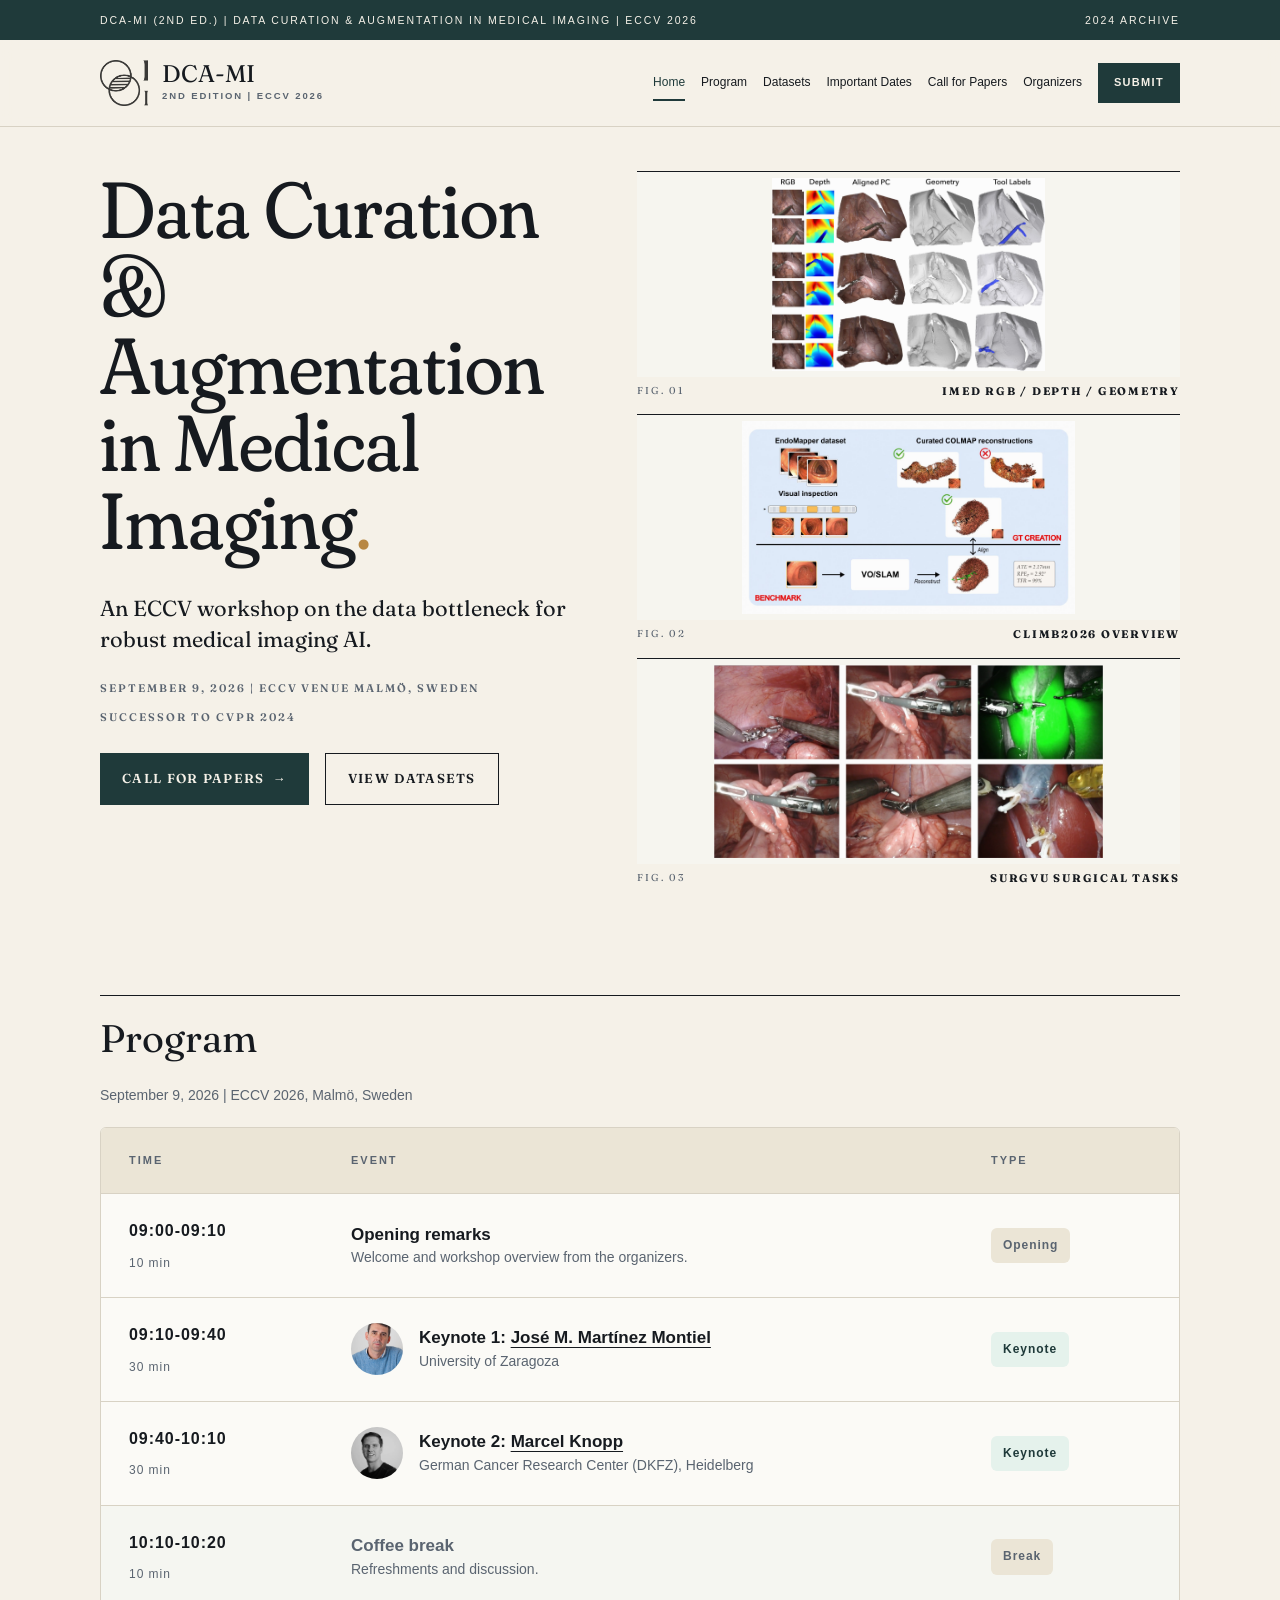
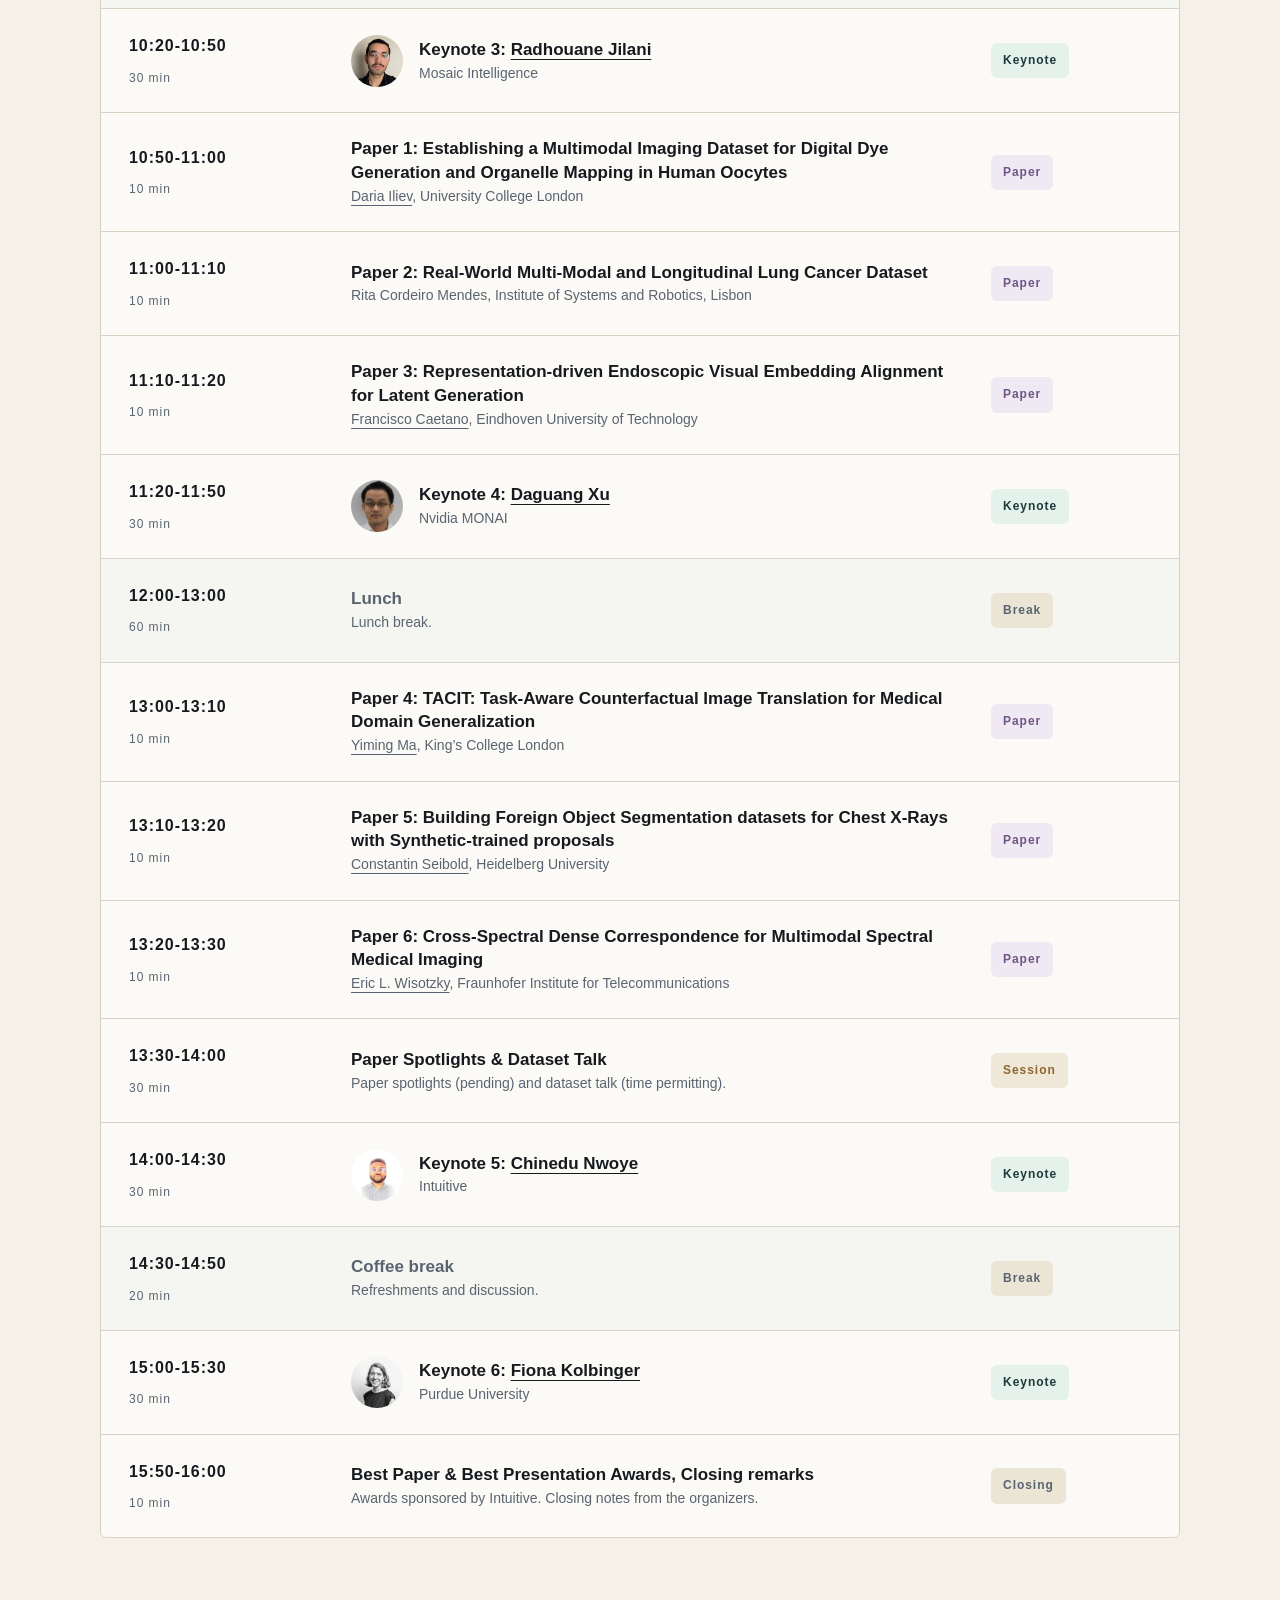
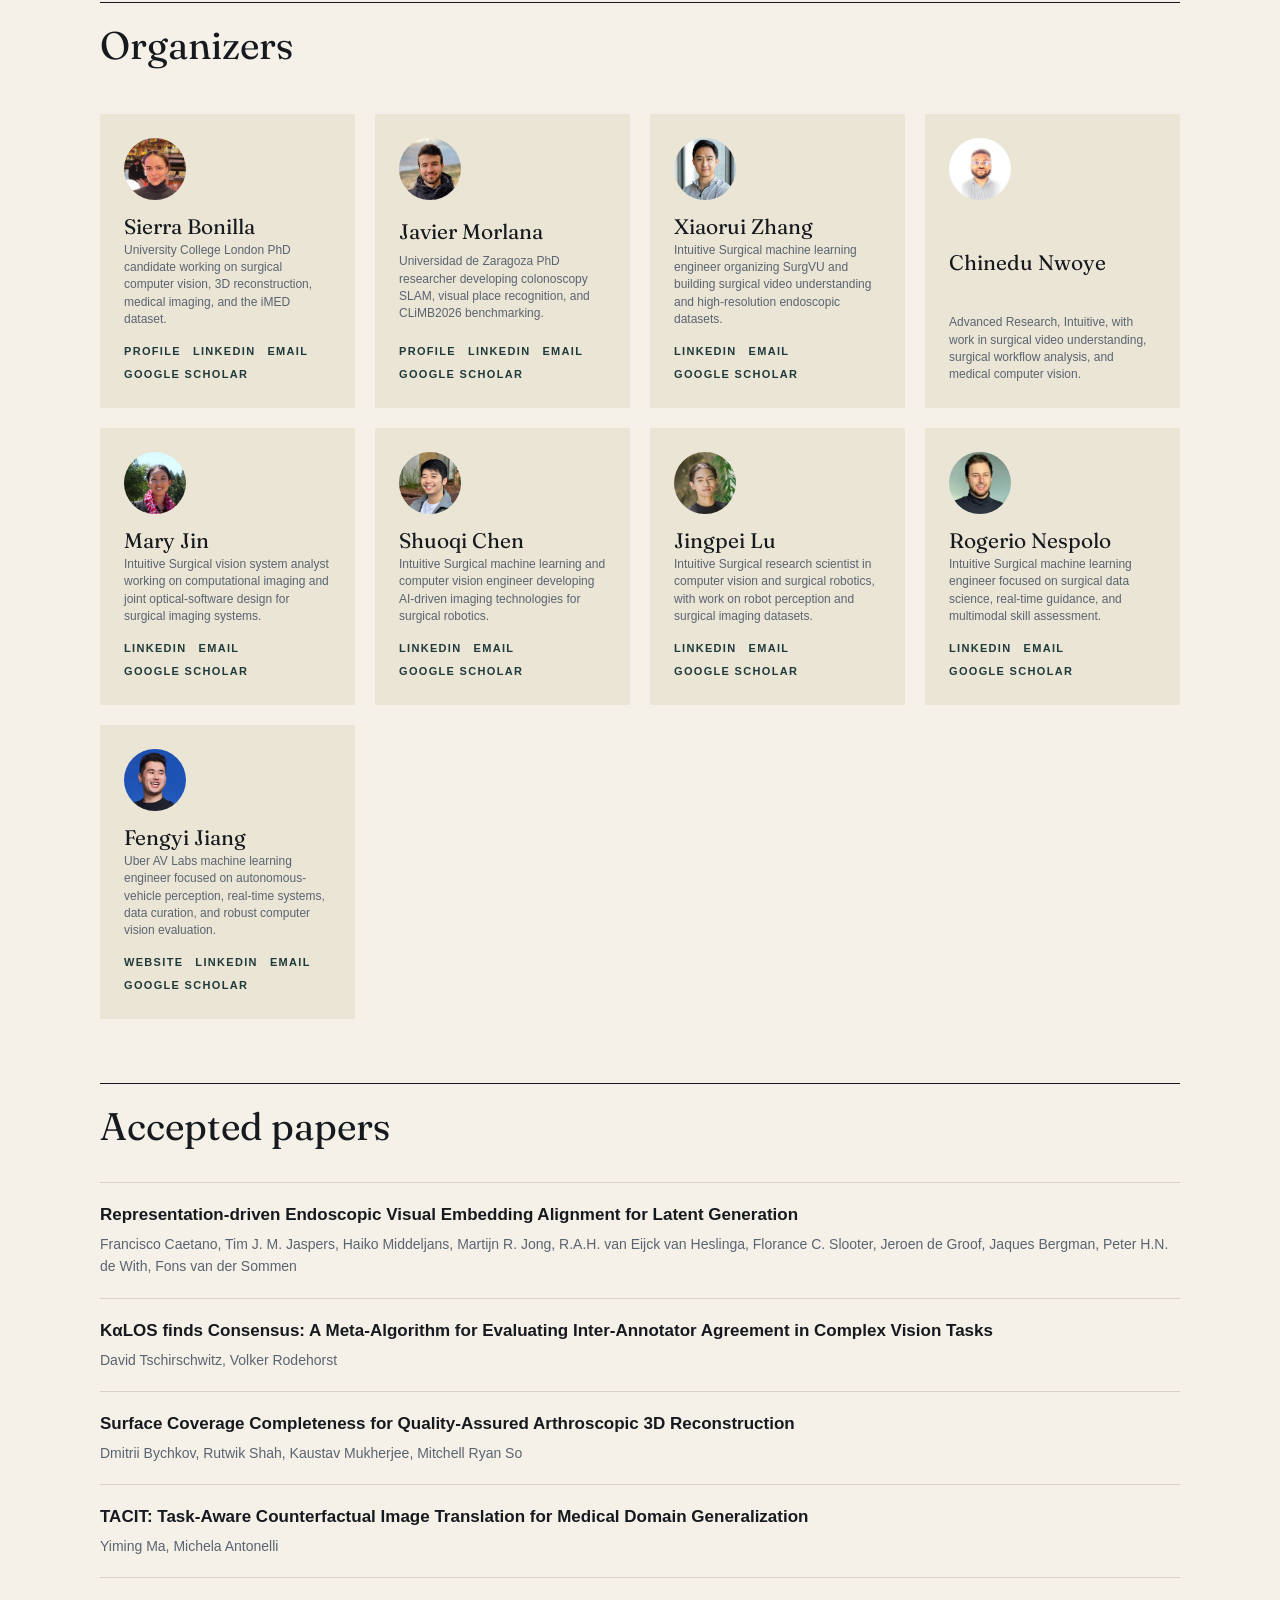
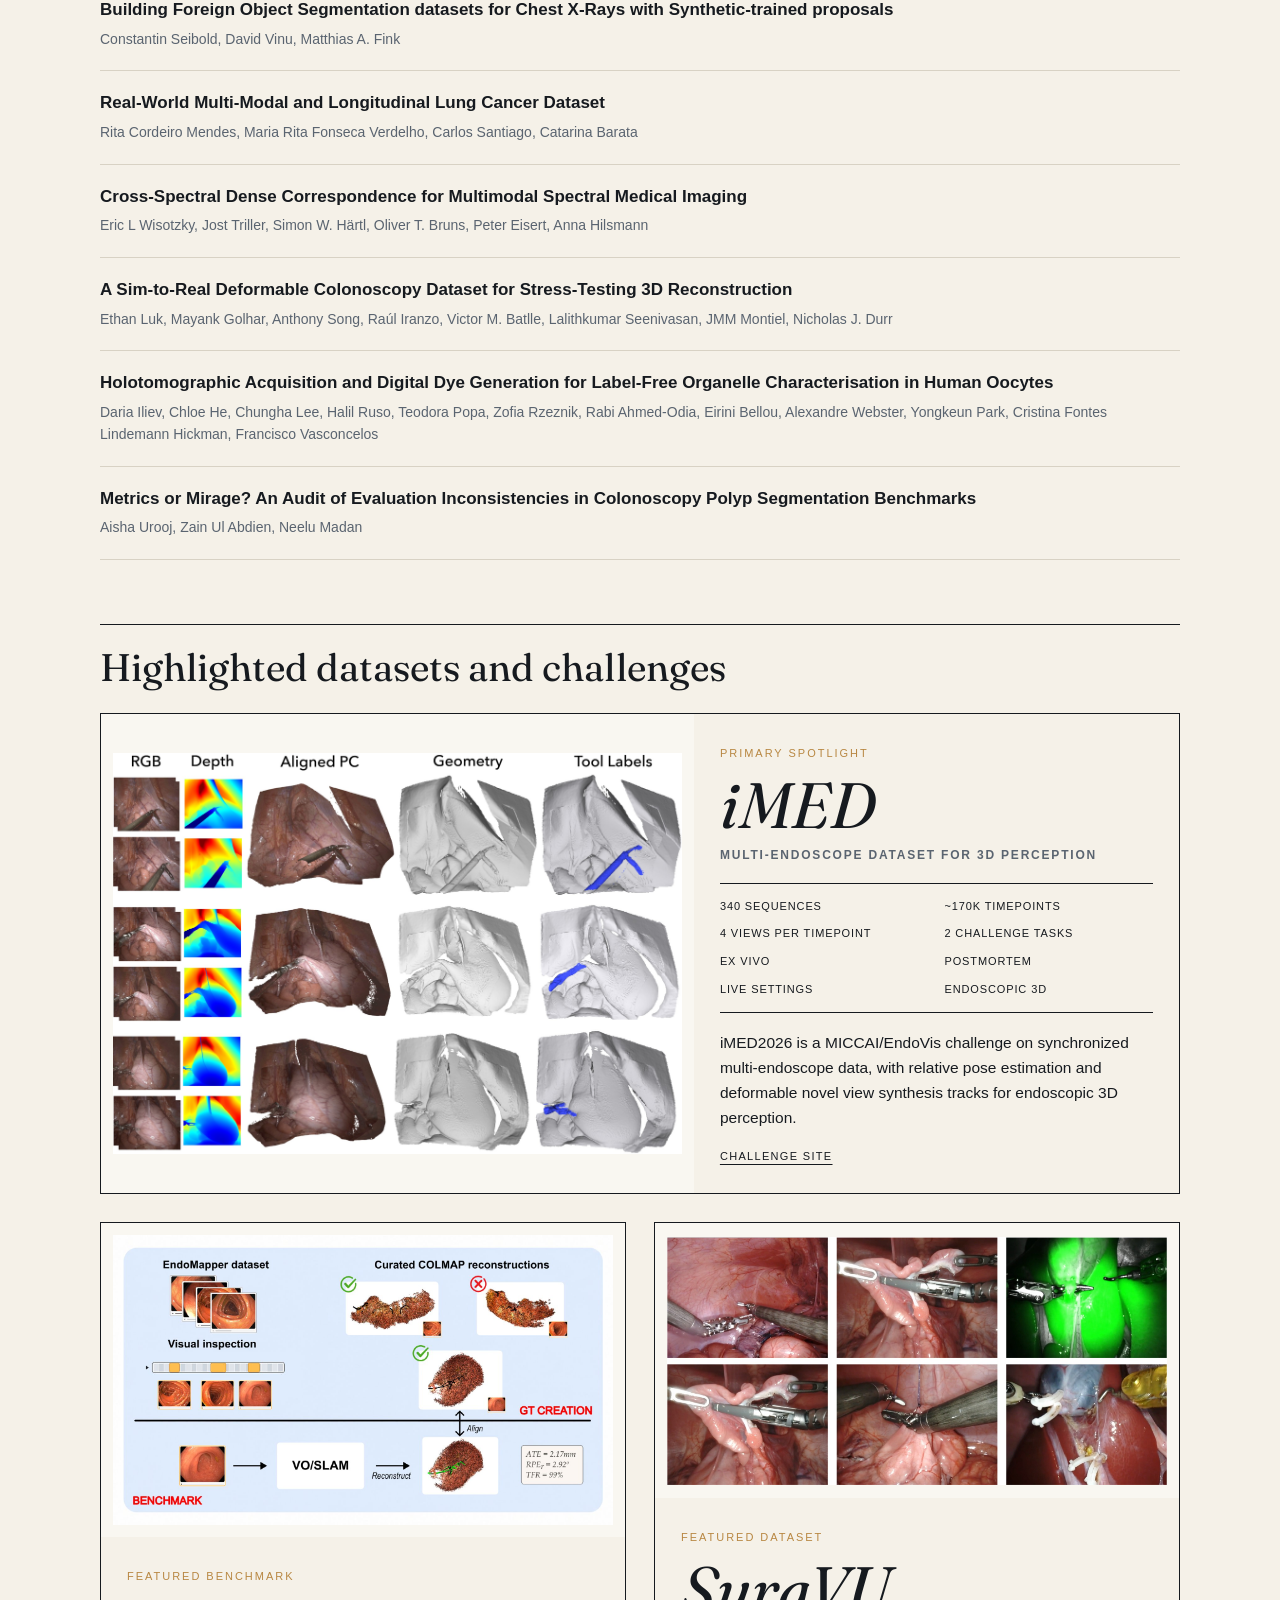
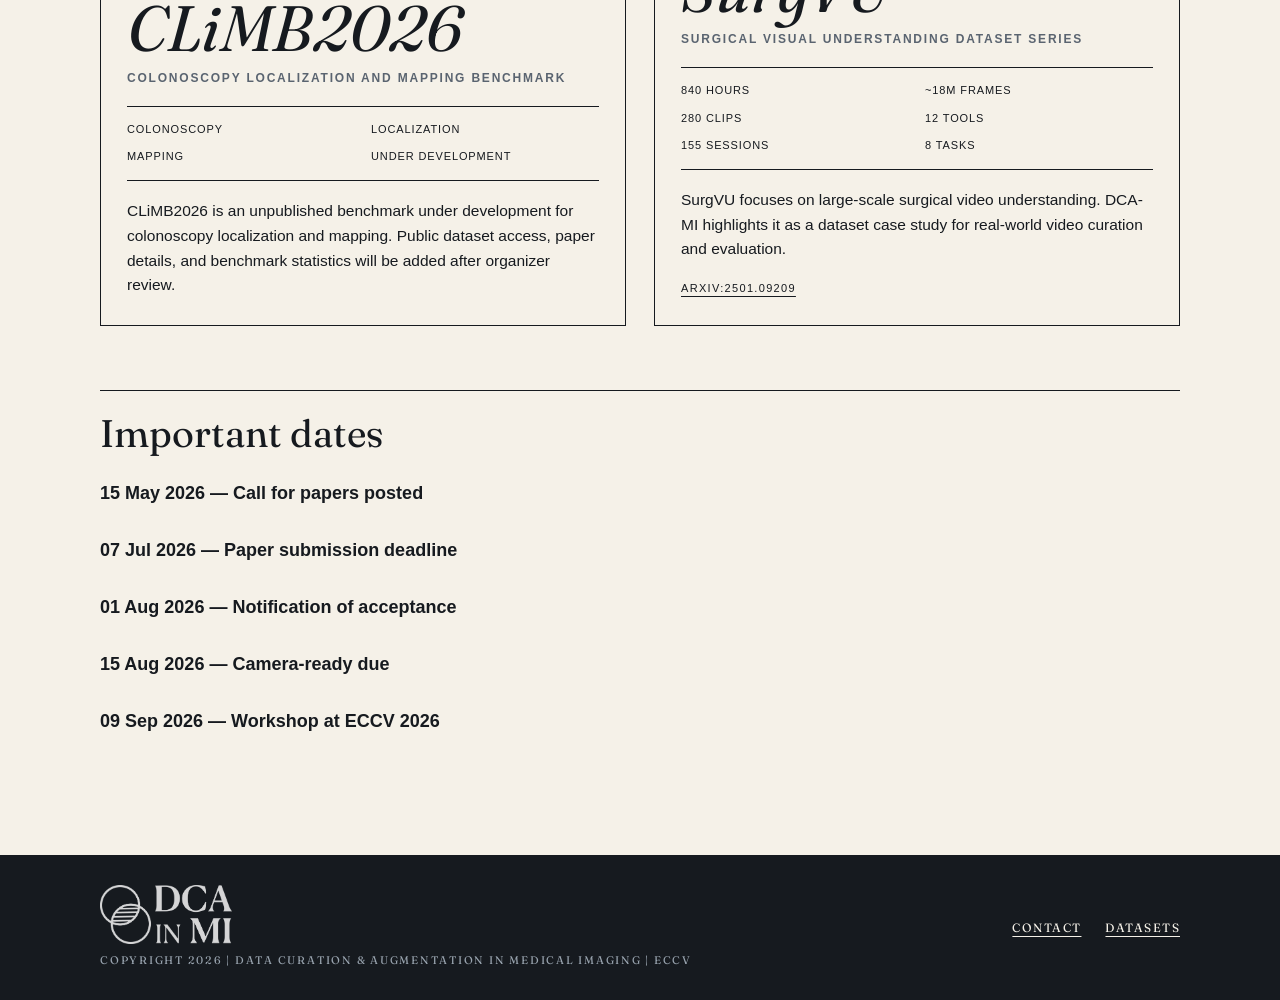
==== index.html @ 37137d1d "changing daria's title" ====
<!doctype html>
<html lang="en">
<head>
  <meta charset="utf-8">
  <meta name="viewport" content="width=device-width, initial-scale=1">
  <meta name="description" content="DCA-MI 2026: ECCV workshop on data curation, augmentation, and benchmarks for robust medical imaging AI.">
  <title>DCA-MI 2026 | Data Curation &amp; Augmentation in Medical Imaging</title>
  <link rel="preconnect" href="https://fonts.googleapis.com">
  <link rel="preconnect" href="https://fonts.gstatic.com" crossorigin>
  <link href="https://fonts.googleapis.com/css2?family=Fraunces:ital,opsz,wght,SOFT@0,9..144,300..700,30..100;1,9..144,300..700,30..100&display=swap" rel="stylesheet">
  <link rel="icon" href="assets/workshop-logo.png">
  <link rel="stylesheet" href="styles.css?v=20260903-program">
</head>
<body>
  <a class="skip-link" href="#content">Skip to content</a>

  <header class="site-shell">
    <div class="topbar">
      <div class="container topbar-inner">
        <span>DCA-MI (2nd Ed.) | Data Curation &amp; Augmentation in Medical Imaging | ECCV 2026</span>
        <span class="topbar-links">
          <a href="https://dca-in-mi.github.io/2024/">2024 archive</a>
        </span>
      </div>
    </div>

    <nav class="nav" aria-label="Primary">
      <div class="container nav-inner">
        <a class="brand" href="#home" data-route-link="home" aria-label="DCA-MI 2026 home">
          <img src="assets/workshop-logo.png" alt="DCA-MI workshop logo" class="brand-logo">
          <span class="brand-text">
            <span class="brand-name">DCA-MI</span>
            <span class="brand-meta">2nd Edition | ECCV 2026</span>
          </span>
        </a>

        <button class="nav-toggle" type="button" aria-expanded="false" aria-controls="nav-menu">
          <span>Menu</span>
        </button>

        <ul class="nav-menu" id="nav-menu">
          <li><button type="button" data-route="home">Home</button></li>
          <li><button type="button" data-route="program">Program</button></li>
          <li><button type="button" data-route="datasets">Datasets</button></li>
          <li><button type="button" data-route="dates">Important Dates</button></li>
          <li><button type="button" data-route="cfp">Call for Papers</button></li>
          <li><button type="button" data-route="organizers">Organizers</button></li>
          <li><a class="nav-submit" href="https://openreview.net/group?id=thecvf.com/ECCV/2026/Workshop/DCA-MI" target="_blank" rel="noopener noreferrer">Submit</a></li>
        </ul>
      </div>
    </nav>
  </header>

  <main id="content">
    <section class="page is-active" id="page-home" data-page="home" aria-labelledby="home-title">
      <div class="container">
        <div class="hero-grid">
          <div class="hero-copy">
            <h1 id="home-title">
              Data Curation<br>
              <span>&amp; Augmentation</span><br>
              in Medical Imaging<span class="ochre">.</span>
            </h1>
            <p class="lede">
              An ECCV workshop on the data bottleneck for robust medical imaging AI.
            </p>
            <div class="meta-row">
              <span>September 9, 2026 | ECCV Venue Malmö, Sweden</span>
              <span>Successor to CVPR 2024</span>
            </div>
            <div class="cta-row">
              <button class="btn primary" type="button" data-route="cfp">Call for papers <span aria-hidden="true">&rarr;</span></button>
              <button class="btn secondary" type="button" data-route="datasets">View datasets</button>
            </div>
          </div>

          <div class="hero-figures" aria-label="Featured dataset figures">
            <figure class="figure-tile">
              <img src="assets/imed-figure-6.jpg" alt="iMED figure showing RGB views, depth maps, aligned point clouds, geometry, and tool labels.">
              <figcaption><span>FIG. 01</span><strong>iMED RGB / Depth / Geometry</strong></figcaption>
            </figure>
            <figure class="figure-tile">
              <img src="assets/climb-overview-selected.jpeg?v=20260520" alt="CLiMB2026 colonoscopy localization and mapping benchmark overview.">
              <figcaption><span>FIG. 02</span><strong>CLiMB2026 overview</strong></figcaption>
            </figure>
            <figure class="figure-tile">
              <img src="assets/surgvu-tasks.jpg" alt="SurgVU sample frames across multiple surgical tasks.">
              <figcaption><span>FIG. 03</span><strong>SurgVU surgical tasks</strong></figcaption>
            </figure>
          </div>
        </div>
      </div>



      <section class="container">
        <h2 class="section-heading">Program</h2>
        <p class="section-note">September 9, 2026 | ECCV 2026, Malmö, Sweden</p>
        <div class="schedule">
        <div class="schedule-head"><span>Time</span><span>Event</span><span>Type</span></div>
        <article><span>09:00-09:10<small>10 min</small></span><div><h3>Opening remarks</h3><p>Welcome and workshop overview from the organizers.</p></div><em>Opening</em></article>
        <article><span>09:10-09:40<small>30 min</small></span><div class="schedule-speaker"><a class="schedule-avatar" href="https://www.linkedin.com/in/jose-mar%C3%ADa-mart%C3%ADnez-montiel-1a229013/" target="_blank" rel="noopener noreferrer" aria-label="José M. Martínez Montiel on LinkedIn"><img src="assets/people/jose-montiel.jpg" alt="José M. Martínez Montiel"></a><div><h3>Keynote 1: <a href="https://www.linkedin.com/in/jose-mar%C3%ADa-mart%C3%ADnez-montiel-1a229013/" target="_blank" rel="noopener noreferrer">José M. Martínez Montiel</a></h3><p>University of Zaragoza</p></div></div><em class="tag-keynote">Keynote</em></article>
        <article><span>09:40-10:10<small>30 min</small></span><div class="schedule-speaker"><a class="schedule-avatar" href="https://www.linkedin.com/in/marcelknopp/" target="_blank" rel="noopener noreferrer" aria-label="Marcel Knopp on LinkedIn"><img src="assets/people/marcel-knopp.png" alt="Marcel Knopp"></a><div><h3>Keynote 2: <a href="https://www.linkedin.com/in/marcelknopp/" target="_blank" rel="noopener noreferrer">Marcel Knopp</a></h3><p>German Cancer Research Center (DKFZ), Heidelberg</p></div></div><em class="tag-keynote">Keynote</em></article>
        <article class="dim"><span>10:10-10:20<small>10 min</small></span><div><h3>Coffee break</h3><p>Refreshments and discussion.</p></div><em>Break</em></article>
        <article><span>10:20-10:50<small>30 min</small></span><div class="schedule-speaker"><a class="schedule-avatar" href="https://www.linkedin.com/in/radhouane-jilani/" target="_blank" rel="noopener noreferrer" aria-label="Radhouane Jilani on LinkedIn"><img src="assets/people/radhouane-jilani.jpeg" alt="Radhouane Jilani"></a><div><h3>Keynote 3: <a href="https://www.linkedin.com/in/radhouane-jilani/" target="_blank" rel="noopener noreferrer">Radhouane Jilani</a></h3><p>Mosaic Intelligence</p></div></div><em class="tag-keynote">Keynote</em></article>
        <article><span>10:50-11:00<small>10 min</small></span><div><h3>Paper 1: Establishing a Multimodal Imaging Dataset for Digital Dye Generation and Organelle Mapping in Human Oocytes</h3><p><a href="https://www.linkedin.com/in/dariailiev/" target="_blank" rel="noopener noreferrer">Daria Iliev</a>, University College London</p></div><em class="tag-oral">Paper</em></article>
        <article><span>11:00-11:10<small>10 min</small></span><div><h3>Paper 2: Real-World Multi-Modal and Longitudinal Lung Cancer Dataset</h3><p>Rita Cordeiro Mendes, Institute of Systems and Robotics, Lisbon</p></div><em class="tag-oral">Paper</em></article>
        <article><span>11:10-11:20<small>10 min</small></span><div><h3>Paper 3: Representation-driven Endoscopic Visual Embedding Alignment for Latent Generation</h3><p><a href="https://www.linkedin.com/in/fr-caetano/" target="_blank" rel="noopener noreferrer">Francisco Caetano</a>, Eindhoven University of Technology</p></div><em class="tag-oral">Paper</em></article>
        <article><span>11:20-11:50<small>30 min</small></span><div class="schedule-speaker"><a class="schedule-avatar" href="https://www.linkedin.com/in/daguang-xu-2b307863/" target="_blank" rel="noopener noreferrer" aria-label="Daguang Xu on LinkedIn"><img src="assets/people/daguang-xu.jpg" alt="Daguang Xu"></a><div><h3>Keynote 4: <a href="https://www.linkedin.com/in/daguang-xu-2b307863/" target="_blank" rel="noopener noreferrer">Daguang Xu</a></h3><p>Nvidia MONAI</p></div></div><em class="tag-keynote">Keynote</em></article>
        <article class="dim"><span>12:00-13:00<small>60 min</small></span><div><h3>Lunch</h3><p>Lunch break.</p></div><em>Break</em></article>
        <article><span>13:00-13:10<small>10 min</small></span><div><h3>Paper 4: TACIT: Task-Aware Counterfactual Image Translation for Medical Domain Generalization</h3><p><a href="https://www.linkedin.com/in/yiming-ma-5b401a201/" target="_blank" rel="noopener noreferrer">Yiming Ma</a>, King&rsquo;s College London</p></div><em class="tag-oral">Paper</em></article>
        <article><span>13:10-13:20<small>10 min</small></span><div><h3>Paper 5: Building Foreign Object Segmentation datasets for Chest X-Rays with Synthetic-trained proposals</h3><p><a href="https://www.linkedin.com/in/constantin-seibold-7669ba250/" target="_blank" rel="noopener noreferrer">Constantin Seibold</a>, Heidelberg University</p></div><em class="tag-oral">Paper</em></article>
        <article><span>13:20-13:30<small>10 min</small></span><div><h3>Paper 6: Cross-Spectral Dense Correspondence for Multimodal Spectral Medical Imaging</h3><p><a href="https://www.linkedin.com/in/eric-wisotzky-467759403/" target="_blank" rel="noopener noreferrer">Eric L. Wisotzky</a>, Fraunhofer Institute for Telecommunications</p></div><em class="tag-oral">Paper</em></article>
        <article><span>13:30-14:00<small>30 min</small></span><div><h3>Paper Spotlights &amp; Dataset Talk</h3><p>Paper spotlights (pending) and dataset talk (time permitting).</p></div><em class="tag-dataset">Session</em></article>
        <article><span>14:00-14:30<small>30 min</small></span><div class="schedule-speaker"><a class="schedule-avatar" href="https://www.linkedin.com/in/chinedu-nwoye/" target="_blank" rel="noopener noreferrer" aria-label="Chinedu Nwoye on LinkedIn"><img src="assets/people/chinedu-nwoye.png" alt="Chinedu Nwoye"></a><div><h3>Keynote 5: <a href="https://www.linkedin.com/in/chinedu-nwoye/" target="_blank" rel="noopener noreferrer">Chinedu Nwoye</a></h3><p>Intuitive</p></div></div><em class="tag-keynote">Keynote</em></article>
        <article class="dim"><span>14:30-14:50<small>20 min</small></span><div><h3>Coffee break</h3><p>Refreshments and discussion.</p></div><em>Break</em></article>
        <article><span>15:00-15:30<small>30 min</small></span><div class="schedule-speaker"><a class="schedule-avatar" href="https://www.linkedin.com/in/fiona-kolbinger-01b332244/" target="_blank" rel="noopener noreferrer" aria-label="Fiona Kolbinger on LinkedIn"><img src="assets/people/fiona-kolbinger.jpg" alt="Fiona Kolbinger"></a><div><h3>Keynote 6: <a href="https://www.linkedin.com/in/fiona-kolbinger-01b332244/" target="_blank" rel="noopener noreferrer">Fiona Kolbinger</a></h3><p>Purdue University</p></div></div><em class="tag-keynote">Keynote</em></article>
        <article><span>15:50-16:00<small>10 min</small></span><div><h3>Best Paper &amp; Best Presentation Awards, Closing remarks</h3><p>Awards sponsored by Intuitive. Closing notes from the organizers.</p></div><em>Closing</em></article>
        </div>
      </section>

      <section class="container">
        <h2 class="section-heading">Organizers</h2>
        <div class="organizer-grid home-organizer-grid">
          <article><img src="assets/people/sierra-bonilla.jpg" alt="Sierra Bonilla"><span></span><h3>Sierra Bonilla</h3><p>University College London PhD candidate working on surgical computer vision, 3D reconstruction, medical imaging, and the iMED dataset.</p><div class="person-links"><a href="https://sierrabonilla.com/" target="_blank" rel="noopener noreferrer">Profile</a><a href="https://www.linkedin.com/in/sierra-bonilla" target="_blank" rel="noopener noreferrer">LinkedIn</a><a href="mailto:sierra.bonilla.21@ucl.ac.uk">Email</a><a href="https://scholar.google.com/citations?user=jhELDK0AAAAJ&amp;hl=en" target="_blank" rel="noopener noreferrer">Google Scholar</a></div></article>
          <article><img src="assets/people/javier-morlana.jpg" alt="Javier Morlana"><span></span><h3>Javier Morlana</h3><p>Universidad de Zaragoza PhD researcher developing colonoscopy SLAM, visual place recognition, and CLiMB2026 benchmarking.</p><div class="person-links"><a href="https://jmorlana.github.io/" target="_blank" rel="noopener noreferrer">Profile</a><a href="https://www.linkedin.com/in/javiermorlana/" target="_blank" rel="noopener noreferrer">LinkedIn</a><a href="mailto:jmorlana@unizar.es">Email</a><a href="https://scholar.google.com/citations?user=1-DJMB8AAAAJ&amp;hl=en" target="_blank" rel="noopener noreferrer">Google Scholar</a></div></article>
          <article><img src="assets/people/ray-zhang.jpg" alt="Xiaorui Zhang"><span></span><h3>Xiaorui Zhang</h3><p>Intuitive Surgical machine learning engineer organizing SurgVU and building surgical video understanding and high-resolution endoscopic datasets.</p><div class="person-links"><a href="https://www.linkedin.com/in/ray-zhang-0802871a4" target="_blank" rel="noopener noreferrer">LinkedIn</a><a href="mailto:ray.zhang@intusurg.com">Email</a><a href="https://scholar.google.com/citations?user=j6O6Q3gAAAAJ&amp;hl=en" target="_blank" rel="noopener noreferrer">Google Scholar</a></div></article>
        <article><img src="assets/people/chinedu-nwoye.png" alt="Chinedu Nwoye"><span></span><h3>Chinedu Nwoye</h3><p>Advanced Research, Intuitive, with work in surgical video understanding, surgical workflow analysis, and medical computer vision.</p></article>
          <article><img src="assets/people/mary-jin.jpg" alt="Mary Jin"><span></span><h3>Mary Jin</h3><p>Intuitive Surgical vision system analyst working on computational imaging and joint optical-software design for surgical imaging systems.</p><div class="person-links"><a href="https://www.linkedin.com/in/lingbo-jin" target="_blank" rel="noopener noreferrer">LinkedIn</a><a href="mailto:lj19@rice.edu">Email</a><a href="https://scholar.google.com/citations?user=OvPQ11EAAAAJ&amp;hl=en&amp;oi=ao" target="_blank" rel="noopener noreferrer">Google Scholar</a></div></article>
          <article><img src="assets/people/shuoqi-chen.jpg" alt="Shuoqi Chen"><span></span><h3>Shuoqi Chen</h3><p>Intuitive Surgical machine learning and computer vision engineer developing AI-driven imaging technologies for surgical robotics.</p><div class="person-links"><a href="https://www.linkedin.com/in/shuoqi-chen" target="_blank" rel="noopener noreferrer">LinkedIn</a><a href="mailto:shuoqi.chen@intusurg.com">Email</a><a href="https://scholar.google.com/citations?hl=en&amp;user=oiRS1xQAAAAJ" target="_blank" rel="noopener noreferrer">Google Scholar</a></div></article>
          <article><img src="assets/people/jingpei-lu.jpg" alt="Jingpei Lu"><span></span><h3>Jingpei Lu</h3><p>Intuitive Surgical research scientist in computer vision and surgical robotics, with work on robot perception and surgical imaging datasets.</p><div class="person-links"><a href="https://www.linkedin.com/in/jingpei-lu/" target="_blank" rel="noopener noreferrer">LinkedIn</a><a href="mailto:jingpei.lu@intusurg.com">Email</a><a href="https://scholar.google.com/citations?user=XjzwVdsAAAAJ&amp;hl=en" target="_blank" rel="noopener noreferrer">Google Scholar</a></div></article>
          <article><img src="assets/people/rogerio-nespolo.jpg" alt="Rogerio Nespolo"><span></span><h3>Rogerio Nespolo</h3><p>Intuitive Surgical machine learning engineer focused on surgical data science, real-time guidance, and multimodal skill assessment.</p><div class="person-links"><a href="https://www.linkedin.com/in/rogerionespolo/" target="_blank" rel="noopener noreferrer">LinkedIn</a><a href="mailto:rogerio.garcianespolo@intusurg.com">Email</a><a href="https://scholar.google.com/citations?user=_Cw9uY8AAAAJ&amp;hl=en" target="_blank" rel="noopener noreferrer">Google Scholar</a></div></article>
          <article><img src="assets/people/fengyi-jiang.jpg" alt="Fengyi Jiang"><span></span><h3>Fengyi Jiang</h3><p>Uber AV Labs machine learning engineer focused on autonomous-vehicle perception, real-time systems, data curation, and robust computer vision evaluation.</p><div class="person-links"><a href="https://www.art-ai.me/" target="_blank" rel="noopener noreferrer">Website</a><a href="https://www.linkedin.com/in/art-j" target="_blank" rel="noopener noreferrer">LinkedIn</a><a href="mailto:art_jiang@outlook.com">Email</a><a href="https://scholar.google.com/citations?user=Z3J4WKYAAAAJ&amp;hl=en" target="_blank" rel="noopener noreferrer">Google Scholar</a></div></article>
        </div>
      </section>

      <section class="container">
        <h2 class="section-heading">Accepted papers</h2>
        <div class="accepted-paper-list">
          <article><h3>Representation-driven Endoscopic Visual Embedding Alignment for Latent Generation</h3><p>Francisco Caetano, Tim J. M. Jaspers, Haiko Middeljans, Martijn R. Jong, R.A.H. van Eijck van Heslinga, Florance C. Slooter, Jeroen de Groof, Jaques Bergman, Peter H.N. de With, Fons van der Sommen</p></article>
          <article><h3>KαLOS finds Consensus: A Meta-Algorithm for Evaluating Inter-Annotator Agreement in Complex Vision Tasks</h3><p>David Tschirschwitz, Volker Rodehorst</p></article>
          <article><h3>Surface Coverage Completeness for Quality-Assured Arthroscopic 3D Reconstruction</h3><p>Dmitrii Bychkov, Rutwik Shah, Kaustav Mukherjee, Mitchell Ryan So</p></article>
          <article><h3>TACIT: Task-Aware Counterfactual Image Translation for Medical Domain Generalization</h3><p>Yiming Ma, Michela Antonelli</p></article>
          <article><h3>Building Foreign Object Segmentation datasets for Chest X-Rays with Synthetic-trained proposals</h3><p>Constantin Seibold, David Vinu, Matthias A. Fink</p></article>
          <article><h3>Real-World Multi-Modal and Longitudinal Lung Cancer Dataset</h3><p>Rita Cordeiro Mendes, Maria Rita Fonseca Verdelho, Carlos Santiago, Catarina Barata</p></article>
          <article><h3>Cross-Spectral Dense Correspondence for Multimodal Spectral Medical Imaging</h3><p>Eric L Wisotzky, Jost Triller, Simon W. Härtl, Oliver T. Bruns, Peter Eisert, Anna Hilsmann</p></article>
          <article><h3>A Sim-to-Real Deformable Colonoscopy Dataset for Stress-Testing 3D Reconstruction</h3><p>Ethan Luk, Mayank Golhar, Anthony Song, Raúl Iranzo, Victor M. Batlle, Lalithkumar Seenivasan, JMM Montiel, Nicholas J. Durr</p></article>
          <article><h3>Holotomographic Acquisition and Digital Dye Generation for Label-Free Organelle Characterisation in Human Oocytes</h3><p>Daria Iliev, Chloe He, Chungha Lee, Halil Ruso, Teodora Popa, Zofia Rzeznik, Rabi Ahmed-Odia, Eirini Bellou, Alexandre Webster, Yongkeun Park, Cristina Fontes Lindemann Hickman, Francisco Vasconcelos</p></article>
          <article><h3>Metrics or Mirage? An Audit of Evaluation Inconsistencies in Colonoscopy Polyp Segmentation Benchmarks</h3><p>Aisha Urooj, Zain Ul Abdien, Neelu Madan</p></article>
        </div>
      </section>


      <section class="container dataset-section">
        <h2 class="section-heading">Highlighted datasets and challenges</h2>
        <div class="dataset-grid">
          <article class="dataset-card dataset-primary">
            <figure><img src="assets/imed-figure-6.jpg" alt="iMED processing figure with RGB, depth, aligned point clouds, geometry, and tool labels."></figure>
            <div>
              <span class="mono ochre">PRIMARY SPOTLIGHT</span>
              <h3>iMED</h3>
              <p class="dataset-sub">Multi-Endoscope Dataset for 3D Perception</p>
              <div class="stat-grid">
                <span>340 sequences</span><span>~170K timepoints</span><span>4 views per timepoint</span><span>2 challenge tasks</span><span>Ex vivo</span><span>Postmortem</span><span>Live settings</span><span>Endoscopic 3D</span>
              </div>
              <p>iMED2026 is a MICCAI/EndoVis challenge on synchronized multi-endoscope data, with relative pose estimation and deformable novel view synthesis tracks for endoscopic 3D perception.</p>
              <a href="https://imed-challenge.github.io/">Challenge site</a>
            </div>
          </article>

          <article class="dataset-card">
            <figure><img src="assets/climb-overview-selected.jpeg?v=20260520" alt="CLiMB2026 colonoscopy localization and mapping benchmark overview."></figure>
            <div>
              <span class="mono ochre">FEATURED BENCHMARK</span>
              <h3>CLiMB2026</h3>
              <p class="dataset-sub">Colonoscopy Localization and Mapping Benchmark</p>
              <div class="stat-grid"><span>Colonoscopy</span><span>Localization</span><span>Mapping</span><span>Under development</span></div>
              <p>CLiMB2026 is an unpublished benchmark under development for colonoscopy localization and mapping. Public dataset access, paper details, and benchmark statistics will be added after organizer review.</p>
            </div>
          </article>

          <article class="dataset-card">
            <figure><img src="assets/surgvu-tasks.jpg" alt="SurgVU sample frames from multiple surgical tasks."></figure>
            <div>
              <span class="mono ochre">FEATURED DATASET</span>
              <h3>SurgVU</h3>
              <p class="dataset-sub">Surgical Visual Understanding Dataset Series</p>
              <div class="stat-grid"><span>840 hours</span><span>~18M frames</span><span>280 clips</span><span>12 tools</span><span>155 sessions</span><span>8 tasks</span></div>
              <p>SurgVU focuses on large-scale surgical video understanding. DCA-MI highlights it as a dataset case study for real-world video curation and evaluation.</p>
              <a href="https://arxiv.org/abs/2501.09209">arXiv:2501.09209</a>
            </div>
          </article>
        </div>
      </section>

      <section class="container">
        <h2 class="section-heading">Important dates</h2>
        <div class="date-list">
          <section class="date-block"><h3>15 May 2026 — Call for papers posted</h3></section>
          <section class="date-block"><h3>07 Jul 2026 — Paper submission deadline</h3></section>
          <section class="date-block"><h3>01 Aug 2026 — Notification of acceptance</h3></section>
          <section class="date-block"><h3>15 Aug 2026 — Camera-ready due</h3></section>
          <section class="date-block"><h3>09 Sep 2026 — Workshop at ECCV 2026</h3></section>
        </div>
      </section>

    </section>

    <section class="page" id="page-datasets" data-page="datasets" aria-label="Datasets and challenges">
      <section class="container dataset-section">
        <div class="dataset-grid">
          <article class="dataset-card dataset-primary">
            <figure><img src="assets/imed-figure-6.jpg" alt="iMED processing figure with RGB, depth, aligned point clouds, geometry, and tool labels."></figure>
            <div>
              <span class="mono ochre">PRIMARY SPOTLIGHT</span>
              <h3>iMED</h3>
              <p class="dataset-sub">Multi-Endoscope Dataset for 3D Perception</p>
              <div class="stat-grid">
                <span>340 sequences</span><span>~170K timepoints</span><span>4 views per timepoint</span><span>2 challenge tasks</span><span>Ex vivo</span><span>Postmortem</span><span>Live settings</span><span>Endoscopic 3D</span>
              </div>
              <p>iMED2026 is a MICCAI/EndoVis challenge on synchronized multi-endoscope data, with relative pose estimation and deformable novel view synthesis tracks for endoscopic 3D perception.</p>
              <a href="https://imed-challenge.github.io/">Challenge site</a>
            </div>
          </article>

          <article class="dataset-card">
            <figure><img src="assets/climb-overview-selected.jpeg?v=20260520" alt="CLiMB2026 colonoscopy localization and mapping benchmark overview."></figure>
            <div>
              <span class="mono ochre">FEATURED BENCHMARK</span>
              <h3>CLiMB2026</h3>
              <p class="dataset-sub">Colonoscopy Localization and Mapping Benchmark</p>
              <div class="stat-grid"><span>Colonoscopy</span><span>Localization</span><span>Mapping</span><span>Under development</span></div>
              <p>CLiMB2026 is an unpublished benchmark under development for colonoscopy localization and mapping. Public dataset access, paper details, and benchmark statistics will be added after organizer review.</p>
            </div>
          </article>

          <article class="dataset-card">
            <figure><img src="assets/surgvu-tasks.jpg" alt="SurgVU sample frames from multiple surgical tasks."></figure>
            <div>
              <span class="mono ochre">FEATURED DATASET</span>
              <h3>SurgVU</h3>
              <p class="dataset-sub">Surgical Visual Understanding Dataset Series</p>
              <div class="stat-grid"><span>840 hours</span><span>~18M frames</span><span>280 clips</span><span>12 tools</span><span>155 sessions</span><span>8 tasks</span></div>
              <p>SurgVU focuses on large-scale surgical video understanding. DCA-MI highlights it as a dataset case study for real-world video curation and evaluation.</p>
              <a href="https://arxiv.org/abs/2501.09209">arXiv:2501.09209</a>
            </div>
          </article>
        </div>
      </section>
    </section>

    <section class="page" id="page-dates" data-page="dates" aria-label="Important dates">
      <section class="container">
        <div class="date-list">
          <section class="date-block"><h3>15 May 2026 — Call for papers posted</h3></section>
          <section class="date-block"><h3>07 Jul 2026 — Paper submission deadline</h3></section>
          <section class="date-block"><h3>01 Aug 2026 — Notification of acceptance</h3></section>
          <section class="date-block"><h3>15 Aug 2026 — Camera-ready due</h3></section>
          <section class="date-block"><h3>09 Sep 2026 — Workshop at ECCV 2026</h3></section>
        </div>
      </section>
    </section>

    <section class="page" id="page-cfp" data-page="cfp" aria-label="Call for papers">
      <section class="container cfp-body">
        <div class="cfp-submit-bar">
          <p>Submit your workshop paper through the DCA-MI OpenReview portal.</p>
          <a class="btn primary btn-large" href="https://openreview.net/group?id=thecvf.com/ECCV/2026/Workshop/DCA-MI" target="_blank" rel="noopener noreferrer">Submit on OpenReview <span aria-hidden="true">&rarr;</span></a>
        </div>
        <article id="cfp-accepted">
          <h2 class="section-heading">Accepted papers</h2>
          <div class="accepted-paper-list">
            <article><h3>Representation-driven Endoscopic Visual Embedding Alignment for Latent Generation</h3><p>Francisco Caetano, Tim J. M. Jaspers, Haiko Middeljans, Martijn R. Jong, R.A.H. van Eijck van Heslinga, Florance C. Slooter, Jeroen de Groof, Jaques Bergman, Peter H.N. de With, Fons van der Sommen</p></article>
            <article><h3>KαLOS finds Consensus: A Meta-Algorithm for Evaluating Inter-Annotator Agreement in Complex Vision Tasks</h3><p>David Tschirschwitz, Volker Rodehorst</p></article>
            <article><h3>Surface Coverage Completeness for Quality-Assured Arthroscopic 3D Reconstruction</h3><p>Dmitrii Bychkov, Rutwik Shah, Kaustav Mukherjee, Mitchell Ryan So</p></article>
            <article><h3>TACIT: Task-Aware Counterfactual Image Translation for Medical Domain Generalization</h3><p>Yiming Ma, Michela Antonelli</p></article>
            <article><h3>Building Foreign Object Segmentation datasets for Chest X-Rays with Synthetic-trained proposals</h3><p>Constantin Seibold, David Vinu, Matthias A. Fink</p></article>
            <article><h3>Real-World Multi-Modal and Longitudinal Lung Cancer Dataset</h3><p>Rita Cordeiro Mendes, Maria Rita Fonseca Verdelho, Carlos Santiago, Catarina Barata</p></article>
            <article><h3>Cross-Spectral Dense Correspondence for Multimodal Spectral Medical Imaging</h3><p>Eric L Wisotzky, Jost Triller, Simon W. Härtl, Oliver T. Bruns, Peter Eisert, Anna Hilsmann</p></article>
            <article><h3>A Sim-to-Real Deformable Colonoscopy Dataset for Stress-Testing 3D Reconstruction</h3><p>Ethan Luk, Mayank Golhar, Anthony Song, Raúl Iranzo, Victor M. Batlle, Lalithkumar Seenivasan, JMM Montiel, Nicholas J. Durr</p></article>
            <article><h3>Holotomographic Acquisition and Digital Dye Generation for Label-Free Organelle Characterisation in Human Oocytes</h3><p>Daria Iliev, Chloe He, Chungha Lee, Halil Ruso, Teodora Popa, Zofia Rzeznik, Rabi Ahmed-Odia, Eirini Bellou, Alexandre Webster, Yongkeun Park, Cristina Fontes Lindemann Hickman, Francisco Vasconcelos</p></article>
            <article><h3>Metrics or Mirage? An Audit of Evaluation Inconsistencies in Colonoscopy Polyp Segmentation Benchmarks</h3><p>Aisha Urooj, Zain Ul Abdien, Neelu Madan</p></article>
          </div>
        </article>
        <article id="cfp-tracks">
          <h2 class="section-heading">Submission tracks</h2>
          <div class="cfp-deadline-bar" aria-live="polite">
            <div>
              <span class="track-kicker">Submission deadline</span>
              <p class="cfp-deadline-date">07 Jul 2026, 11:59 PM (AoE)</p>
            </div>
            <p class="cfp-countdown" id="cfp-countdown">Calculating…</p>
          </div>
          <div class="cfp-track-grid">
            <section class="cfp-track-card" aria-labelledby="regular-track-title">
              <span class="track-kicker">Original Work Track</span>
              <h3 id="regular-track-title">Peer-reviewed papers</h3>
              <p>Full papers in ECCV LNCS format. All submissions are reviewed via a standard double-blind OpenReview workflow by a dedicated program committee. Conflicts of interest are handled per <a href="https://eccv.ecva.net/Conferences/2026/SubmissionPolicies" target="_blank" rel="noopener noreferrer">ECCV workshop policies</a>. Accepted papers are included in the workshop program for poster presentation.</p>
              <p class="track-note">Full papers, extended abstracts, and dataset or benchmark papers are welcome.</p>
            </section>
            <section class="cfp-track-card" aria-labelledby="nectar-track-title">
              <span class="track-kicker">Published Work Track</span>
              <h3 id="nectar-track-title">Already published work</h3>
              <p>Papers already published and peer-reviewed at major computer vision, machine learning, medical imaging, robotics, or clinical AI conferences or journals. Submissions are not re-reviewed — the main criteria are topical fit and poster-board availability. Authors submit a link to the paper via the workshop&rsquo;s OpenReview page.</p>
            </section>
          </div>
        </article>
        <article id="cfp-topics">
          <h2 class="section-heading">Topics of interest</h2>
          <ul class="cfp-topic-list cfp-topic-list-single">
            <li>Acquisition pipelines, annotation strategy, and multi-site dataset construction</li>
            <li>Pseudo-ground-truth generation, calibration, and quality control</li>
            <li>Clinically meaningful metrics, splits, leakage analysis, and reproducibility reporting</li>
            <li>Human-in-the-loop and clinician-grounded evaluation methodologies</li>
            <li>Privacy, fairness, federated learning, and responsible dataset governance</li>
            <li>Generative and diffusion-based augmentation for images and video</li>
            <li>Synthetic data for rare diseases and under-represented populations</li>
            <li>Physics-based simulation, digital twins, and clinical simulators</li>
            <li>Sim-to-real adaptation and patient-specific synthetic priors</li>
            <li>SLAM and structure-from-motion for endoscopy and interventional imaging</li>
            <li>Neural rendering, Gaussian splatting, and implicit 3D representations</li>
            <li>Calibration and pose estimation under deformation, smoke, and reflection</li>
            <li>Dataset and pseudo-GT design for reconstruction benchmarks</li>
            <li>Self-, semi-, weakly-supervised learning and foundation-model adaptation</li>
            <li>Domain adaptation, distribution shift, and out-of-distribution detection</li>
            <li>Multimodal clinical datasets, vision-language models, and workflow understanding</li>
            <li>Deployment safety, uncertainty quantification, and bench-to-bedside evaluation</li>
          </ul>
        </article>
        <article id="cfp-faq">
          <h2 class="section-heading">Submission details &amp; FAQ</h2>
          <div class="cfp-faq-list">
            <details>
              <summary>What format and page limit should I use?</summary>
              <div>
                <p><strong>Original Work:</strong> <a href="https://www.overleaf.com/project/6964f03143335b20390feb46" target="_blank" rel="noopener noreferrer">ECCV 2026 LNCS author kit</a> — <strong>max. 14 pages excluding references</strong> (figures and tables included). Additional reference-only pages are allowed. See the <a href="https://eccv.ecva.net/Conferences/2026/SubmissionPolicies" target="_blank" rel="noopener noreferrer">ECCV submission policies</a>.</p>
                <p><strong>Published Work:</strong> no reformatting — submit the camera-ready version as published at the original venue, plus a link on OpenReview.</p>
              </div>
            </details>
            <details>
              <summary>Which ECCV policies apply?</summary>
              <div>
                <p><strong>Follow the <a href="https://eccv.ecva.net/Conferences/2026/SubmissionPolicies" target="_blank" rel="noopener noreferrer">ECCV 2026 submission policies</a></strong> — double-blind anonymization, no author-identifying links, dual-submission rules, and completed OpenReview profiles.</p>
              </div>
            </details>
            <details>
              <summary>How does review work?</summary>
              <div>
                <p><strong>Original Work:</strong> double-blind peer review via OpenReview, one round, no rebuttal. <strong>Published Work:</strong> topical-fit screening only, not re-reviewed.</p>
              </div>
            </details>
            <details>
              <summary>What happens if my paper is accepted?</summary>
              <div>
                <p><strong>Poster presentation</strong> at DCA-MI 2026. A subset of Original Work papers may be invited for oral presentation.</p>
              </div>
            </details>
            <details>
              <summary>What about dataset provenance and ethics?</summary>
              <div>
                <p><strong>Document source, consent, licensing, and coverage limits.</strong> Submissions with unclear protected-data handling may be desk-rejected.</p>
              </div>
            </details>
          </div>
        </article>
      </section>
    </section>

    <section class="page" id="page-program" data-page="program" aria-labelledby="program-title">
      <div class="container page-hero">
        <div><span class="mono">§ 05</span><span class="eyebrow">Program</span><span class="mono muted">September 9, 2026</span></div>
        <h1 id="program-title">Workshop<br><span class="ital">schedule</span><span class="ochre">.</span></h1>
      </div>
      <div class="section-div container">
        <div><span class="mono">05A</span><span class="eyebrow">Schedule</span></div>
        <span class="mono muted">Time | Session | Format</span>
      </div>
      <section class="container schedule">
        <div class="schedule-head"><span>Time</span><span>Event</span><span>Type</span></div>
        <article><span>09:00-09:10<small>10 min</small></span><div><h3>Opening remarks</h3><p>Welcome and workshop overview from the organizers.</p></div><em>Opening</em></article>
        <article><span>09:10-09:40<small>30 min</small></span><div class="schedule-speaker"><a class="schedule-avatar" href="https://www.linkedin.com/in/jose-mar%C3%ADa-mart%C3%ADnez-montiel-1a229013/" target="_blank" rel="noopener noreferrer" aria-label="José M. Martínez Montiel on LinkedIn"><img src="assets/people/jose-montiel.jpg" alt="José M. Martínez Montiel"></a><div><h3>Keynote 1: <a href="https://www.linkedin.com/in/jose-mar%C3%ADa-mart%C3%ADnez-montiel-1a229013/" target="_blank" rel="noopener noreferrer">José M. Martínez Montiel</a></h3><p>University of Zaragoza</p></div></div><em class="tag-keynote">Keynote</em></article>
        <article><span>09:40-10:10<small>30 min</small></span><div class="schedule-speaker"><a class="schedule-avatar" href="https://www.linkedin.com/in/marcelknopp/" target="_blank" rel="noopener noreferrer" aria-label="Marcel Knopp on LinkedIn"><img src="assets/people/marcel-knopp.png" alt="Marcel Knopp"></a><div><h3>Keynote 2: <a href="https://www.linkedin.com/in/marcelknopp/" target="_blank" rel="noopener noreferrer">Marcel Knopp</a></h3><p>German Cancer Research Center (DKFZ), Heidelberg</p></div></div><em class="tag-keynote">Keynote</em></article>
        <article class="dim"><span>10:10-10:20<small>10 min</small></span><div><h3>Coffee break</h3><p>Refreshments and discussion.</p></div><em>Break</em></article>
        <article><span>10:20-10:50<small>30 min</small></span><div class="schedule-speaker"><a class="schedule-avatar" href="https://www.linkedin.com/in/radhouane-jilani/" target="_blank" rel="noopener noreferrer" aria-label="Radhouane Jilani on LinkedIn"><img src="assets/people/radhouane-jilani.jpeg" alt="Radhouane Jilani"></a><div><h3>Keynote 3: <a href="https://www.linkedin.com/in/radhouane-jilani/" target="_blank" rel="noopener noreferrer">Radhouane Jilani</a></h3><p>Mosaic Intelligence</p></div></div><em class="tag-keynote">Keynote</em></article>
        <article><span>10:50-11:00<small>10 min</small></span><div><h3>Paper 1: Establishing a Multimodal Imaging Dataset for Digital Dye Generation and Organelle Mapping in Human Oocytes</h3><p><a href="https://www.linkedin.com/in/dariailiev/" target="_blank" rel="noopener noreferrer">Daria Iliev</a>, University College London</p></div><em class="tag-oral">Paper</em></article>
        <article><span>11:00-11:10<small>10 min</small></span><div><h3>Paper 2: Real-World Multi-Modal and Longitudinal Lung Cancer Dataset</h3><p>Rita Cordeiro Mendes, Institute of Systems and Robotics, Lisbon</p></div><em class="tag-oral">Paper</em></article>
        <article><span>11:10-11:20<small>10 min</small></span><div><h3>Paper 3: Representation-driven Endoscopic Visual Embedding Alignment for Latent Generation</h3><p><a href="https://www.linkedin.com/in/fr-caetano/" target="_blank" rel="noopener noreferrer">Francisco Caetano</a>, Eindhoven University of Technology</p></div><em class="tag-oral">Paper</em></article>
        <article><span>11:20-11:50<small>30 min</small></span><div class="schedule-speaker"><a class="schedule-avatar" href="https://www.linkedin.com/in/daguang-xu-2b307863/" target="_blank" rel="noopener noreferrer" aria-label="Daguang Xu on LinkedIn"><img src="assets/people/daguang-xu.jpg" alt="Daguang Xu"></a><div><h3>Keynote 4: <a href="https://www.linkedin.com/in/daguang-xu-2b307863/" target="_blank" rel="noopener noreferrer">Daguang Xu</a></h3><p>Nvidia MONAI</p></div></div><em class="tag-keynote">Keynote</em></article>
        <article class="dim"><span>12:00-13:00<small>60 min</small></span><div><h3>Lunch</h3><p>Lunch break.</p></div><em>Break</em></article>
        <article><span>13:00-13:10<small>10 min</small></span><div><h3>Paper 4: TACIT: Task-Aware Counterfactual Image Translation for Medical Domain Generalization</h3><p><a href="https://www.linkedin.com/in/yiming-ma-5b401a201/" target="_blank" rel="noopener noreferrer">Yiming Ma</a>, King&rsquo;s College London</p></div><em class="tag-oral">Paper</em></article>
        <article><span>13:10-13:20<small>10 min</small></span><div><h3>Paper 5: Building Foreign Object Segmentation datasets for Chest X-Rays with Synthetic-trained proposals</h3><p><a href="https://www.linkedin.com/in/constantin-seibold-7669ba250/" target="_blank" rel="noopener noreferrer">Constantin Seibold</a>, Heidelberg University</p></div><em class="tag-oral">Paper</em></article>
        <article><span>13:20-13:30<small>10 min</small></span><div><h3>Paper 6: Cross-Spectral Dense Correspondence for Multimodal Spectral Medical Imaging</h3><p><a href="https://www.linkedin.com/in/eric-wisotzky-467759403/" target="_blank" rel="noopener noreferrer">Eric L. Wisotzky</a>, Fraunhofer Institute for Telecommunications</p></div><em class="tag-oral">Paper</em></article>
        <article><span>13:30-14:00<small>30 min</small></span><div><h3>Paper Spotlights &amp; Dataset Talk</h3><p>Paper spotlights (pending) and dataset talk (time permitting).</p></div><em class="tag-dataset">Session</em></article>
        <article><span>14:00-14:30<small>30 min</small></span><div class="schedule-speaker"><a class="schedule-avatar" href="https://www.linkedin.com/in/chinedu-nwoye/" target="_blank" rel="noopener noreferrer" aria-label="Chinedu Nwoye on LinkedIn"><img src="assets/people/chinedu-nwoye.png" alt="Chinedu Nwoye"></a><div><h3>Keynote 5: <a href="https://www.linkedin.com/in/chinedu-nwoye/" target="_blank" rel="noopener noreferrer">Chinedu Nwoye</a></h3><p>Intuitive</p></div></div><em class="tag-keynote">Keynote</em></article>
        <article class="dim"><span>14:30-14:50<small>20 min</small></span><div><h3>Coffee break</h3><p>Refreshments and discussion.</p></div><em>Break</em></article>
        <article><span>15:00-15:30<small>30 min</small></span><div class="schedule-speaker"><a class="schedule-avatar" href="https://www.linkedin.com/in/fiona-kolbinger-01b332244/" target="_blank" rel="noopener noreferrer" aria-label="Fiona Kolbinger on LinkedIn"><img src="assets/people/fiona-kolbinger.jpg" alt="Fiona Kolbinger"></a><div><h3>Keynote 6: <a href="https://www.linkedin.com/in/fiona-kolbinger-01b332244/" target="_blank" rel="noopener noreferrer">Fiona Kolbinger</a></h3><p>Purdue University</p></div></div><em class="tag-keynote">Keynote</em></article>
        <article><span>15:50-16:00<small>10 min</small></span><div><h3>Best Paper &amp; Best Presentation Awards, Closing remarks</h3><p>Awards sponsored by Intuitive. Closing notes from the organizers.</p></div><em>Closing</em></article>
      </section>
    </section>

    <section class="page" id="page-organizers" data-page="organizers" aria-label="Organizers">
      <section class="container organizer-grid">
        <article><img src="assets/people/sierra-bonilla.jpg" alt="Sierra Bonilla"><span></span><h3>Sierra Bonilla</h3><p>University College London PhD candidate working on surgical computer vision, 3D reconstruction, medical imaging, and the iMED dataset.</p><div class="person-links"><a href="https://sierrabonilla.com/" target="_blank" rel="noopener noreferrer">Profile</a><a href="https://www.linkedin.com/in/sierra-bonilla" target="_blank" rel="noopener noreferrer">LinkedIn</a><a href="mailto:sierra.bonilla.21@ucl.ac.uk">Email</a><a href="https://scholar.google.com/citations?user=jhELDK0AAAAJ&amp;hl=en" target="_blank" rel="noopener noreferrer">Google Scholar</a></div></article>
        <article><img src="assets/people/javier-morlana.jpg" alt="Javier Morlana"><span></span><h3>Javier Morlana</h3><p>Universidad de Zaragoza PhD researcher developing colonoscopy SLAM, visual place recognition, and CLiMB2026 benchmarking.</p><div class="person-links"><a href="https://jmorlana.github.io/" target="_blank" rel="noopener noreferrer">Profile</a><a href="https://www.linkedin.com/in/javiermorlana/" target="_blank" rel="noopener noreferrer">LinkedIn</a><a href="mailto:jmorlana@unizar.es">Email</a><a href="https://scholar.google.com/citations?user=1-DJMB8AAAAJ&amp;hl=en" target="_blank" rel="noopener noreferrer">Google Scholar</a></div></article>
        <article><img src="assets/people/ray-zhang.jpg" alt="Xiaorui Zhang"><span></span><h3>Xiaorui Zhang</h3><p>Intuitive Surgical machine learning engineer organizing SurgVU and building surgical video understanding and high-resolution endoscopic datasets.</p><div class="person-links"><a href="https://www.linkedin.com/in/ray-zhang-0802871a4" target="_blank" rel="noopener noreferrer">LinkedIn</a><a href="mailto:ray.zhang@intusurg.com">Email</a><a href="https://scholar.google.com/citations?user=j6O6Q3gAAAAJ&amp;hl=en" target="_blank" rel="noopener noreferrer">Google Scholar</a></div></article>
        <article><img src="assets/people/chinedu-nwoye.png" alt="Chinedu Nwoye"><span></span><h3>Chinedu Nwoye</h3><p>Advanced Research, Intuitive, with work in surgical video understanding, surgical workflow analysis, and medical computer vision.</p></article>
        <article><img src="assets/people/mary-jin.jpg" alt="Mary Jin"><span></span><h3>Mary Jin</h3><p>Intuitive Surgical vision system analyst working on computational imaging and joint optical-software design for surgical imaging systems.</p><div class="person-links"><a href="https://www.linkedin.com/in/lingbo-jin" target="_blank" rel="noopener noreferrer">LinkedIn</a><a href="mailto:lj19@rice.edu">Email</a><a href="https://scholar.google.com/citations?user=OvPQ11EAAAAJ&amp;hl=en&amp;oi=ao" target="_blank" rel="noopener noreferrer">Google Scholar</a></div></article>
        <article><img src="assets/people/shuoqi-chen.jpg" alt="Shuoqi Chen"><span></span><h3>Shuoqi Chen</h3><p>Intuitive Surgical machine learning and computer vision engineer developing AI-driven imaging technologies for surgical robotics.</p><div class="person-links"><a href="https://www.linkedin.com/in/shuoqi-chen" target="_blank" rel="noopener noreferrer">LinkedIn</a><a href="mailto:shuoqi.chen@intusurg.com">Email</a><a href="https://scholar.google.com/citations?hl=en&amp;user=oiRS1xQAAAAJ" target="_blank" rel="noopener noreferrer">Google Scholar</a></div></article>
        <article><img src="assets/people/jingpei-lu.jpg" alt="Jingpei Lu"><span></span><h3>Jingpei Lu</h3><p>Intuitive Surgical research scientist in computer vision and surgical robotics, with work on robot perception and surgical imaging datasets.</p><div class="person-links"><a href="https://www.linkedin.com/in/jingpei-lu/" target="_blank" rel="noopener noreferrer">LinkedIn</a><a href="mailto:jingpei.lu@intusurg.com">Email</a><a href="https://scholar.google.com/citations?user=XjzwVdsAAAAJ&amp;hl=en" target="_blank" rel="noopener noreferrer">Google Scholar</a></div></article>
        <article><img src="assets/people/rogerio-nespolo.jpg" alt="Rogerio Nespolo"><span></span><h3>Rogerio Nespolo</h3><p>Intuitive Surgical machine learning engineer focused on surgical data science, real-time guidance, and multimodal skill assessment.</p><div class="person-links"><a href="https://www.linkedin.com/in/rogerionespolo/" target="_blank" rel="noopener noreferrer">LinkedIn</a><a href="mailto:rogerio.garcianespolo@intusurg.com">Email</a><a href="https://scholar.google.com/citations?user=_Cw9uY8AAAAJ&amp;hl=en" target="_blank" rel="noopener noreferrer">Google Scholar</a></div></article>
        <article><img src="assets/people/fengyi-jiang.jpg" alt="Fengyi Jiang"><span></span><h3>Fengyi Jiang</h3><p>Uber AV Labs machine learning engineer focused on autonomous-vehicle perception, real-time systems, data curation, and robust computer vision evaluation.</p><div class="person-links"><a href="https://www.art-ai.me/" target="_blank" rel="noopener noreferrer">Website</a><a href="https://www.linkedin.com/in/art-j" target="_blank" rel="noopener noreferrer">LinkedIn</a><a href="mailto:art_jiang@outlook.com">Email</a><a href="https://scholar.google.com/citations?user=Z3J4WKYAAAAJ&amp;hl=en" target="_blank" rel="noopener noreferrer">Google Scholar</a></div></article>
      </section>
      <div class="section-div container">
        <div><span class="mono">07A</span><span class="eyebrow">Advisory Board</span></div>
        <!-- <span class="mono muted">Confirmed advisors and invited speakers</span> -->
      </div>
      <section class="container advisory-board">
        <article class="featured-advisor">
          <img src="assets/people/stefanie-speidel.jpg" alt="Stefanie Speidel">
          <span>Featured advisor</span>
          <h3>Stefanie Speidel</h3>
          <p class="advisor-affiliation">TUD Dresden University of Technology / National Center for Tumor Diseases Dresden</p>
          <p>Professor for Translational Surgical Oncology at NCT Dresden, working on surgical data science, computer-assisted surgery, robotic vision, and AI-enabled clinical translation.</p>
          <div class="person-links"><a href="https://www.nct-dresden.de/en/research/departments-and-groups/translational-surgical-oncology/team/stefanie-speidel" target="_blank" rel="noopener noreferrer">Profile</a><a href="https://scholar.google.com/citations?user=iSYgTHIAAAAJ&amp;hl=en" target="_blank" rel="noopener noreferrer">Google Scholar</a></div>
        </article>
        <article class="featured-advisor">
          <img src="assets/people/Danail-Stoyanov.jpg" alt="Danail Stoyanov">
          <span>Featured advisor</span>
          <h3>Danail Stoyanov</h3>
          <p class="advisor-affiliation">University College London</p>
          <p>UCL Professor of Robot Vision, Co-Director of the UCL Hawkes Institute, and Royal Academy of Engineering Chair in Emerging Technologies, focused on surgical robotics and AI for minimally invasive interventions.</p>
          <div class="person-links"><a href="https://profiles.ucl.ac.uk/32290-danail-stoyanov" target="_blank" rel="noopener noreferrer">Profile</a><a href="https://scholar.google.com/citations?user=pGfEK6UAAAAJ&amp;hl=en" target="_blank" rel="noopener noreferrer">Google Scholar</a></div>
        </article>
        <article class="featured-advisor">
          <img src="assets/people/max-allan.jpg" alt="Max Allan">
          <span>Featured advisor</span>
          <h3>Max Allan</h3>
          <p class="advisor-affiliation">Nvidia</p>
          <p>Computer vision and machine learning leader focused on visual perception, robotic systems, and robust real-time AI deployment.</p>
          <div class="person-links"><a href="https://www.maxallan.me/bio" target="_blank" rel="noopener noreferrer">Profile</a><a href="https://scholar.google.com/citations?user=sxPUKIoAAAAJ&amp;hl=en" target="_blank" rel="noopener noreferrer">Google Scholar</a></div>
        </article>
        <article class="featured-advisor"><img src="assets/people/fiona-kolbinger.jpg" alt="Fiona Kolbinger"><span>Featured advisor</span><h3>Fiona Kolbinger</h3><p class="advisor-affiliation">Purdue University / Indiana University School of Medicine / University Hospital Dresden, TUD Dresden University of Technology</p><p>Physician-scientist leading translational medical image computing work across surgery, data science, AI-supported cancer surgery, and clinical translation.</p><div class="person-links"><a href="https://fionakolbinger.github.io/team/" target="_blank" rel="noopener noreferrer">Profile</a><a href="https://scholar.google.com/citations?user=bH4TiGUAAAAJ&amp;hl=en" target="_blank" rel="noopener noreferrer">Google Scholar</a></div></article>
        <article>
          <img src="assets/people/sophia-bano.jpg" alt="Sophia Bano">
          <span>Advisor</span>
          <h3>Sophia Bano</h3>
          <p class="advisor-affiliation">University College London</p>
          <p>UCL researcher focused on robot vision and scene understanding for minimally invasive surgery.</p>
          <div class="person-links"><a href="https://www.ucl.ac.uk/surgical-robot-vision/sophia-bano" target="_blank" rel="noopener noreferrer">Profile</a><a href="https://scholar.google.com/citations?user=q4HyEK0AAAAJ&amp;hl=en" target="_blank" rel="noopener noreferrer">Google Scholar</a></div>
        </article>
        <article>
          <img src="assets/people/lena-maier-hein.webp" alt="Lena Maier-Hein">
          <span>Advisor</span>
          <h3>Lena Maier-Hein</h3>
          <p class="advisor-affiliation">German Cancer Research Center (DKFZ) / Heidelberg University</p>
          <p>DKFZ and Heidelberg University researcher in surgical data science, benchmarking, and reproducible evaluation in medical AI.</p>
          <div class="person-links"><a href="https://www.dkfz.de/en/employees/lena-maier-hein" target="_blank" rel="noopener noreferrer">Profile</a><a href="https://scholar.google.com/citations?user=RZWGD-IAAAAJ&amp;hl=en" target="_blank" rel="noopener noreferrer">Google Scholar</a></div>
        </article>
      </section>
    </section>

  </main>

  <footer>
    <div class="container footer-inner">
      <div>
        <img src="assets/workshop-logo.png" alt="DCA-MI workshop logo">
        <p>Copyright 2026 | Data Curation &amp; Augmentation in Medical Imaging | ECCV</p>
      </div>
      <nav aria-label="Footer">
        <a href="mailto:dcami-workshop@googlegroups.com">Contact</a>
        <a href="#datasets" data-route-link="datasets">Datasets</a>
      </nav>
    </div>
  </footer>

  <script src="site.js?v=20260903-program"></script>
</body>
</html>
---- styles.css ----
:root {
  --cream: #f5f1e8;
  --paper: #ebe5d6;
  --ink: #161a1f;
  --slate: #5a6470;
  --forest: #1f3a3a;
  --forest-2: #2b4d4b;
  --ochre: #b88742;
  --rule: #d8d2c4;
  --display: "Fraunces", Georgia, "Times New Roman", serif;
  --body: "Fraunces", Georgia, "Times New Roman", serif;
  --mono: "Fraunces", Georgia, "Times New Roman", serif;
  --sans: -apple-system, BlinkMacSystemFont, "Segoe UI", Roboto, "Helvetica Neue", Arial, sans-serif;
  --max-w: 1240px;
  --margin-x: 80px;
}

* { box-sizing: border-box; }
html { scroll-behavior: smooth; }
body {
  margin: 0;
  background: var(--cream);
  color: var(--ink);
  font-family: var(--body);
  font-size: 15px;
  line-height: 1.6;
  -webkit-font-smoothing: antialiased;
  text-rendering: optimizeLegibility;
}

img { display: block; max-width: 100%; }
a { color: inherit; text-decoration-thickness: 1px; text-underline-offset: 4px; }
button, input { font: inherit; }
button { color: inherit; }

.skip-link {
  position: fixed;
  left: 16px;
  top: 12px;
  z-index: 200;
  transform: translateY(-140%);
  background: var(--ink);
  color: var(--cream);
  padding: 10px 14px;
}
.skip-link:focus { transform: translateY(0); }

.container {
  max-width: var(--max-w);
  margin: 0 auto;
  padding: 0 var(--margin-x);
}

.mono {
  font-family: var(--mono);
  font-size: 11px;
  letter-spacing: .18em;
  text-transform: uppercase;
}
.eyebrow {
  font-family: var(--body);
  font-size: 11px;
  font-weight: 600;
  letter-spacing: .22em;
  line-height: 1.2;
  text-transform: uppercase;
}
.muted { color: var(--slate); }
.ochre { color: var(--ochre); }
.ital { font-style: italic; }

.topbar {
  min-height: 40px;
  display: flex;
  align-items: center;
  background: var(--forest);
  color: var(--cream);
}
.topbar-inner {
  width: 100%;
  display: flex;
  justify-content: space-between;
  gap: 24px;
  font-size: 10.5px;
  letter-spacing: .18em;
  text-transform: uppercase;
}
.topbar a { text-decoration: none; }
.topbar a:hover { text-decoration: underline; }
.topbar-links { display: flex; gap: 28px; white-space: nowrap; }

.nav {
  position: sticky;
  top: 0;
  z-index: 100;
  border-bottom: 1px solid var(--rule);
  background: color-mix(in srgb, var(--cream) 92%, transparent);
  backdrop-filter: blur(10px);
}
.nav-inner {
  min-height: 86px;
  display: flex;
  align-items: center;
  justify-content: space-between;
  gap: 24px;
}
.brand {
  display: inline-flex;
  align-items: center;
  gap: 14px;
  text-decoration: none;
}
.brand-logo {
  width: 48px;
  height: 46px;
  object-fit: cover;
  object-position: left center;
  filter: invert(1) contrast(1.45);
  opacity: .76;
}
.brand-text { display: grid; gap: 2px; }
.brand-name {
  font-family: var(--display);
  font-size: 24px;
  line-height: 1;
}
.brand-meta {
  color: var(--slate);
  font-size: 9.5px;
  font-weight: 600;
  letter-spacing: .2em;
  text-transform: uppercase;
}
.nav-menu {
  display: flex;
  align-items: center;
  gap: 16px;
  list-style: none;
  margin: 0;
  padding: 0;
}
.nav-menu button {
  position: relative;
  border: 0;
  background: transparent;
  padding: 8px 0;
  cursor: pointer;
  font-size: 12px;
  white-space: nowrap;
}
.nav-menu button::after {
  content: "";
  position: absolute;
  left: 0;
  right: 100%;
  bottom: 0;
  height: 2px;
  background: var(--forest);
  transition: right 180ms ease;
}
.nav-menu button:hover::after,
.nav-menu button.is-active::after { right: 0; }
.nav-menu button.is-active { color: var(--forest); }
.nav-submit {
  display: inline-flex;
  align-items: center;
  min-height: 40px;
  padding: 0 16px;
  background: var(--forest);
  color: var(--cream);
  font-size: 11px;
  font-weight: 700;
  letter-spacing: .12em;
  text-decoration: none;
  text-transform: uppercase;
}
.nav-submit:hover { background: var(--forest-2); color: var(--cream); }
.nav-toggle {
  display: none;
  height: 40px;
  border: 1.4px solid var(--ink);
  background: transparent;
  padding: 0 14px;
  cursor: pointer;
  font-size: 12px;
  letter-spacing: .12em;
  text-transform: uppercase;
}

.page { display: none; animation: fade-up 260ms ease both; }
.page.is-active { display: block; }
@keyframes fade-up {
  from { opacity: 0; transform: translateY(8px); }
  to { opacity: 1; transform: translateY(0); }
}

.hero-meta {
  display: flex;
  justify-content: space-between;
  gap: 24px;
  padding: 36px 0 14px;
  border-bottom: 1.4px solid var(--ink);
}
.hero-grid {
  display: grid;
  grid-template-columns: .95fr 1.05fr;
  gap: 46px;
  align-items: start;
  padding-top: 44px;
  padding-bottom: 44px;
}
.hero-copy h1 {
  margin: 0;
  font-family: var(--display);
  font-size: clamp(48px, 6.2vw, 92px);
  font-weight: 400;
  font-variation-settings: "SOFT" 100, "opsz" 144;
  line-height: .98;
  letter-spacing: 0;
}
.hero-copy h1 + .meta-row {
  margin-top: clamp(24px, 4vw, 40px);
}
.hero-copy {
  min-width: 0;
}
.lede {
  max-width: 660px;
  margin: 34px 0 24px;
  font-family: var(--display);
  font-size: clamp(19px, 1.7vw, 23px);
  line-height: 1.42;
}

.meta-row {
  display: flex;
  flex-wrap: wrap;
  gap: 12px 20px;
  margin-bottom: 26px;
  color: var(--slate);
  font-size: 11px;
  font-weight: 600;
  letter-spacing: .18em;
  text-transform: uppercase;
}
.cta-row { display: flex; flex-wrap: wrap; gap: 16px; }
.btn {
  display: inline-flex;
  align-items: center;
  justify-content: center;
  gap: 8px;
  min-height: 52px;
  border: 0;
  border-radius: 0;
  padding: 0 22px;
  cursor: pointer;
  font-size: 13px;
  font-weight: 600;
  letter-spacing: .1em;
  text-transform: uppercase;
  text-decoration: none;
}
a.btn { color: inherit; }
.btn.primary { background: var(--forest); color: var(--cream); }
.btn.primary:hover { background: var(--forest-2); color: var(--cream); }
.btn.secondary { border: 1.4px solid var(--ink); background: transparent; }
.btn.secondary:hover { background: var(--ink); color: var(--cream); }
.btn-large {
  min-height: 58px;
  padding: 0 28px;
  font-size: 14px;
}
.cfp-submit-bar {
  display: flex;
  flex-wrap: wrap;
  align-items: center;
  justify-content: space-between;
  gap: 20px;
  margin-bottom: 48px;
  padding: 24px 28px;
  border: 1.4px solid var(--ink);
  background: rgba(255, 255, 255, .46);
}
.cfp-submit-bar p {
  max-width: 520px;
  margin: 0;
  font-size: 16px;
  line-height: 1.5;
}

.hero-figures {
  display: flex;
  flex-direction: column;
  gap: 14px;
}
.figure-tile {
  margin: 0;
  border-top: 1.4px solid var(--ink);
}
.figure-tile img {
  display: block;
  width: 100%;
  height: clamp(190px, 16vw, 240px);
  object-fit: contain;
  object-position: center;
  padding: 6px 0;
  box-sizing: border-box;
  background: #f9f7f1;
  filter: saturate(.94) contrast(.98);
}
.challenge-figure {
  min-height: 275px;
  background:
    linear-gradient(90deg, rgba(38, 85, 78, .08) 1px, transparent 1px),
    linear-gradient(0deg, rgba(38, 85, 78, .08) 1px, transparent 1px),
    #f7f2e8;
  background-size: 28px 28px;
}
.challenge-mark {
  display: grid;
  min-height: 275px;
  padding: 28px;
  align-content: center;
  gap: 12px;
  border: 10px solid rgba(38, 85, 78, .08);
  color: var(--forest);
}
.figure-tile .challenge-mark {
  min-height: clamp(190px, 16vw, 240px);
}
.challenge-mark span,
.challenge-mark em {
  font-family: var(--mono);
  font-size: 11px;
  font-style: normal;
  font-weight: 700;
  letter-spacing: .14em;
  text-transform: uppercase;
}
.challenge-mark strong {
  max-width: 360px;
  font-family: var(--display);
  font-size: clamp(30px, 4vw, 48px);
  font-weight: 400;
  line-height: .95;
}
.challenge-mark em {
  color: var(--ochre);
}
.figure-tile figcaption {
  display: flex;
  justify-content: space-between;
  gap: 16px;
  padding-top: 6px;
}
.figure-tile span {
  color: var(--slate);
  font-family: var(--mono);
  font-size: 10px;
  letter-spacing: .2em;
}
.figure-tile strong {
  font-size: 11px;
  letter-spacing: .16em;
  text-transform: uppercase;
}

.stats-strip {
  display: grid;
  grid-template-columns: repeat(5, 1fr);
  border-top: 1.4px solid var(--ink);
  border-bottom: 1.4px solid var(--ink);
}
.stats-strip div {
  min-height: 132px;
  padding: 22px 18px;
  border-right: 1px solid var(--rule);
}
.stats-strip div:last-child { border-right: 0; }
.stats-strip strong {
  display: block;
  font-family: var(--display);
  font-size: 52px;
  font-weight: 400;
  line-height: .9;
}
.stats-strip span {
  display: block;
  margin-top: 14px;
  font-size: 12px;
  font-weight: 600;
  letter-spacing: .16em;
  text-transform: uppercase;
}
.stats-strip small {
  display: block;
  margin-top: 6px;
  color: var(--slate);
  font-size: 12px;
}

.section-div {
  display: flex;
  justify-content: space-between;
  gap: 20px;
  margin-top: 84px;
  padding-top: 22px;
  border-top: 1.4px solid var(--ink);
}
.stats-strip + .section-div {
  margin-top: 0;
}
.section-div div { display: flex; gap: 30px; align-items: baseline; }

.section-heading {
  margin: 64px 0 24px;
  font-family: var(--display);
  font-size: clamp(28px, 3vw, 40px);
  font-weight: 400;
  line-height: 1.15;
  border-top: 1.4px solid var(--ink);
  padding-top: 20px;
}
.section-note {
  margin: 0 0 20px;
  color: var(--slate);
  font-size: 14px;
}
.theme-list {
  display: grid;
  gap: 28px;
}
.theme-block h3 {
  margin: 0 0 10px;
  font-size: 18px;
  font-weight: 600;
}
.theme-block ul {
  margin: 0;
  padding-left: 1.25rem;
  color: var(--slate);
}
.theme-block li {
  margin-bottom: 6px;
}
.date-list {
  display: grid;
  gap: 28px;
}
.date-block h3 {
  margin: 0;
  font-size: 18px;
  font-weight: 600;
}

.editorial-grid,
.split-section {
  display: grid;
  grid-template-columns: .7fr 1.5fr;
  gap: 80px;
  margin-top: 54px;
}
.editorial-grid h2,
.split-section h2,
.section-intro h2,
.bigtitle {
  margin: 0;
  font-family: var(--display);
  font-size: clamp(36px, 4.2vw, 56px);
  font-weight: 400;
  font-variation-settings: "SOFT" 100;
  line-height: 1.05;
}
.accent-line {
  width: 100px;
  height: 2px;
  margin-top: 24px;
  background: var(--ochre);
}
.side-note {
  max-width: 280px;
  color: var(--slate);
  font-size: 14px;
}
.dropcap {
  margin: 0;
  font-family: var(--display);
  font-size: 18px;
  line-height: 1.62;
}
.dropcap::first-letter {
  float: left;
  margin: 8px 12px 0 0;
  font-size: 82px;
  line-height: .8;
}
blockquote {
  margin: 46px 0 0;
}
blockquote span {
  display: block;
  width: 60px;
  height: 1.4px;
  margin-bottom: 24px;
  background: var(--ink);
}
blockquote p {
  margin: 0 0 10px;
  font-family: var(--display);
  font-size: 28px;
  font-style: italic;
  line-height: 1.25;
}
blockquote cite {
  color: var(--slate);
  font-size: 11px;
  font-style: normal;
  font-weight: 600;
  letter-spacing: .22em;
  text-transform: uppercase;
}

.topic-list {
  margin-top: 54px;
  border-top: 1px solid var(--rule);
}
.topic-list article,
.topic-list summary {
  display: grid;
  grid-template-columns: 62px 1fr auto;
  gap: 24px;
  align-items: baseline;
  padding: 22px 0;
  border-bottom: 1px solid var(--rule);
}
.topic-list details[open] summary {
  border-bottom-color: transparent;
}
.topic-list summary {
  cursor: pointer;
  list-style: none;
}
.topic-list summary::-webkit-details-marker {
  display: none;
}
.topic-list span,
.paper-list span,
.schedule span,
.award-list span {
  color: var(--slate);
  font-family: var(--mono);
  font-size: 12px;
  letter-spacing: .16em;
}
.topic-list h3,
.schedule h3,
.award-list h3,
.paper-list h3 {
  margin: 0;
  font-family: var(--display);
  font-size: 23px;
  font-weight: 400;
  line-height: 1.22;
}
.topic-list summary em {
  color: var(--forest);
  font-family: var(--mono);
  font-size: 11px;
  font-style: normal;
  font-weight: 700;
  letter-spacing: .12em;
  text-transform: uppercase;
}
.topic-list details[open] summary em::before {
  content: "Collapse";
  font-size: 0;
}
.topic-list details[open] summary em {
  font-size: 0;
}
.topic-list details[open] summary em::before {
  font-size: 11px;
}
.topic-list p,
.schedule p,
.award-list p,
.paper-list p {
  margin: 0;
  color: var(--slate);
  font-size: 14px;
}
.topic-list ul {
  display: grid;
  grid-template-columns: repeat(2, minmax(0, 1fr));
  gap: 10px 28px;
  margin: 0;
  padding: 0 0 24px 86px;
  border-bottom: 1px solid var(--rule);
  color: var(--slate);
  list-style: none;
}
.topic-list li {
  position: relative;
  padding-left: 16px;
  font-size: 13px;
  line-height: 1.45;
}
.topic-list li::before {
  content: "";
  position: absolute;
  left: 0;
  top: .68em;
  width: 5px;
  height: 5px;
  border-radius: 50%;
  background: var(--ochre);
}

.topic-matrix {
  display: grid;
  grid-template-columns: 1.2fr .9fr;
  gap: 46px;
  align-items: start;
  margin-top: 44px;
}
.matrix-grid {
  display: grid;
  grid-template-columns: 132px repeat(4, 1fr);
  border: 1.4px solid var(--ink);
}
.matrix-grid > * {
  min-height: 72px;
  border-right: 1px solid var(--rule);
  border-bottom: 1px solid var(--rule);
}
.matrix-grid > *:nth-child(5n) { border-right: 0; }
.matrix-corner,
.matrix-head,
.matrix-row {
  display: grid;
  place-items: center;
  padding: 10px;
  color: var(--slate);
  font-size: 11px;
  font-weight: 600;
  letter-spacing: .16em;
  text-align: center;
  text-transform: uppercase;
}
.matrix-row { place-items: center start; padding-left: 14px; }
.matrix-grid button {
  position: relative;
  border: 0;
  background: transparent;
  cursor: pointer;
}
.matrix-grid button::before {
  content: "";
  position: absolute;
  inset: calc(50% - 6px);
  border: 1.4px solid var(--forest);
}
.matrix-grid button:hover,
.matrix-grid button:focus-visible,
.matrix-grid button.is-active {
  background: var(--paper);
  outline: none;
}
.matrix-grid button:hover::before,
.matrix-grid button:focus-visible::before,
.matrix-grid button.is-active::before {
  background: var(--ochre);
  border-color: var(--ochre);
}
.matrix-panel {
  border-top: 1.4px solid var(--ink);
  padding-top: 22px;
}
.matrix-panel h3 {
  margin: 16px 0 10px;
  font-family: var(--display);
  font-size: 34px;
  font-weight: 400;
  line-height: 1.05;
}
.matrix-panel p {
  margin: 0;
  color: var(--slate);
}

.chip {
  min-height: 34px;
  border: 1px solid var(--ink);
  background: transparent;
  padding: 0 14px;
  cursor: pointer;
  font-size: 11px;
  font-weight: 600;
  letter-spacing: .16em;
  text-transform: uppercase;
}
.chip:hover,
.chip.is-active {
  background: var(--forest);
  color: var(--cream);
  border-color: var(--forest);
}

.dataset-section { margin-top: 16px; }
#page-datasets > .container.dataset-section,
#page-dates > .container:first-of-type,
#page-cfp > .cfp-body,
#page-organizers > .container.organizer-grid {
  padding-top: 48px;
}
.section-intro {
  display: grid;
  grid-template-columns: .8fr 1.2fr;
  gap: 64px;
  align-items: start;
  margin-bottom: 48px;
}
.section-intro p {
  margin: 0;
  color: var(--slate);
  font-family: var(--display);
  font-size: 18px;
  line-height: 1.6;
}
.dataset-grid {
  display: grid;
  grid-template-columns: repeat(2, 1fr);
  gap: 28px;
}
.dataset-card {
  display: grid;
  grid-template-rows: auto 1fr;
  border: 1.4px solid var(--ink);
  background: var(--cream);
}
.dataset-primary {
  grid-column: 1 / -1;
  grid-template-columns: 1.1fr .9fr;
  grid-template-rows: none;
}
.dataset-card figure {
  margin: 0;
  min-height: 100%;
  background: var(--paper);
}
.dataset-card figure img {
  display: block;
  width: 100%;
  height: 100%;
  min-height: 275px;
  object-fit: contain;
  object-position: center;
  padding: 12px;
  box-sizing: border-box;
  background: #f9f7f1;
}
.dataset-primary figure img {
  min-height: 420px;
  object-position: center;
}
.dataset-card > div {
  padding: 26px;
}
.dataset-card h3 {
  margin: 12px 0 0;
  font-family: var(--display);
  font-size: clamp(44px, 5vw, 66px);
  font-style: italic;
  font-weight: 400;
  line-height: .9;
}
.dataset-sub {
  margin: 12px 0 18px;
  color: var(--slate);
  font-size: 12px;
  font-weight: 600;
  letter-spacing: .15em;
  text-transform: uppercase;
}
.dataset-card p:not(.dataset-sub) {
  margin: 18px 0 0;
  font-family: var(--display);
  font-size: 15.5px;
  line-height: 1.6;
}
.dataset-card a {
  display: inline-block;
  margin-top: 18px;
  font-family: var(--mono);
  font-size: 11px;
  letter-spacing: .12em;
  text-transform: uppercase;
}
.stat-grid {
  display: grid;
  grid-template-columns: repeat(2, minmax(0, 1fr));
  gap: 10px 16px;
  border-top: 1px solid var(--ink);
  border-bottom: 1px solid var(--ink);
  padding: 14px 0;
}
.stat-grid span {
  font-family: var(--mono);
  font-size: 11px;
  letter-spacing: .08em;
  text-transform: uppercase;
}
.source-note {
  margin: 18px 0 0;
  color: var(--slate);
  font-family: var(--mono);
  font-size: 10px;
  letter-spacing: .08em;
  text-transform: uppercase;
}

.date-table {
  border-top: 1.4px solid var(--ink);
  border-bottom: 1.4px solid var(--ink);
}
.date-table div {
  display: grid;
  grid-template-columns: 150px 1fr 90px;
  gap: 24px;
  align-items: baseline;
  padding: 18px 0;
  border-bottom: 1px solid var(--rule);
}
.date-table div:last-child { border-bottom: 0; }
.date-table span,
.date-table em {
  font-family: var(--mono);
  font-size: 12px;
  font-style: normal;
  letter-spacing: .1em;
  text-transform: uppercase;
}
.date-table strong {
  font-family: var(--display);
  font-size: 21px;
  font-weight: 400;
}
.date-table em { color: var(--slate); text-align: right; }

.speaker-grid,
.organizer-grid {
  display: grid;
  grid-template-columns: repeat(4, 1fr);
  gap: 20px;
  margin-top: 46px;
}
.speaker-grid article,
.organizer-grid article {
  min-height: 220px;
  display: flex;
  flex-direction: column;
  justify-content: space-between;
  background: var(--paper);
  padding: 24px;
}
.speaker-grid img,
.organizer-grid span,
.organizer-grid img {
  width: 62px;
  height: 62px;
  border-radius: 50%;
  background: var(--forest);
}
.speaker-grid img,
.organizer-grid img {
  object-fit: cover;
  object-position: center;
}
.organizer-grid article:has(img) span {
  display: none;
}
.organizer-grid article.person-feature img { object-position: 50% 38%; }
.organizer-grid article.person-bio {
  justify-content: flex-start;
}
.organizer-grid article.person-bio p {
  line-height: 1.45;
}
.speaker-grid h3,
.organizer-grid h3 {
  margin: 14px 0 4px;
  font-family: var(--display);
  font-size: 21px;
  font-weight: 400;
  line-height: 1.15;
}
.speaker-grid p,
.organizer-grid p {
  margin: 0;
  color: var(--slate);
  font-size: 12px;
  line-height: 1.45;
}
.person-links {
  display: flex;
  flex-wrap: wrap;
  gap: 6px 12px;
  margin-top: 14px;
}
.person-links a {
  font-size: 11px;
  letter-spacing: .12em;
  text-transform: uppercase;
}
.speaker-grid .person-links {
  margin-top: 14px;
}
.speaker-grid .person-links a {
  font-family: var(--body);
  font-style: normal;
}
.speaker-grid a,
.organizer-grid a,
.advisory-board a {
  color: var(--forest);
  font-weight: 700;
  text-decoration: none;
}
.speaker-grid a:hover,
.organizer-grid a:hover,
.advisory-board a:hover {
  text-decoration: underline;
}
.speaker-grid article > span {
  display: block;
  margin-top: 18px;
  font-family: var(--display);
  font-size: 14px;
  font-style: italic;
  line-height: 1.35;
}
.speaker-section {
  margin-top: 0;
}
.speaker-section .speaker-grid {
  margin-top: 0;
}

.page-hero {
  padding-top: 58px;
  padding-bottom: 48px;
}
.page-hero > div {
  display: flex;
  justify-content: space-between;
  gap: 24px;
  align-items: baseline;
  border-bottom: 1.4px solid var(--ink);
  padding-bottom: 16px;
}
.page-hero > div span:nth-child(2) { margin-left: 28px; }
.page-hero h1 {
  margin: 0;
  font-family: var(--display);
  font-size: clamp(36px, 4vw, 52px);
  font-weight: 400;
  line-height: 1.1;
}
.page-hero .section-note {
  margin-top: 12px;
}

.deadline-meter {
  background: var(--paper);
  padding: 28px;
}
.meter-head {
  display: flex;
  justify-content: space-between;
  gap: 20px;
  margin-bottom: 28px;
}
.meter-track {
  position: relative;
  height: 6px;
  background: var(--rule);
}
.meter-track span {
  display: block;
  width: 0;
  height: 100%;
  background: var(--forest);
  transition: width 220ms ease;
}
.timeline,
.schedule,
.award-list,
.paper-list,
.news-list,
.faq-list {
  margin-top: 34px;
  border-top: 1px solid var(--rule);
}
.schedule {
  margin-top: 0;
  overflow: hidden;
  border: 1px solid var(--rule);
  border-radius: 6px;
  background: #fbfaf6;
}
.schedule-head {
  display: grid;
  grid-template-columns: 190px 1fr 160px;
  gap: 32px;
  padding: 24px 28px;
  border-bottom: 1px solid var(--rule);
  background: var(--paper);
}
.schedule-head span {
  color: var(--slate);
  font-size: 11px;
  font-weight: 700;
  letter-spacing: .18em;
  text-transform: uppercase;
}
.timeline article,
.schedule article,
.award-list article,
.paper-list article,
.news-list article {
  display: grid;
  grid-template-columns: 155px 1fr 1fr;
  gap: 28px;
  align-items: baseline;
  padding: 23px 0;
  border-bottom: 1px solid var(--rule);
}
.schedule article {
  grid-template-columns: 190px 1fr 160px;
  gap: 32px;
  align-items: center;
  padding: 24px 28px;
}
.schedule article:last-child {
  border-bottom: 0;
}
.schedule article > span {
  color: var(--ink);
  font-family: var(--mono);
  font-size: 16px;
  font-weight: 600;
  letter-spacing: .06em;
}
.schedule article > span small {
  display: block;
  margin-top: 10px;
  color: var(--slate);
  font-size: 12px;
  font-weight: 400;
  letter-spacing: .08em;
}
.schedule article em {
  justify-self: start;
  border-radius: 6px;
  background: var(--paper);
  padding: 8px 12px;
  color: var(--slate);
  font-family: var(--mono);
  font-size: 12px;
  font-style: normal;
  font-weight: 600;
  letter-spacing: .08em;
}
.schedule article em.tag-keynote { background: #e5f2ec; color: var(--forest); }
.schedule article em.tag-poster { background: #f7ebe4; color: #9f5437; }
.schedule article em.tag-oral { background: #eee9f3; color: #6f5686; }
.schedule article em.tag-dataset { background: #efe8d8; color: #8d6530; }
.schedule article em.tag-panel { background: #f2ecd9; color: #8f6b2a; }
.timeline article { grid-template-columns: 155px 1fr; }
.timeline .hard span { color: var(--ochre); }
.timeline h3,
.news-list h3 {
  margin: 0;
  font-family: var(--display);
  font-size: 24px;
  font-weight: 400;
}
.timeline p,
.news-list p { margin: 6px 0 0; color: var(--slate); }
.schedule .dim { background: rgba(31, 75, 69, .025); }
.schedule .dim h3,
.schedule .dim p { color: var(--slate); }

.schedule-speaker {
  display: flex;
  align-items: center;
  gap: 16px;
}
.schedule-avatar {
  flex: 0 0 auto;
}
.schedule-avatar img {
  display: block;
  width: 52px;
  height: 52px;
  border-radius: 50%;
  object-fit: cover;
  object-position: center;
}
.schedule-head span,
.schedule article h3,
.schedule article p,
.schedule article > span,
.schedule article > span small,
.schedule article em {
  font-family: -apple-system, BlinkMacSystemFont, "Segoe UI", Roboto, "Helvetica Neue", Arial, sans-serif;
}
.schedule article h3 {
  font-size: 17px;
  font-weight: 600;
  line-height: 1.4;
}

.accepted-paper-list {
  margin-top: 34px;
  border-top: 1px solid var(--rule);
}
.accepted-paper-list article {
  padding: 20px 0;
  border-bottom: 1px solid var(--rule);
}
.accepted-paper-list h3 {
  margin: 0 0 6px;
  font-family: -apple-system, BlinkMacSystemFont, "Segoe UI", Roboto, "Helvetica Neue", Arial, sans-serif;
  font-size: 17px;
  font-weight: 600;
  line-height: 1.4;
}
.accepted-paper-list p {
  margin: 0;
  color: var(--slate);
  font-family: -apple-system, BlinkMacSystemFont, "Segoe UI", Roboto, "Helvetica Neue", Arial, sans-serif;
  font-size: 14px;
}

.contact-grid {
  display: grid;
  grid-template-columns: 1fr 1fr;
  gap: 28px;
  margin-bottom: 52px;
}
.contact-card {
  border-top: 1.4px solid var(--ink);
  background: var(--paper);
  padding: 28px;
}
.contact-card h2 {
  margin: 10px 0 26px;
  font-family: var(--display);
  font-size: clamp(38px, 4vw, 58px);
  font-weight: 400;
  line-height: .98;
}
.contact-card p {
  max-width: 540px;
  margin: 0 0 18px;
  color: var(--slate);
  font-family: var(--display);
  font-size: 18px;
  line-height: 1.42;
}
.contact-email {
  display: inline-block;
  margin-bottom: 18px;
  color: var(--forest);
  font-weight: 700;
  text-decoration: none;
}
.contact-email:hover,
.share-row a:hover {
  text-decoration: underline;
}
.share-row {
  display: flex;
  flex-wrap: wrap;
  gap: 10px;
}
.share-row a {
  min-height: 36px;
  display: inline-flex;
  align-items: center;
  border: 1px solid var(--rule);
  background: var(--cream);
  padding: 0 13px;
  color: var(--ink);
  font-size: 11px;
  font-weight: 600;
  letter-spacing: .08em;
  text-decoration: none;
  text-transform: uppercase;
}
.contact-cta {
  display: inline-flex;
  margin-top: 4px;
  text-decoration: none;
}

.cfp-body {
  max-width: 860px;
  padding-bottom: 48px;
}
.cfp-body > article {
  padding-bottom: 42px;
}
.cfp-theme-groups {
  display: grid;
  gap: 24px;
}
.cfp-theme-groups h3 {
  margin: 0 0 8px;
  font-size: 16px;
  font-weight: 600;
}
.cfp-theme-groups .cfp-topic-list {
  grid-template-columns: 1fr;
  margin-top: 0;
}
.cfp-topic-list-single {
  grid-template-columns: 1fr;
  max-width: 860px;
}
.cfp-body h2 {
  margin: 12px 0 14px;
  font-family: var(--display);
  font-size: 36px;
  font-weight: 400;
  line-height: 1.1;
}
.cfp-body p {
  max-width: 780px;
  margin: 0;
  font-family: var(--display);
  font-size: 17px;
  line-height: 1.62;
}
.cfp-lede {
  max-width: 860px;
}
.cfp-track-grid {
  display: grid;
  grid-template-columns: repeat(2, minmax(0, 1fr));
  gap: 18px;
  max-width: 860px;
  margin-top: 20px;
}
.cfp-track-card {
  min-height: 250px;
  padding: 24px;
  border: 1.4px solid var(--ink);
  background: rgba(255, 255, 255, .46);
}
.cfp-track-card .track-kicker {
  display: inline-flex;
  margin-bottom: 28px;
  padding-bottom: 8px;
  border-bottom: 1px solid var(--ink);
  font-size: 11px;
  font-weight: 700;
  letter-spacing: .08em;
  text-transform: uppercase;
}
.cfp-track-card h3 {
  margin: 0 0 12px;
  font-family: var(--display);
  font-size: 28px;
  font-weight: 400;
  line-height: 1.08;
}
.cfp-track-card p {
  margin: 0;
  font-size: 15px;
  line-height: 1.55;
}
.cfp-track-card p + p {
  margin-top: 12px;
}
.cfp-track-card a {
  color: inherit;
  text-decoration: underline;
  text-underline-offset: 3px;
}
.cfp-track-card .track-note {
  color: var(--slate);
  font-size: 14px;
}
.cfp-deadline-bar {
  display: flex;
  flex-wrap: wrap;
  align-items: flex-end;
  justify-content: space-between;
  gap: 16px 28px;
  max-width: 860px;
  margin: 20px 0 18px;
  padding: 20px 24px;
  border: 1.4px solid var(--ink);
  background: rgba(255, 255, 255, .46);
}
.cfp-deadline-bar .track-kicker {
  display: inline-flex;
  margin-bottom: 10px;
  padding-bottom: 8px;
  border-bottom: 1px solid var(--ink);
  font-size: 11px;
  font-weight: 700;
  letter-spacing: .08em;
  text-transform: uppercase;
}
.cfp-deadline-date {
  margin: 0;
  font-family: var(--display);
  font-size: 22px;
  line-height: 1.2;
}
.cfp-countdown {
  margin: 0;
  color: var(--forest);
  font-family: var(--mono);
  font-size: 13px;
  letter-spacing: .04em;
  text-transform: uppercase;
}
.cfp-faq-list {
  display: grid;
  gap: 0;
  max-width: 860px;
  margin-top: 20px;
  border-top: 1.4px solid var(--ink);
}
.cfp-faq-list details {
  border-bottom: 1px solid var(--rule);
}
.cfp-faq-list summary {
  padding: 20px 0;
  font-family: var(--display);
  font-size: 20px;
  font-weight: 500;
  line-height: 1.3;
  cursor: pointer;
  list-style: none;
}
.cfp-faq-list summary::-webkit-details-marker {
  display: none;
}
.cfp-faq-list summary::after {
  content: "+";
  float: right;
  color: var(--forest);
  font-size: 24px;
  font-weight: 400;
  line-height: 1;
}
.cfp-faq-list details[open] summary::after {
  content: "−";
}
.cfp-faq-list details div {
  padding: 0 0 22px;
}
.cfp-faq-list details p {
  margin: 0;
  font-size: 16px;
  line-height: 1.6;
}
.cfp-faq-list details p + p {
  margin-top: 10px;
}
.cfp-faq-list a {
  color: inherit;
  text-decoration: underline;
  text-underline-offset: 3px;
}
.cfp-topic-list {
  display: grid;
  grid-template-columns: repeat(2, minmax(0, 1fr));
  gap: 12px 22px;
  max-width: 860px;
  margin: 22px 0 0;
  padding: 0;
  list-style: none;
}
.cfp-topic-list li {
  position: relative;
  padding-left: 18px;
  font-family: var(--display);
  font-size: 15px;
  line-height: 1.42;
}
.cfp-topic-list li::before {
  content: "";
  position: absolute;
  top: .72em;
  left: 0;
  width: 7px;
  height: 1.5px;
  background: var(--ochre);
}
.filter-row {
  display: flex;
  flex-wrap: wrap;
  gap: 10px;
}
.paper-list article.is-hidden { display: none; }

.organizer-grid {
  grid-template-columns: repeat(4, minmax(0, 1fr));
}
.advisory-board {
  display: grid;
  grid-template-columns: repeat(3, minmax(0, 1fr));
  gap: 16px;
}
.advisory-board article {
  min-height: 180px;
  border-top: 1.4px solid var(--ink);
  background: var(--paper);
  padding: 18px;
}
.advisory-board article.featured-advisor {
  grid-column: auto;
}
.home-advisory {
  grid-template-columns: repeat(3, minmax(0, 1fr));
}
.home-advisory article.featured-advisor {
  grid-column: auto;
}
.advisor-placeholder {
  display: flex;
  flex-direction: column;
  justify-content: flex-end;
}
.advisor-placeholder::before {
  content: "";
  width: 88px;
  height: 88px;
  border-radius: 50%;
  border: 1.4px solid var(--rule-dark);
  margin-bottom: 18px;
}
.advisory-board img {
  width: 72px;
  height: 72px;
  border-radius: 50%;
  object-fit: cover;
  object-position: center top;
  margin-bottom: 14px;
  filter: saturate(.92) contrast(.98);
}
.advisory-board span {
  color: var(--ochre);
  font-size: 10px;
  font-weight: 700;
  letter-spacing: .18em;
  text-transform: uppercase;
}
.advisory-board h3 {
  margin: 18px 0 8px;
  font-family: var(--display);
  font-size: 21px;
  font-weight: 400;
  line-height: 1.08;
}
.advisory-board .advisor-affiliation {
  margin-bottom: 10px;
  color: var(--forest);
  font-size: 12px;
  font-weight: 700;
  line-height: 1.35;
}
.advisory-board p {
  margin: 0;
  color: var(--slate);
  font-size: 13px;
  line-height: 1.42;
}
.advisory-board a {
  display: inline-block;
  margin-top: 14px;
  font-size: 11px;
  letter-spacing: .12em;
  text-transform: uppercase;
}
.advisory-board .person-links a {
  margin-top: 0;
}

.faq {
  border-bottom: 1px solid var(--rule);
}
.faq button {
  width: 100%;
  display: grid;
  grid-template-columns: 72px 1fr 30px;
  gap: 16px;
  align-items: baseline;
  border: 0;
  background: transparent;
  padding: 22px 0;
  cursor: pointer;
  text-align: left;
}
.faq button span {
  color: var(--slate);
  font-family: var(--mono);
  font-size: 11px;
  letter-spacing: .16em;
}
.faq button {
  font-family: var(--display);
  font-size: 23px;
}
.faq b {
  color: var(--forest);
  font-family: var(--display);
  font-size: 28px;
  font-weight: 400;
  text-align: right;
  transition: transform 180ms ease;
}
.faq.is-open b { transform: rotate(45deg); }
.faq div {
  max-height: 0;
  overflow: hidden;
  transition: max-height 180ms ease;
}
.faq.is-open div { max-height: 180px; }
.faq div p {
  max-width: 760px;
  margin: 0;
  padding: 0 80px 24px 88px;
  font-family: var(--display);
  font-size: 17px;
}
.note { color: var(--slate); }

.news-list article {
  grid-template-columns: 150px 1fr;
}
.news-list time {
  color: var(--slate);
  font-family: var(--mono);
  font-size: 12px;
  letter-spacing: .12em;
  text-transform: uppercase;
}
.news-list span {
  color: var(--forest);
  font-size: 10px;
  font-weight: 700;
  letter-spacing: .22em;
  text-transform: uppercase;
}

footer {
  margin-top: 120px;
  background: var(--ink);
  color: var(--cream);
  padding: 30px 0;
}
.footer-inner {
  display: flex;
  justify-content: space-between;
  gap: 30px;
  align-items: center;
}
.footer-inner img {
  width: 132px;
  opacity: .82;
}
.footer-inner p {
  margin: 8px 0 0;
  color: #9aa5b0;
  font-size: 11px;
  letter-spacing: .16em;
  text-transform: uppercase;
}
.footer-inner nav {
  display: flex;
  gap: 24px;
  font-size: 12px;
  letter-spacing: .12em;
  text-transform: uppercase;
}

@media (max-width: 1180px) {
  :root { --margin-x: 34px; }
  .nav-menu { gap: 10px; }
  .nav-menu button { font-size: 11px; }
  .dataset-primary { grid-template-columns: 1fr; }
  .speaker-grid { grid-template-columns: repeat(2, 1fr); }
}

@media (max-width: 860px) {
  :root { --margin-x: 24px; }
  .hero-grid { grid-template-columns: 1fr; }
  .hero-figures {
    display: grid;
    grid-template-columns: repeat(auto-fit, minmax(280px, 1fr));
    gap: 14px;
  }
  .figure-tile img { height: 220px; }
  .figure-tile figcaption {
    align-items: flex-start;
    flex-direction: column;
    gap: 4px;
  }
  .topbar-inner,
  .hero-meta,
  .section-div,
  .meter-head,
  .footer-inner {
    flex-direction: column;
    align-items: flex-start;
  }
  .nav-toggle { display: inline-flex; align-items: center; }
  .nav-menu {
    display: none;
    position: absolute;
    left: 0;
    right: 0;
    top: 100%;
    flex-direction: column;
    align-items: stretch;
    gap: 0;
    padding: 10px var(--margin-x) 18px;
    border-bottom: 1px solid var(--rule);
    background: var(--cream);
  }
  .nav-menu.is-open { display: flex; }
  .nav-menu button {
    width: 100%;
    border-bottom: 1px solid var(--rule);
    padding: 12px 0;
    text-align: left;
  }
  .nav-submit {
    width: 100%;
    justify-content: center;
    margin-top: 8px;
    padding: 12px 16px;
  }
  .editorial-grid,
  .split-section,
  .section-intro,
  .topic-matrix,
  .contact-grid,
  .cfp-track-grid,
  .cfp-topic-list {
    grid-template-columns: 1fr;
  }
  .cfp-track-card {
    min-height: auto;
  }
  .topic-list article,
  .topic-list summary,
  .timeline article,
  .schedule article,
  .award-list article,
  .paper-list article,
  .news-list article {
    grid-template-columns: 1fr;
    gap: 8px;
  }
  .topic-list summary em {
    justify-self: start;
  }
  .topic-list ul {
    grid-template-columns: 1fr;
    padding-left: 0;
  }
  .schedule-head {
    display: none;
  }
  .schedule article {
    padding: 20px;
  }
  .schedule article em {
    justify-self: start;
    margin-top: 6px;
  }
  .dataset-grid {
    grid-template-columns: 1fr;
  }
  .organizer-grid,
  .advisory-board,
  .home-advisory {
    grid-template-columns: repeat(2, minmax(0, 1fr));
  }
  .speaker-grid article,
  .organizer-grid article,
  .organizer-grid article.person-feature,
  .advisory-board article {
    align-items: flex-start;
    min-height: 280px;
    padding: clamp(22px, 5vw, 54px);
    text-align: left;
  }
  .speaker-grid img,
  .organizer-grid img,
  .advisory-board img {
    width: clamp(68px, 13vw, 118px);
    height: clamp(68px, 13vw, 118px);
    margin-bottom: clamp(24px, 5vw, 48px);
  }
  .speaker-grid h3,
  .organizer-grid h3,
  .advisory-board h3 {
    margin: 0 0 12px;
    font-size: clamp(28px, 5.2vw, 46px);
    line-height: 1.08;
  }
  .speaker-grid p,
  .speaker-grid article > span,
  .organizer-grid p,
  .advisory-board p {
    max-width: 360px;
    color: var(--slate);
    font-size: clamp(16px, 2.7vw, 24px);
    line-height: 1.45;
  }
  .speaker-grid article > span {
    margin-top: 18px;
  }
  .home-organizer-grid p,
  .home-advisory p {
    font-family: var(--display);
    font-style: italic;
  }
  .advisory-board span {
    display: none;
  }
  .advisory-board a {
    display: inline-block;
    font-size: 12px;
  }
  .advisory-board article.featured-advisor,
  .organizer-grid article.person-feature,
  .organizer-grid article.person-bio { grid-column: auto; }
}

@media (max-width: 640px) {
  :root { --margin-x: 18px; }
  .brand-logo { width: 40px; height: 40px; }
  .brand-name { font-size: 21px; }
  .hero-grid { gap: 36px; }
  .hero-figures {
    display: grid;
    grid-auto-flow: column;
    grid-auto-columns: minmax(250px, 82vw);
    overflow-x: auto;
    padding-bottom: 10px;
  }
  .figure-tile img { height: 220px; }
  .stats-strip {
    grid-template-columns: repeat(2, minmax(0, 1fr));
  }
  .stats-strip div {
    min-height: auto;
    padding: 16px 14px;
    border-right: 1px solid var(--rule);
    border-bottom: 1px solid var(--rule);
  }
  .stats-strip div:nth-child(2n) { border-right: 0; }
  .stats-strip div:last-child {
    grid-column: 1 / -1;
    border-right: 0;
    border-bottom: 0;
  }
  .stats-strip strong { font-size: 38px; }
  .stats-strip span {
    margin-top: 8px;
    font-size: 10px;
  }
  .stats-strip small {
    margin-top: 4px;
    font-size: 11px;
  }
  .matrix-grid {
    grid-template-columns: 96px repeat(4, minmax(56px, 1fr));
    overflow: auto;
  }
  .matrix-grid > * { min-height: 58px; }
  .date-table div,
  .faq button {
    grid-template-columns: 1fr;
    gap: 8px;
  }
  .date-table em { text-align: left; }
  .faq div p { padding-left: 0; padding-right: 0; }
  .footer-inner nav { flex-direction: column; gap: 10px; }
}

/* Readability: simplified sans-serif for body text, labels, and nav (headings keep the display serif) */
.topbar,
.nav-menu button,
.nav-menu a,
.nav-toggle,
.brand-meta,
.mono,
.eyebrow,
.section-note,
.date-block h3,
.speaker-grid p,
.speaker-grid article > span,
.organizer-grid p,
.person-links a,
.advisory-board span,
.advisory-board .advisor-affiliation,
.advisory-board p,
.advisory-board a,
.dataset-sub,
.dataset-card p:not(.dataset-sub),
.dataset-card a,
.stat-grid span,
.source-note,
.cfp-submit-bar p,
.cfp-body p,
.cfp-topic-list li,
.cfp-track-card .track-kicker,
.cfp-deadline-bar .track-kicker,
.cfp-deadline-date,
.cfp-countdown,
.cfp-faq-list summary,
.cfp-faq-list details p {
  font-family: var(--sans);
}
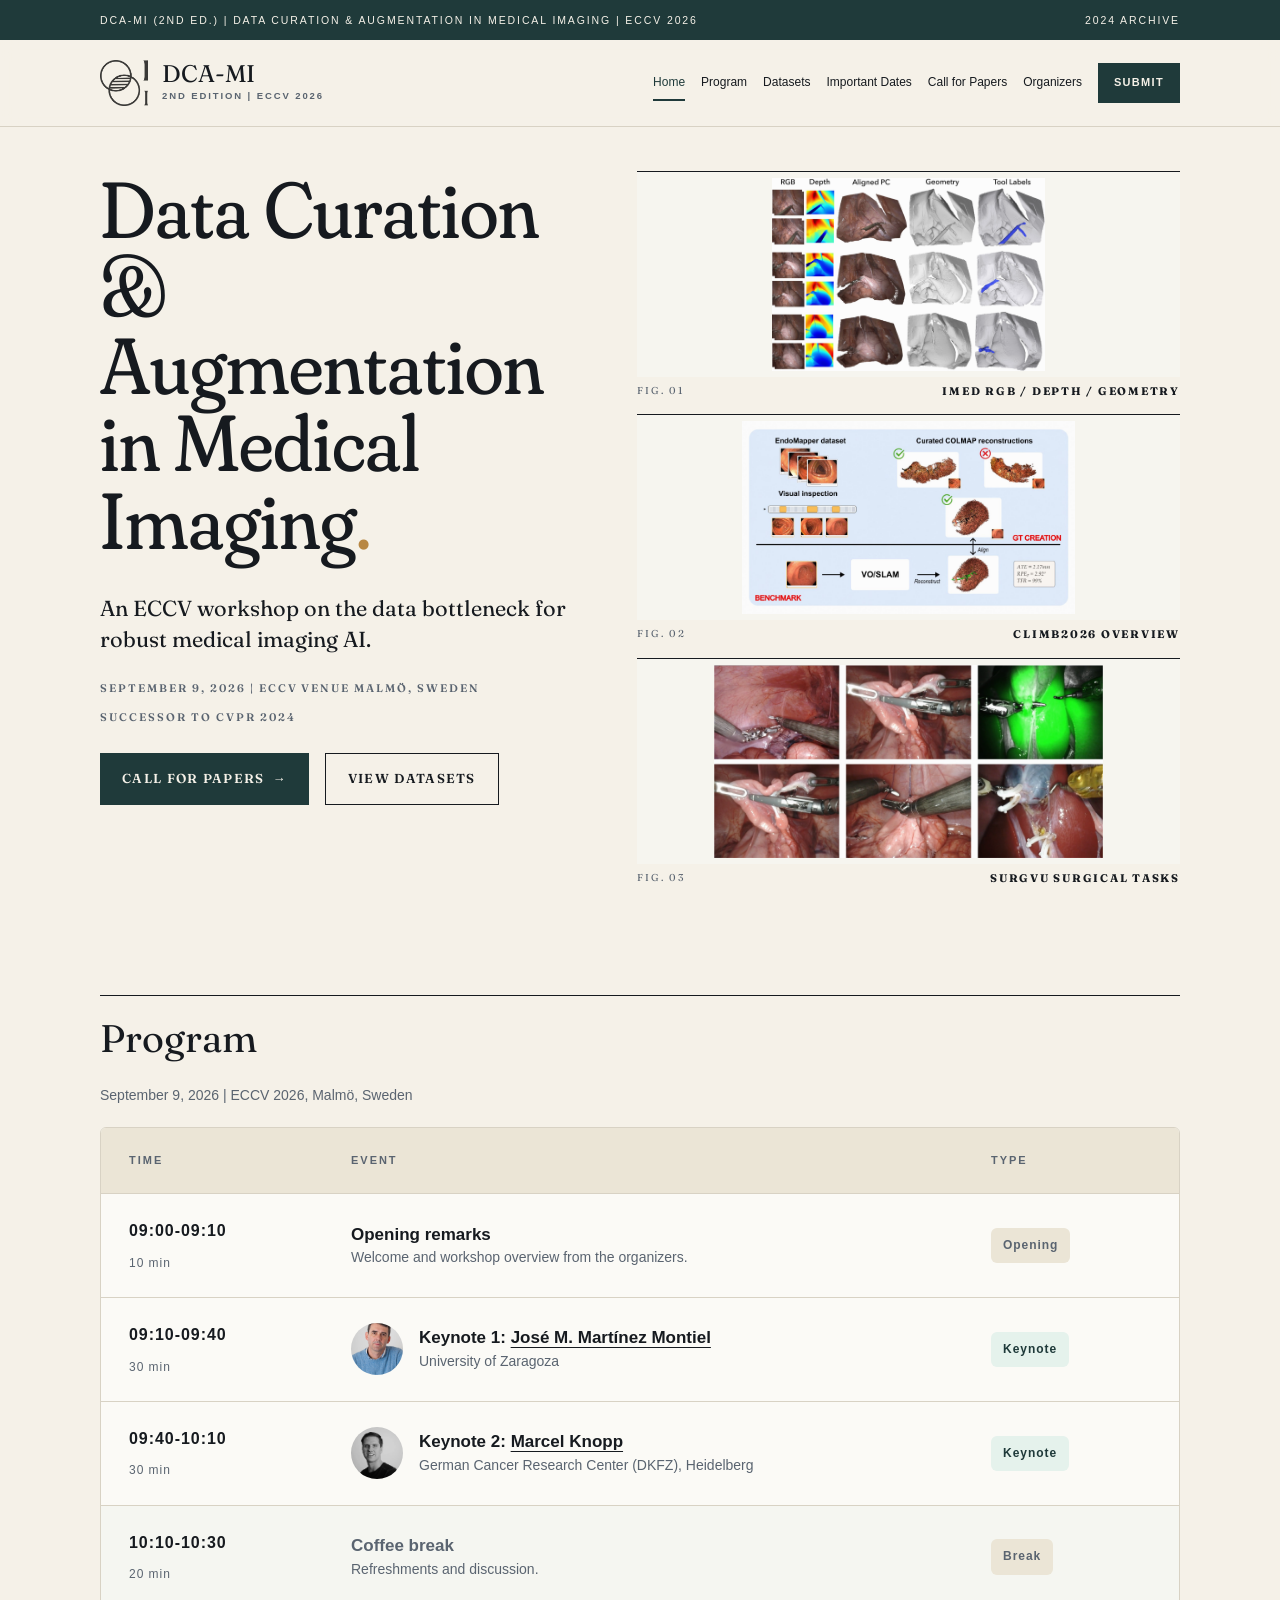
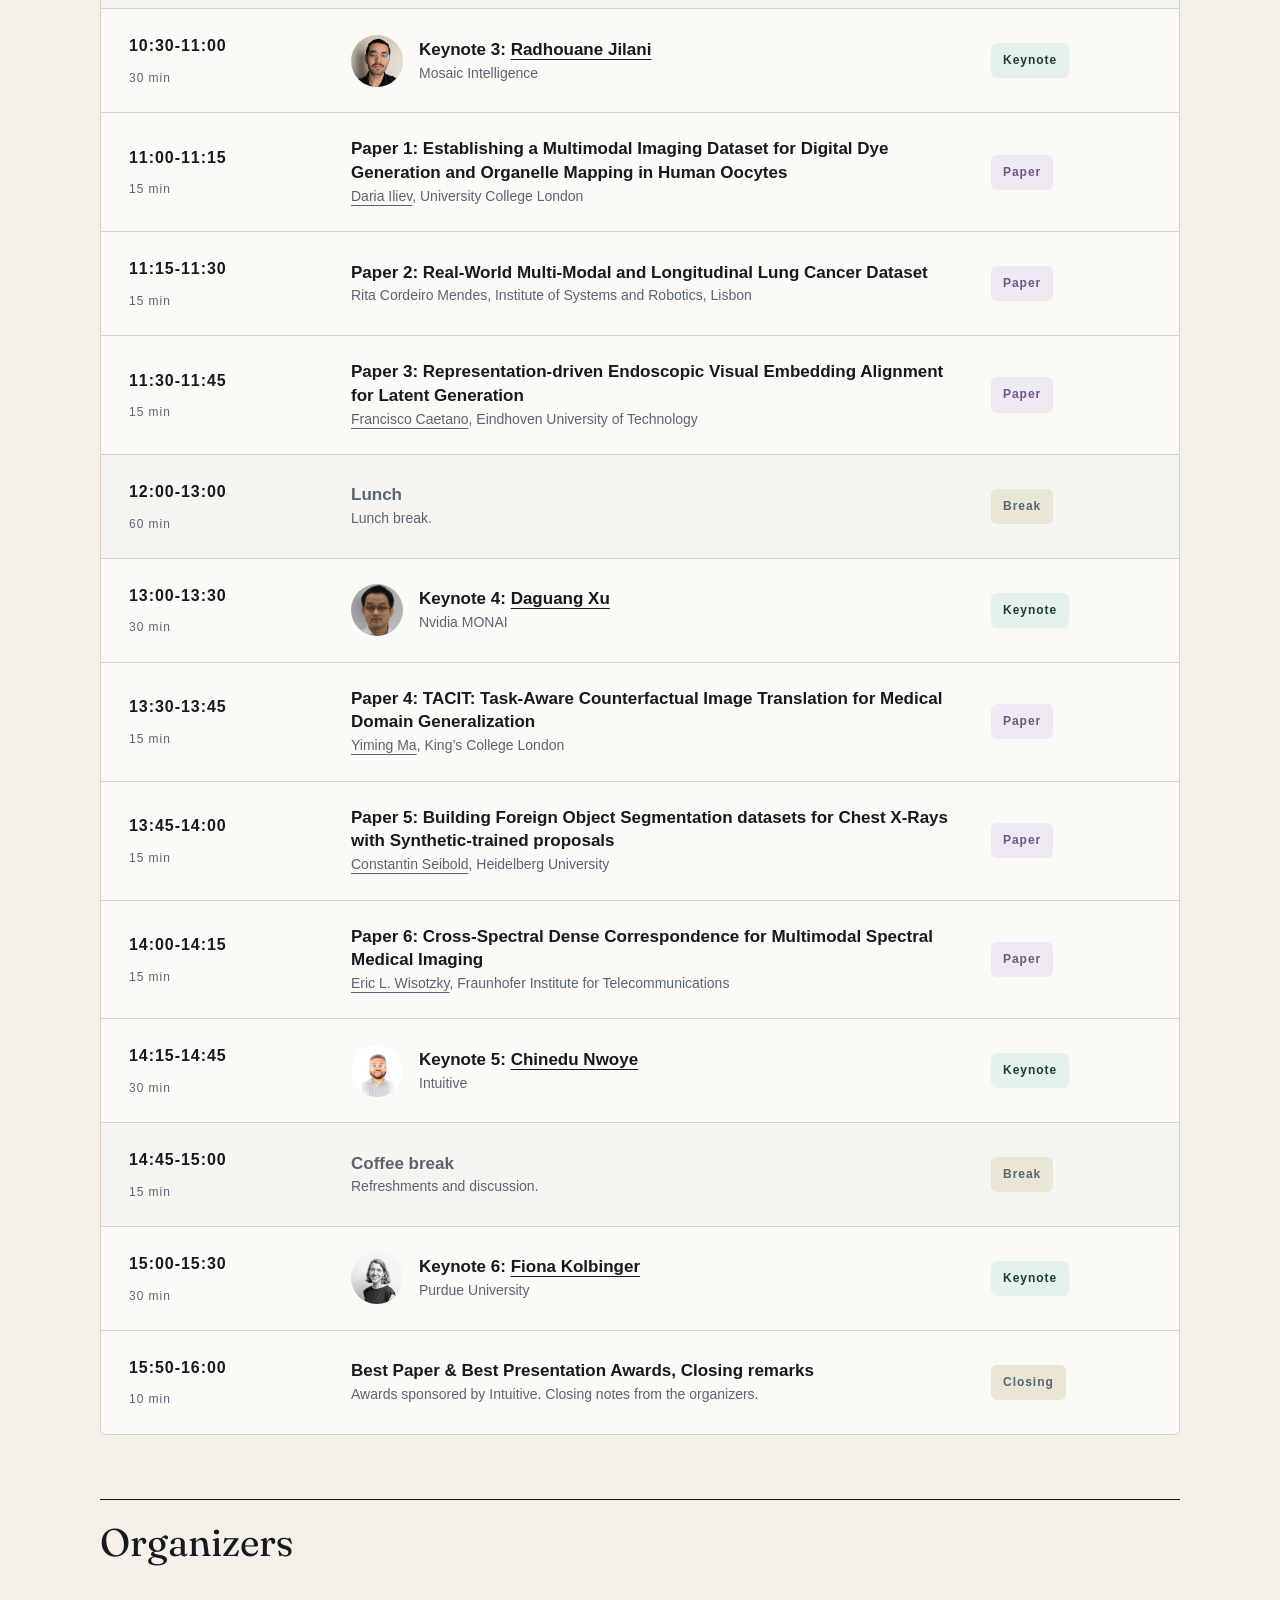
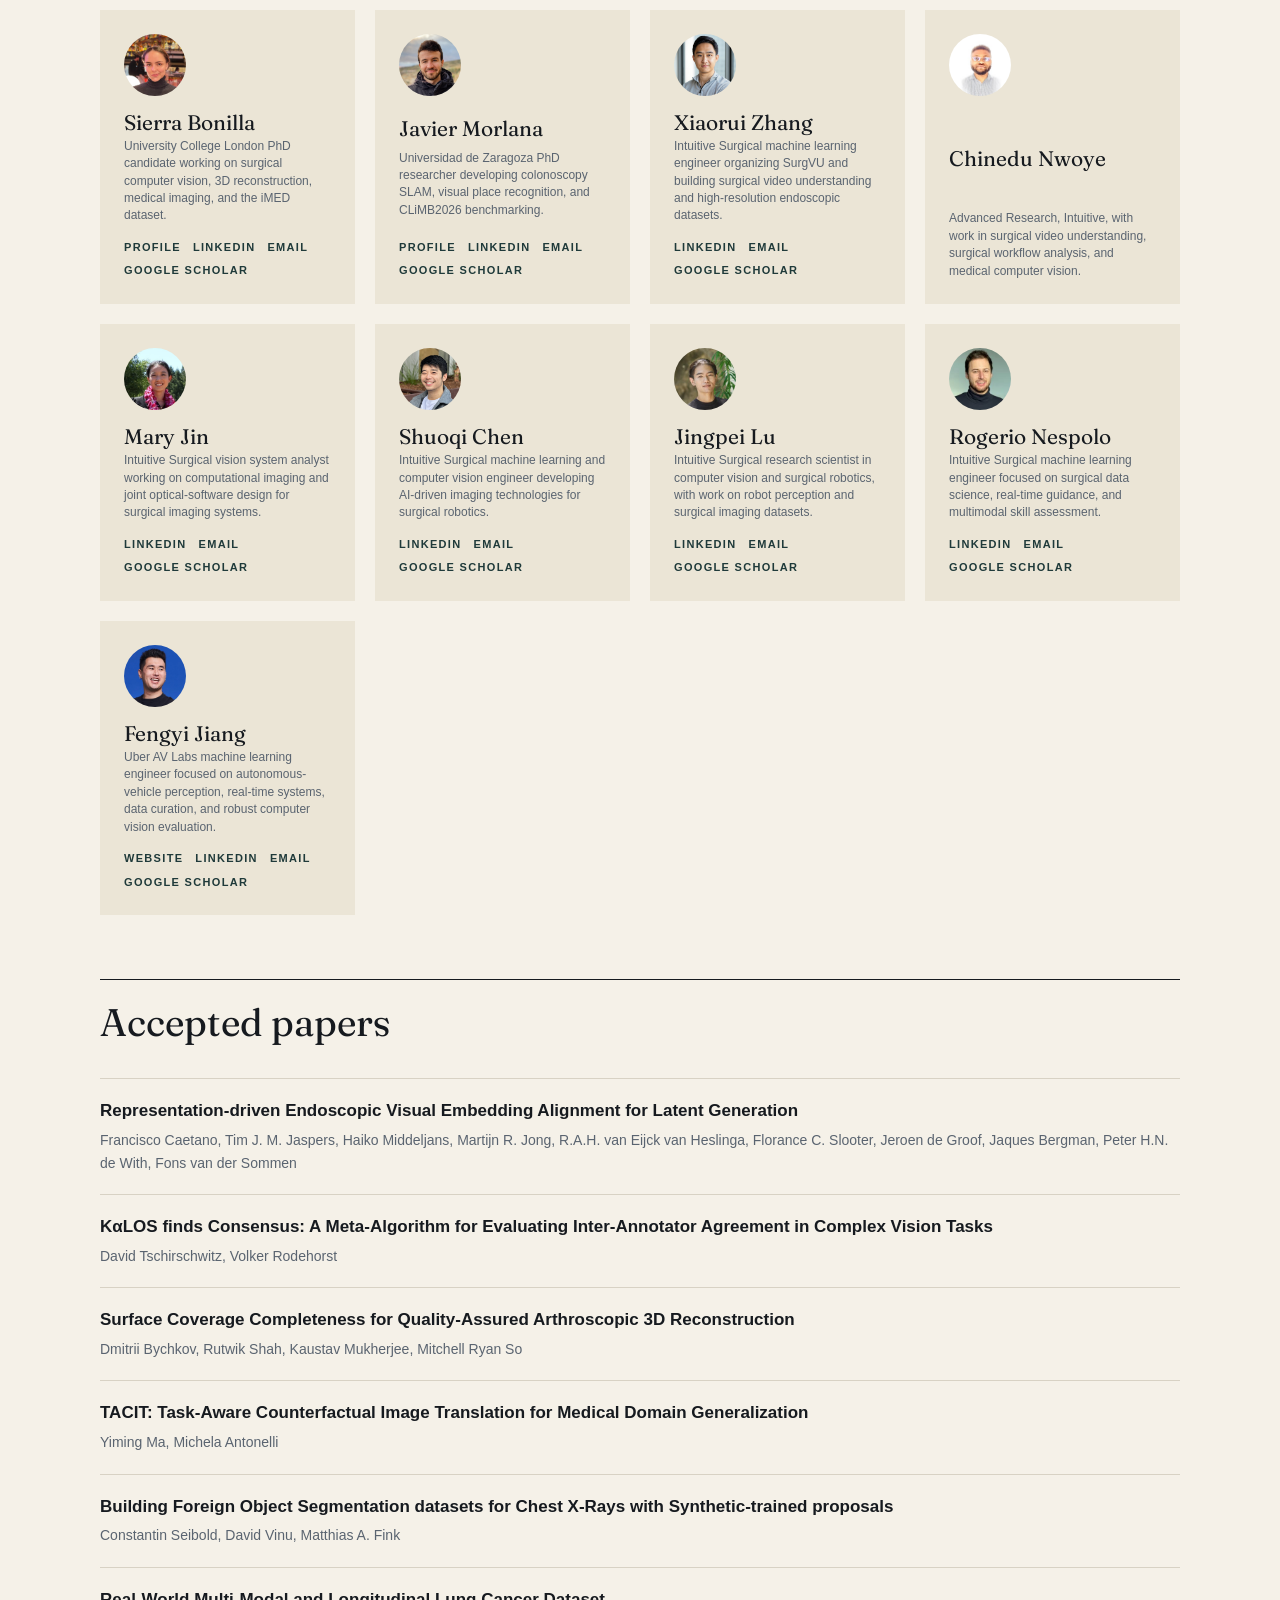
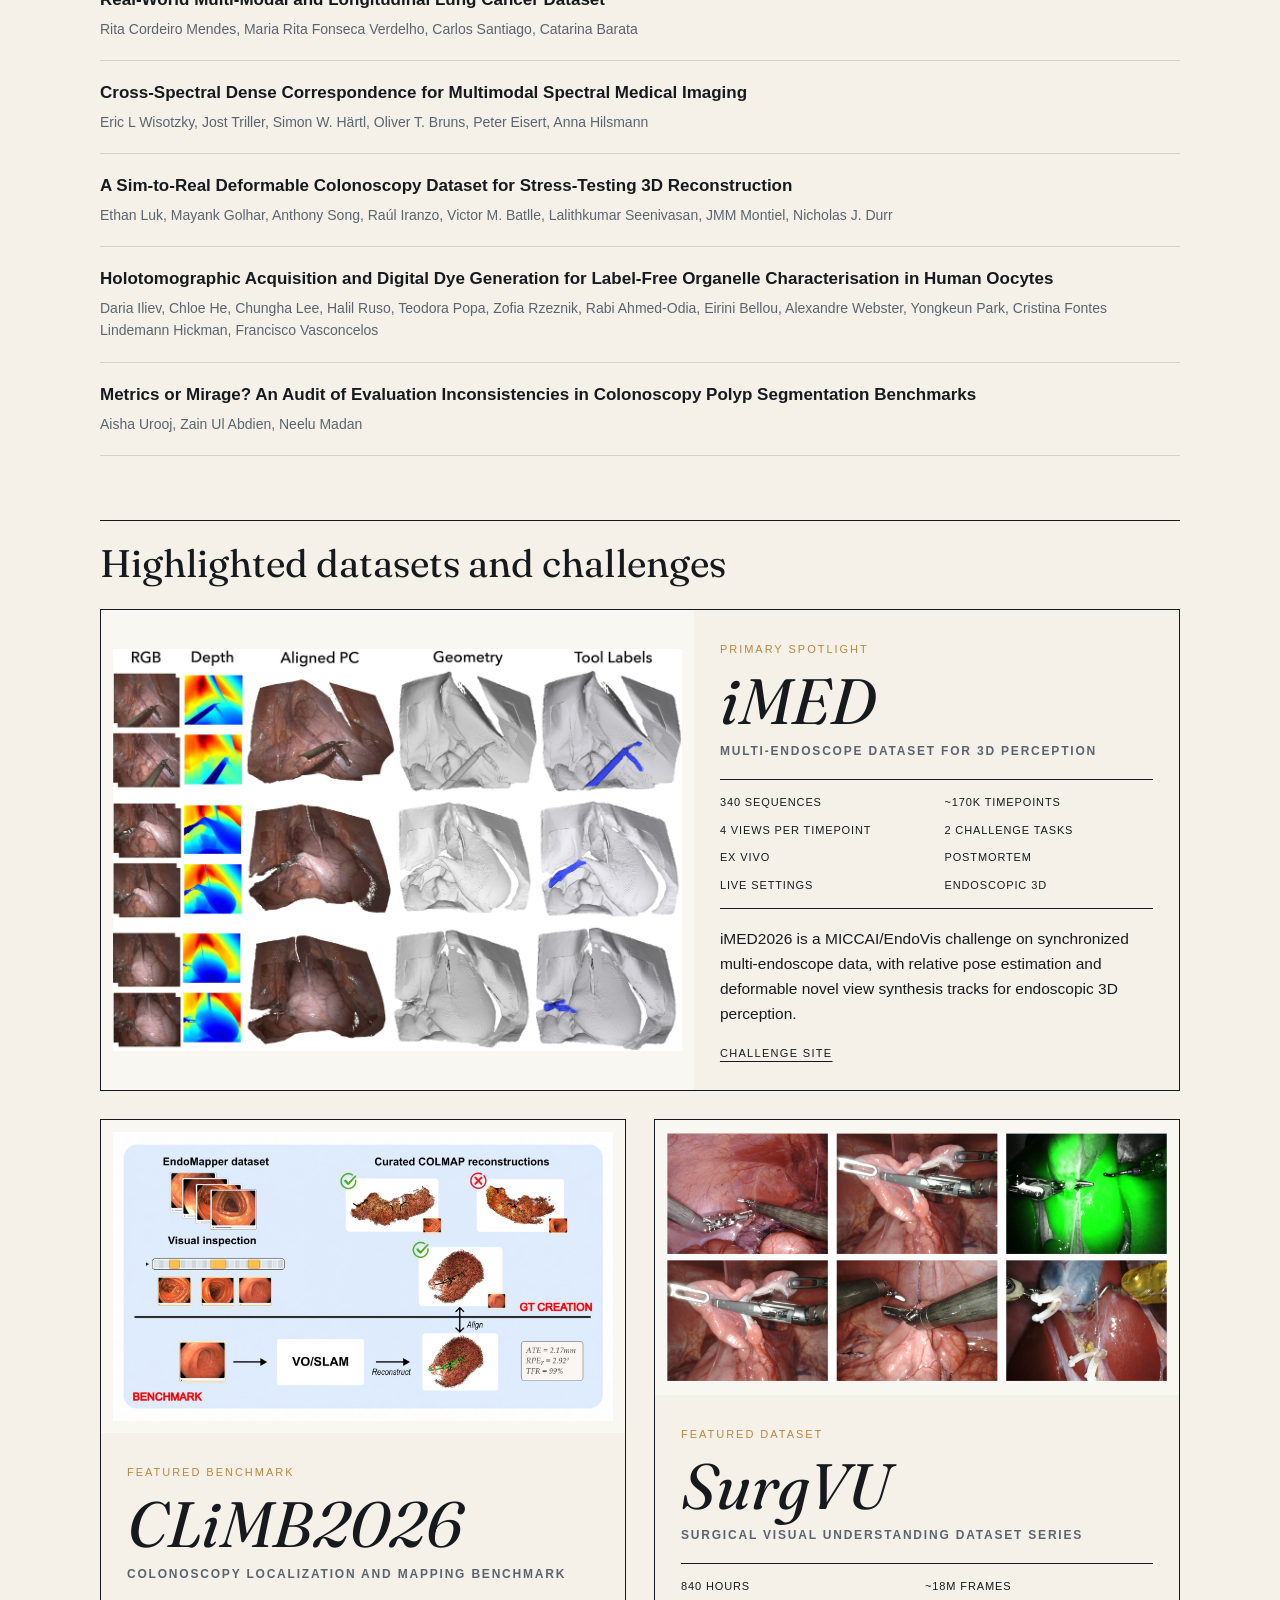
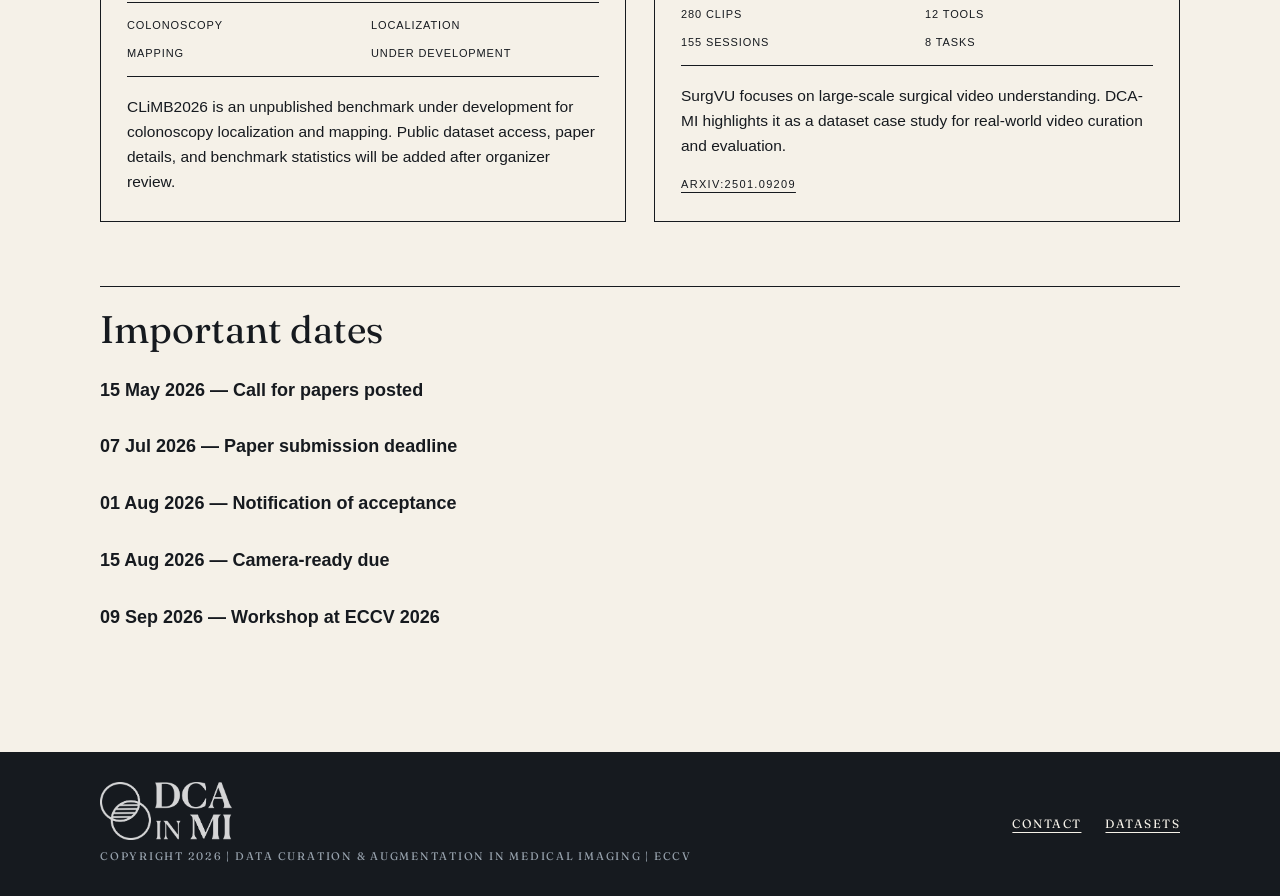
==== commit b4db826f: "fixed schedule" ====
--- a/index.html
+++ b/index.html
@@ -101,19 +101,18 @@
         <article><span>09:00-09:10<small>10 min</small></span><div><h3>Opening remarks</h3><p>Welcome and workshop overview from the organizers.</p></div><em>Opening</em></article>
         <article><span>09:10-09:40<small>30 min</small></span><div class="schedule-speaker"><a class="schedule-avatar" href="https://www.linkedin.com/in/jose-mar%C3%ADa-mart%C3%ADnez-montiel-1a229013/" target="_blank" rel="noopener noreferrer" aria-label="José M. Martínez Montiel on LinkedIn"><img src="assets/people/jose-montiel.jpg" alt="José M. Martínez Montiel"></a><div><h3>Keynote 1: <a href="https://www.linkedin.com/in/jose-mar%C3%ADa-mart%C3%ADnez-montiel-1a229013/" target="_blank" rel="noopener noreferrer">José M. Martínez Montiel</a></h3><p>University of Zaragoza</p></div></div><em class="tag-keynote">Keynote</em></article>
         <article><span>09:40-10:10<small>30 min</small></span><div class="schedule-speaker"><a class="schedule-avatar" href="https://www.linkedin.com/in/marcelknopp/" target="_blank" rel="noopener noreferrer" aria-label="Marcel Knopp on LinkedIn"><img src="assets/people/marcel-knopp.png" alt="Marcel Knopp"></a><div><h3>Keynote 2: <a href="https://www.linkedin.com/in/marcelknopp/" target="_blank" rel="noopener noreferrer">Marcel Knopp</a></h3><p>German Cancer Research Center (DKFZ), Heidelberg</p></div></div><em class="tag-keynote">Keynote</em></article>
-        <article class="dim"><span>10:10-10:20<small>10 min</small></span><div><h3>Coffee break</h3><p>Refreshments and discussion.</p></div><em>Break</em></article>
-        <article><span>10:20-10:50<small>30 min</small></span><div class="schedule-speaker"><a class="schedule-avatar" href="https://www.linkedin.com/in/radhouane-jilani/" target="_blank" rel="noopener noreferrer" aria-label="Radhouane Jilani on LinkedIn"><img src="assets/people/radhouane-jilani.jpeg" alt="Radhouane Jilani"></a><div><h3>Keynote 3: <a href="https://www.linkedin.com/in/radhouane-jilani/" target="_blank" rel="noopener noreferrer">Radhouane Jilani</a></h3><p>Mosaic Intelligence</p></div></div><em class="tag-keynote">Keynote</em></article>
-        <article><span>10:50-11:00<small>10 min</small></span><div><h3>Paper 1: Establishing a Multimodal Imaging Dataset for Digital Dye Generation and Organelle Mapping in Human Oocytes</h3><p><a href="https://www.linkedin.com/in/dariailiev/" target="_blank" rel="noopener noreferrer">Daria Iliev</a>, University College London</p></div><em class="tag-oral">Paper</em></article>
-        <article><span>11:00-11:10<small>10 min</small></span><div><h3>Paper 2: Real-World Multi-Modal and Longitudinal Lung Cancer Dataset</h3><p>Rita Cordeiro Mendes, Institute of Systems and Robotics, Lisbon</p></div><em class="tag-oral">Paper</em></article>
-        <article><span>11:10-11:20<small>10 min</small></span><div><h3>Paper 3: Representation-driven Endoscopic Visual Embedding Alignment for Latent Generation</h3><p><a href="https://www.linkedin.com/in/fr-caetano/" target="_blank" rel="noopener noreferrer">Francisco Caetano</a>, Eindhoven University of Technology</p></div><em class="tag-oral">Paper</em></article>
-        <article><span>11:20-11:50<small>30 min</small></span><div class="schedule-speaker"><a class="schedule-avatar" href="https://www.linkedin.com/in/daguang-xu-2b307863/" target="_blank" rel="noopener noreferrer" aria-label="Daguang Xu on LinkedIn"><img src="assets/people/daguang-xu.jpg" alt="Daguang Xu"></a><div><h3>Keynote 4: <a href="https://www.linkedin.com/in/daguang-xu-2b307863/" target="_blank" rel="noopener noreferrer">Daguang Xu</a></h3><p>Nvidia MONAI</p></div></div><em class="tag-keynote">Keynote</em></article>
+        <article class="dim"><span>10:10-10:30<small>20 min</small></span><div><h3>Coffee break</h3><p>Refreshments and discussion.</p></div><em>Break</em></article>
+        <article><span>10:30-11:00<small>30 min</small></span><div class="schedule-speaker"><a class="schedule-avatar" href="https://www.linkedin.com/in/radhouane-jilani/" target="_blank" rel="noopener noreferrer" aria-label="Radhouane Jilani on LinkedIn"><img src="assets/people/radhouane-jilani.jpeg" alt="Radhouane Jilani"></a><div><h3>Keynote 3: <a href="https://www.linkedin.com/in/radhouane-jilani/" target="_blank" rel="noopener noreferrer">Radhouane Jilani</a></h3><p>Mosaic Intelligence</p></div></div><em class="tag-keynote">Keynote</em></article>
+        <article><span>11:00-11:15<small>15 min</small></span><div><h3>Paper 1: Establishing a Multimodal Imaging Dataset for Digital Dye Generation and Organelle Mapping in Human Oocytes</h3><p><a href="https://www.linkedin.com/in/dariailiev/" target="_blank" rel="noopener noreferrer">Daria Iliev</a>, University College London</p></div><em class="tag-oral">Paper</em></article>
+        <article><span>11:15-11:30<small>15 min</small></span><div><h3>Paper 2: Real-World Multi-Modal and Longitudinal Lung Cancer Dataset</h3><p>Rita Cordeiro Mendes, Institute of Systems and Robotics, Lisbon</p></div><em class="tag-oral">Paper</em></article>
+        <article><span>11:30-11:45<small>15 min</small></span><div><h3>Paper 3: Representation-driven Endoscopic Visual Embedding Alignment for Latent Generation</h3><p><a href="https://www.linkedin.com/in/fr-caetano/" target="_blank" rel="noopener noreferrer">Francisco Caetano</a>, Eindhoven University of Technology</p></div><em class="tag-oral">Paper</em></article>
         <article class="dim"><span>12:00-13:00<small>60 min</small></span><div><h3>Lunch</h3><p>Lunch break.</p></div><em>Break</em></article>
-        <article><span>13:00-13:10<small>10 min</small></span><div><h3>Paper 4: TACIT: Task-Aware Counterfactual Image Translation for Medical Domain Generalization</h3><p><a href="https://www.linkedin.com/in/yiming-ma-5b401a201/" target="_blank" rel="noopener noreferrer">Yiming Ma</a>, King&rsquo;s College London</p></div><em class="tag-oral">Paper</em></article>
-        <article><span>13:10-13:20<small>10 min</small></span><div><h3>Paper 5: Building Foreign Object Segmentation datasets for Chest X-Rays with Synthetic-trained proposals</h3><p><a href="https://www.linkedin.com/in/constantin-seibold-7669ba250/" target="_blank" rel="noopener noreferrer">Constantin Seibold</a>, Heidelberg University</p></div><em class="tag-oral">Paper</em></article>
-        <article><span>13:20-13:30<small>10 min</small></span><div><h3>Paper 6: Cross-Spectral Dense Correspondence for Multimodal Spectral Medical Imaging</h3><p><a href="https://www.linkedin.com/in/eric-wisotzky-467759403/" target="_blank" rel="noopener noreferrer">Eric L. Wisotzky</a>, Fraunhofer Institute for Telecommunications</p></div><em class="tag-oral">Paper</em></article>
-        <article><span>13:30-14:00<small>30 min</small></span><div><h3>Paper Spotlights &amp; Dataset Talk</h3><p>Paper spotlights (pending) and dataset talk (time permitting).</p></div><em class="tag-dataset">Session</em></article>
-        <article><span>14:00-14:30<small>30 min</small></span><div class="schedule-speaker"><a class="schedule-avatar" href="https://www.linkedin.com/in/chinedu-nwoye/" target="_blank" rel="noopener noreferrer" aria-label="Chinedu Nwoye on LinkedIn"><img src="assets/people/chinedu-nwoye.png" alt="Chinedu Nwoye"></a><div><h3>Keynote 5: <a href="https://www.linkedin.com/in/chinedu-nwoye/" target="_blank" rel="noopener noreferrer">Chinedu Nwoye</a></h3><p>Intuitive</p></div></div><em class="tag-keynote">Keynote</em></article>
-        <article class="dim"><span>14:30-14:50<small>20 min</small></span><div><h3>Coffee break</h3><p>Refreshments and discussion.</p></div><em>Break</em></article>
+        <article><span>13:00-13:30<small>30 min</small></span><div class="schedule-speaker"><a class="schedule-avatar" href="https://www.linkedin.com/in/daguang-xu-2b307863/" target="_blank" rel="noopener noreferrer" aria-label="Daguang Xu on LinkedIn"><img src="assets/people/daguang-xu.jpg" alt="Daguang Xu"></a><div><h3>Keynote 4: <a href="https://www.linkedin.com/in/daguang-xu-2b307863/" target="_blank" rel="noopener noreferrer">Daguang Xu</a></h3><p>Nvidia MONAI</p></div></div><em class="tag-keynote">Keynote</em></article>
+        <article><span>13:30-13:45<small>15 min</small></span><div><h3>Paper 4: TACIT: Task-Aware Counterfactual Image Translation for Medical Domain Generalization</h3><p><a href="https://www.linkedin.com/in/yiming-ma-5b401a201/" target="_blank" rel="noopener noreferrer">Yiming Ma</a>, King&rsquo;s College London</p></div><em class="tag-oral">Paper</em></article>
+        <article><span>13:45-14:00<small>15 min</small></span><div><h3>Paper 5: Building Foreign Object Segmentation datasets for Chest X-Rays with Synthetic-trained proposals</h3><p><a href="https://www.linkedin.com/in/constantin-seibold-7669ba250/" target="_blank" rel="noopener noreferrer">Constantin Seibold</a>, Heidelberg University</p></div><em class="tag-oral">Paper</em></article>
+        <article><span>14:00-14:15<small>15 min</small></span><div><h3>Paper 6: Cross-Spectral Dense Correspondence for Multimodal Spectral Medical Imaging</h3><p><a href="https://www.linkedin.com/in/eric-wisotzky-467759403/" target="_blank" rel="noopener noreferrer">Eric L. Wisotzky</a>, Fraunhofer Institute for Telecommunications</p></div><em class="tag-oral">Paper</em></article>
+        <article><span>14:15-14:45<small>30 min</small></span><div class="schedule-speaker"><a class="schedule-avatar" href="https://www.linkedin.com/in/chinedu-nwoye/" target="_blank" rel="noopener noreferrer" aria-label="Chinedu Nwoye on LinkedIn"><img src="assets/people/chinedu-nwoye.png" alt="Chinedu Nwoye"></a><div><h3>Keynote 5: <a href="https://www.linkedin.com/in/chinedu-nwoye/" target="_blank" rel="noopener noreferrer">Chinedu Nwoye</a></h3><p>Intuitive</p></div></div><em class="tag-keynote">Keynote</em></article>
+        <article class="dim"><span>14:45-15:00<small>15 min</small></span><div><h3>Coffee break</h3><p>Refreshments and discussion.</p></div><em>Break</em></article>
         <article><span>15:00-15:30<small>30 min</small></span><div class="schedule-speaker"><a class="schedule-avatar" href="https://www.linkedin.com/in/fiona-kolbinger-01b332244/" target="_blank" rel="noopener noreferrer" aria-label="Fiona Kolbinger on LinkedIn"><img src="assets/people/fiona-kolbinger.jpg" alt="Fiona Kolbinger"></a><div><h3>Keynote 6: <a href="https://www.linkedin.com/in/fiona-kolbinger-01b332244/" target="_blank" rel="noopener noreferrer">Fiona Kolbinger</a></h3><p>Purdue University</p></div></div><em class="tag-keynote">Keynote</em></article>
         <article><span>15:50-16:00<small>10 min</small></span><div><h3>Best Paper &amp; Best Presentation Awards, Closing remarks</h3><p>Awards sponsored by Intuitive. Closing notes from the organizers.</p></div><em>Closing</em></article>
         </div>
@@ -380,19 +379,18 @@
         <article><span>09:00-09:10<small>10 min</small></span><div><h3>Opening remarks</h3><p>Welcome and workshop overview from the organizers.</p></div><em>Opening</em></article>
         <article><span>09:10-09:40<small>30 min</small></span><div class="schedule-speaker"><a class="schedule-avatar" href="https://www.linkedin.com/in/jose-mar%C3%ADa-mart%C3%ADnez-montiel-1a229013/" target="_blank" rel="noopener noreferrer" aria-label="José M. Martínez Montiel on LinkedIn"><img src="assets/people/jose-montiel.jpg" alt="José M. Martínez Montiel"></a><div><h3>Keynote 1: <a href="https://www.linkedin.com/in/jose-mar%C3%ADa-mart%C3%ADnez-montiel-1a229013/" target="_blank" rel="noopener noreferrer">José M. Martínez Montiel</a></h3><p>University of Zaragoza</p></div></div><em class="tag-keynote">Keynote</em></article>
         <article><span>09:40-10:10<small>30 min</small></span><div class="schedule-speaker"><a class="schedule-avatar" href="https://www.linkedin.com/in/marcelknopp/" target="_blank" rel="noopener noreferrer" aria-label="Marcel Knopp on LinkedIn"><img src="assets/people/marcel-knopp.png" alt="Marcel Knopp"></a><div><h3>Keynote 2: <a href="https://www.linkedin.com/in/marcelknopp/" target="_blank" rel="noopener noreferrer">Marcel Knopp</a></h3><p>German Cancer Research Center (DKFZ), Heidelberg</p></div></div><em class="tag-keynote">Keynote</em></article>
-        <article class="dim"><span>10:10-10:20<small>10 min</small></span><div><h3>Coffee break</h3><p>Refreshments and discussion.</p></div><em>Break</em></article>
-        <article><span>10:20-10:50<small>30 min</small></span><div class="schedule-speaker"><a class="schedule-avatar" href="https://www.linkedin.com/in/radhouane-jilani/" target="_blank" rel="noopener noreferrer" aria-label="Radhouane Jilani on LinkedIn"><img src="assets/people/radhouane-jilani.jpeg" alt="Radhouane Jilani"></a><div><h3>Keynote 3: <a href="https://www.linkedin.com/in/radhouane-jilani/" target="_blank" rel="noopener noreferrer">Radhouane Jilani</a></h3><p>Mosaic Intelligence</p></div></div><em class="tag-keynote">Keynote</em></article>
-        <article><span>10:50-11:00<small>10 min</small></span><div><h3>Paper 1: Establishing a Multimodal Imaging Dataset for Digital Dye Generation and Organelle Mapping in Human Oocytes</h3><p><a href="https://www.linkedin.com/in/dariailiev/" target="_blank" rel="noopener noreferrer">Daria Iliev</a>, University College London</p></div><em class="tag-oral">Paper</em></article>
-        <article><span>11:00-11:10<small>10 min</small></span><div><h3>Paper 2: Real-World Multi-Modal and Longitudinal Lung Cancer Dataset</h3><p>Rita Cordeiro Mendes, Institute of Systems and Robotics, Lisbon</p></div><em class="tag-oral">Paper</em></article>
-        <article><span>11:10-11:20<small>10 min</small></span><div><h3>Paper 3: Representation-driven Endoscopic Visual Embedding Alignment for Latent Generation</h3><p><a href="https://www.linkedin.com/in/fr-caetano/" target="_blank" rel="noopener noreferrer">Francisco Caetano</a>, Eindhoven University of Technology</p></div><em class="tag-oral">Paper</em></article>
-        <article><span>11:20-11:50<small>30 min</small></span><div class="schedule-speaker"><a class="schedule-avatar" href="https://www.linkedin.com/in/daguang-xu-2b307863/" target="_blank" rel="noopener noreferrer" aria-label="Daguang Xu on LinkedIn"><img src="assets/people/daguang-xu.jpg" alt="Daguang Xu"></a><div><h3>Keynote 4: <a href="https://www.linkedin.com/in/daguang-xu-2b307863/" target="_blank" rel="noopener noreferrer">Daguang Xu</a></h3><p>Nvidia MONAI</p></div></div><em class="tag-keynote">Keynote</em></article>
+        <article class="dim"><span>10:10-10:30<small>20 min</small></span><div><h3>Coffee break</h3><p>Refreshments and discussion.</p></div><em>Break</em></article>
+        <article><span>10:30-11:00<small>30 min</small></span><div class="schedule-speaker"><a class="schedule-avatar" href="https://www.linkedin.com/in/radhouane-jilani/" target="_blank" rel="noopener noreferrer" aria-label="Radhouane Jilani on LinkedIn"><img src="assets/people/radhouane-jilani.jpeg" alt="Radhouane Jilani"></a><div><h3>Keynote 3: <a href="https://www.linkedin.com/in/radhouane-jilani/" target="_blank" rel="noopener noreferrer">Radhouane Jilani</a></h3><p>Mosaic Intelligence</p></div></div><em class="tag-keynote">Keynote</em></article>
+        <article><span>11:00-11:15<small>15 min</small></span><div><h3>Paper 1: Establishing a Multimodal Imaging Dataset for Digital Dye Generation and Organelle Mapping in Human Oocytes</h3><p><a href="https://www.linkedin.com/in/dariailiev/" target="_blank" rel="noopener noreferrer">Daria Iliev</a>, University College London</p></div><em class="tag-oral">Paper</em></article>
+        <article><span>11:15-11:30<small>15 min</small></span><div><h3>Paper 2: Real-World Multi-Modal and Longitudinal Lung Cancer Dataset</h3><p>Rita Cordeiro Mendes, Institute of Systems and Robotics, Lisbon</p></div><em class="tag-oral">Paper</em></article>
+        <article><span>11:30-11:45<small>15 min</small></span><div><h3>Paper 3: Representation-driven Endoscopic Visual Embedding Alignment for Latent Generation</h3><p><a href="https://www.linkedin.com/in/fr-caetano/" target="_blank" rel="noopener noreferrer">Francisco Caetano</a>, Eindhoven University of Technology</p></div><em class="tag-oral">Paper</em></article>
         <article class="dim"><span>12:00-13:00<small>60 min</small></span><div><h3>Lunch</h3><p>Lunch break.</p></div><em>Break</em></article>
-        <article><span>13:00-13:10<small>10 min</small></span><div><h3>Paper 4: TACIT: Task-Aware Counterfactual Image Translation for Medical Domain Generalization</h3><p><a href="https://www.linkedin.com/in/yiming-ma-5b401a201/" target="_blank" rel="noopener noreferrer">Yiming Ma</a>, King&rsquo;s College London</p></div><em class="tag-oral">Paper</em></article>
-        <article><span>13:10-13:20<small>10 min</small></span><div><h3>Paper 5: Building Foreign Object Segmentation datasets for Chest X-Rays with Synthetic-trained proposals</h3><p><a href="https://www.linkedin.com/in/constantin-seibold-7669ba250/" target="_blank" rel="noopener noreferrer">Constantin Seibold</a>, Heidelberg University</p></div><em class="tag-oral">Paper</em></article>
-        <article><span>13:20-13:30<small>10 min</small></span><div><h3>Paper 6: Cross-Spectral Dense Correspondence for Multimodal Spectral Medical Imaging</h3><p><a href="https://www.linkedin.com/in/eric-wisotzky-467759403/" target="_blank" rel="noopener noreferrer">Eric L. Wisotzky</a>, Fraunhofer Institute for Telecommunications</p></div><em class="tag-oral">Paper</em></article>
-        <article><span>13:30-14:00<small>30 min</small></span><div><h3>Paper Spotlights &amp; Dataset Talk</h3><p>Paper spotlights (pending) and dataset talk (time permitting).</p></div><em class="tag-dataset">Session</em></article>
-        <article><span>14:00-14:30<small>30 min</small></span><div class="schedule-speaker"><a class="schedule-avatar" href="https://www.linkedin.com/in/chinedu-nwoye/" target="_blank" rel="noopener noreferrer" aria-label="Chinedu Nwoye on LinkedIn"><img src="assets/people/chinedu-nwoye.png" alt="Chinedu Nwoye"></a><div><h3>Keynote 5: <a href="https://www.linkedin.com/in/chinedu-nwoye/" target="_blank" rel="noopener noreferrer">Chinedu Nwoye</a></h3><p>Intuitive</p></div></div><em class="tag-keynote">Keynote</em></article>
-        <article class="dim"><span>14:30-14:50<small>20 min</small></span><div><h3>Coffee break</h3><p>Refreshments and discussion.</p></div><em>Break</em></article>
+        <article><span>13:00-13:30<small>30 min</small></span><div class="schedule-speaker"><a class="schedule-avatar" href="https://www.linkedin.com/in/daguang-xu-2b307863/" target="_blank" rel="noopener noreferrer" aria-label="Daguang Xu on LinkedIn"><img src="assets/people/daguang-xu.jpg" alt="Daguang Xu"></a><div><h3>Keynote 4: <a href="https://www.linkedin.com/in/daguang-xu-2b307863/" target="_blank" rel="noopener noreferrer">Daguang Xu</a></h3><p>Nvidia MONAI</p></div></div><em class="tag-keynote">Keynote</em></article>
+        <article><span>13:30-13:45<small>15 min</small></span><div><h3>Paper 4: TACIT: Task-Aware Counterfactual Image Translation for Medical Domain Generalization</h3><p><a href="https://www.linkedin.com/in/yiming-ma-5b401a201/" target="_blank" rel="noopener noreferrer">Yiming Ma</a>, King&rsquo;s College London</p></div><em class="tag-oral">Paper</em></article>
+        <article><span>13:45-14:00<small>15 min</small></span><div><h3>Paper 5: Building Foreign Object Segmentation datasets for Chest X-Rays with Synthetic-trained proposals</h3><p><a href="https://www.linkedin.com/in/constantin-seibold-7669ba250/" target="_blank" rel="noopener noreferrer">Constantin Seibold</a>, Heidelberg University</p></div><em class="tag-oral">Paper</em></article>
+        <article><span>14:00-14:15<small>15 min</small></span><div><h3>Paper 6: Cross-Spectral Dense Correspondence for Multimodal Spectral Medical Imaging</h3><p><a href="https://www.linkedin.com/in/eric-wisotzky-467759403/" target="_blank" rel="noopener noreferrer">Eric L. Wisotzky</a>, Fraunhofer Institute for Telecommunications</p></div><em class="tag-oral">Paper</em></article>
+        <article><span>14:15-14:45<small>30 min</small></span><div class="schedule-speaker"><a class="schedule-avatar" href="https://www.linkedin.com/in/chinedu-nwoye/" target="_blank" rel="noopener noreferrer" aria-label="Chinedu Nwoye on LinkedIn"><img src="assets/people/chinedu-nwoye.png" alt="Chinedu Nwoye"></a><div><h3>Keynote 5: <a href="https://www.linkedin.com/in/chinedu-nwoye/" target="_blank" rel="noopener noreferrer">Chinedu Nwoye</a></h3><p>Intuitive</p></div></div><em class="tag-keynote">Keynote</em></article>
+        <article class="dim"><span>14:45-15:00<small>15 min</small></span><div><h3>Coffee break</h3><p>Refreshments and discussion.</p></div><em>Break</em></article>
         <article><span>15:00-15:30<small>30 min</small></span><div class="schedule-speaker"><a class="schedule-avatar" href="https://www.linkedin.com/in/fiona-kolbinger-01b332244/" target="_blank" rel="noopener noreferrer" aria-label="Fiona Kolbinger on LinkedIn"><img src="assets/people/fiona-kolbinger.jpg" alt="Fiona Kolbinger"></a><div><h3>Keynote 6: <a href="https://www.linkedin.com/in/fiona-kolbinger-01b332244/" target="_blank" rel="noopener noreferrer">Fiona Kolbinger</a></h3><p>Purdue University</p></div></div><em class="tag-keynote">Keynote</em></article>
         <article><span>15:50-16:00<small>10 min</small></span><div><h3>Best Paper &amp; Best Presentation Awards, Closing remarks</h3><p>Awards sponsored by Intuitive. Closing notes from the organizers.</p></div><em>Closing</em></article>
       </section>
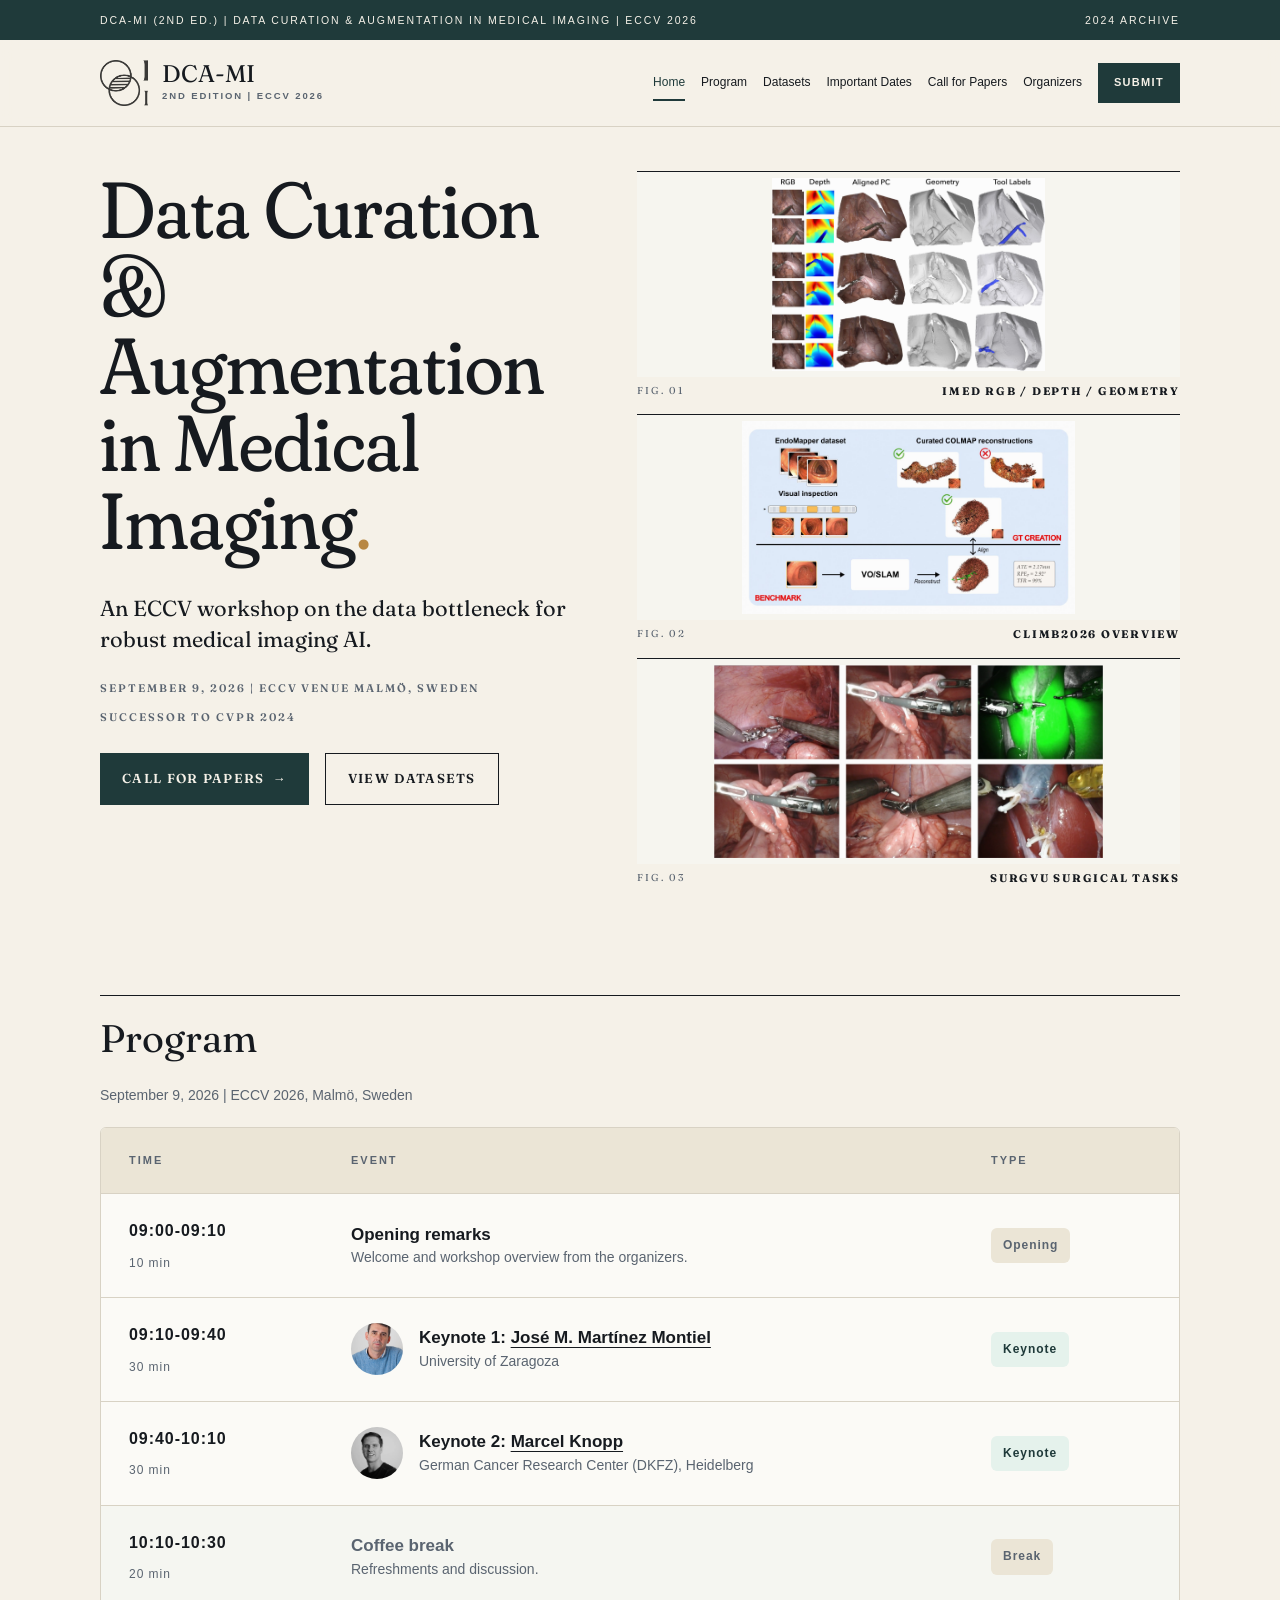
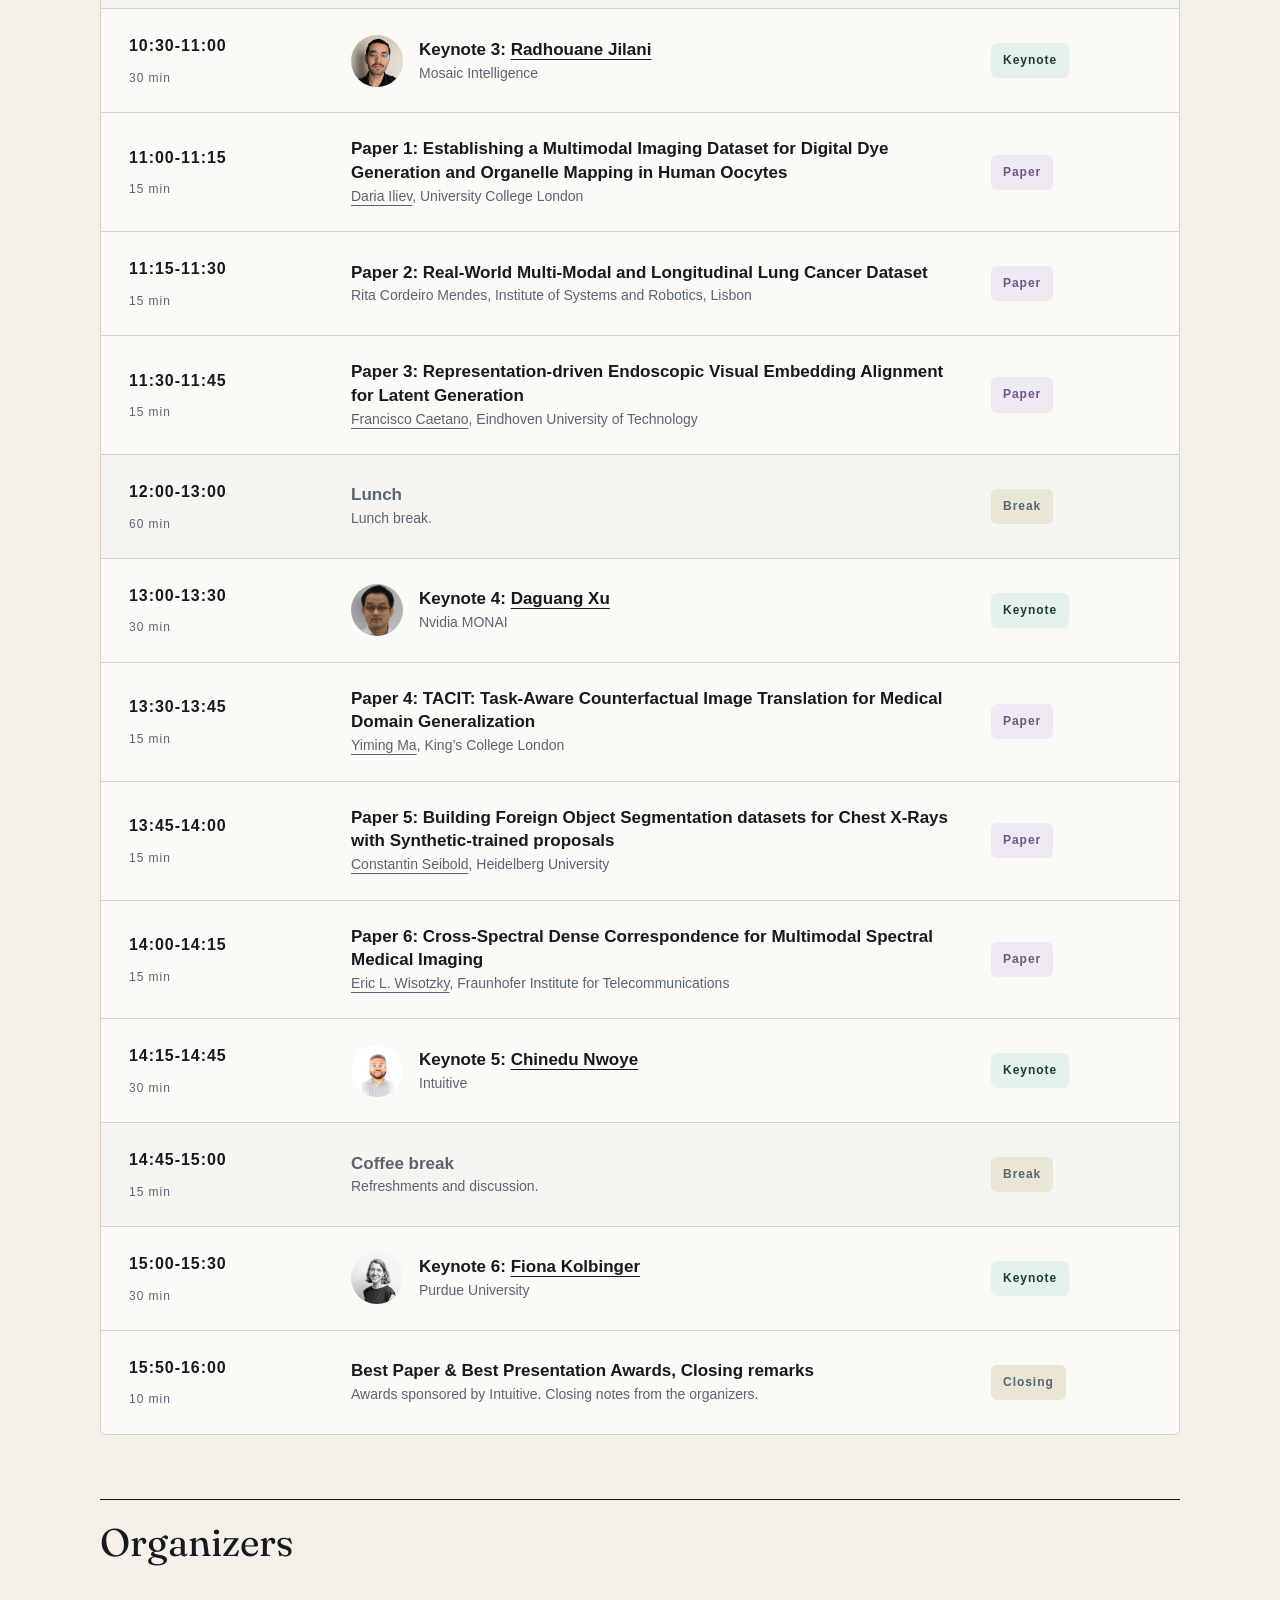
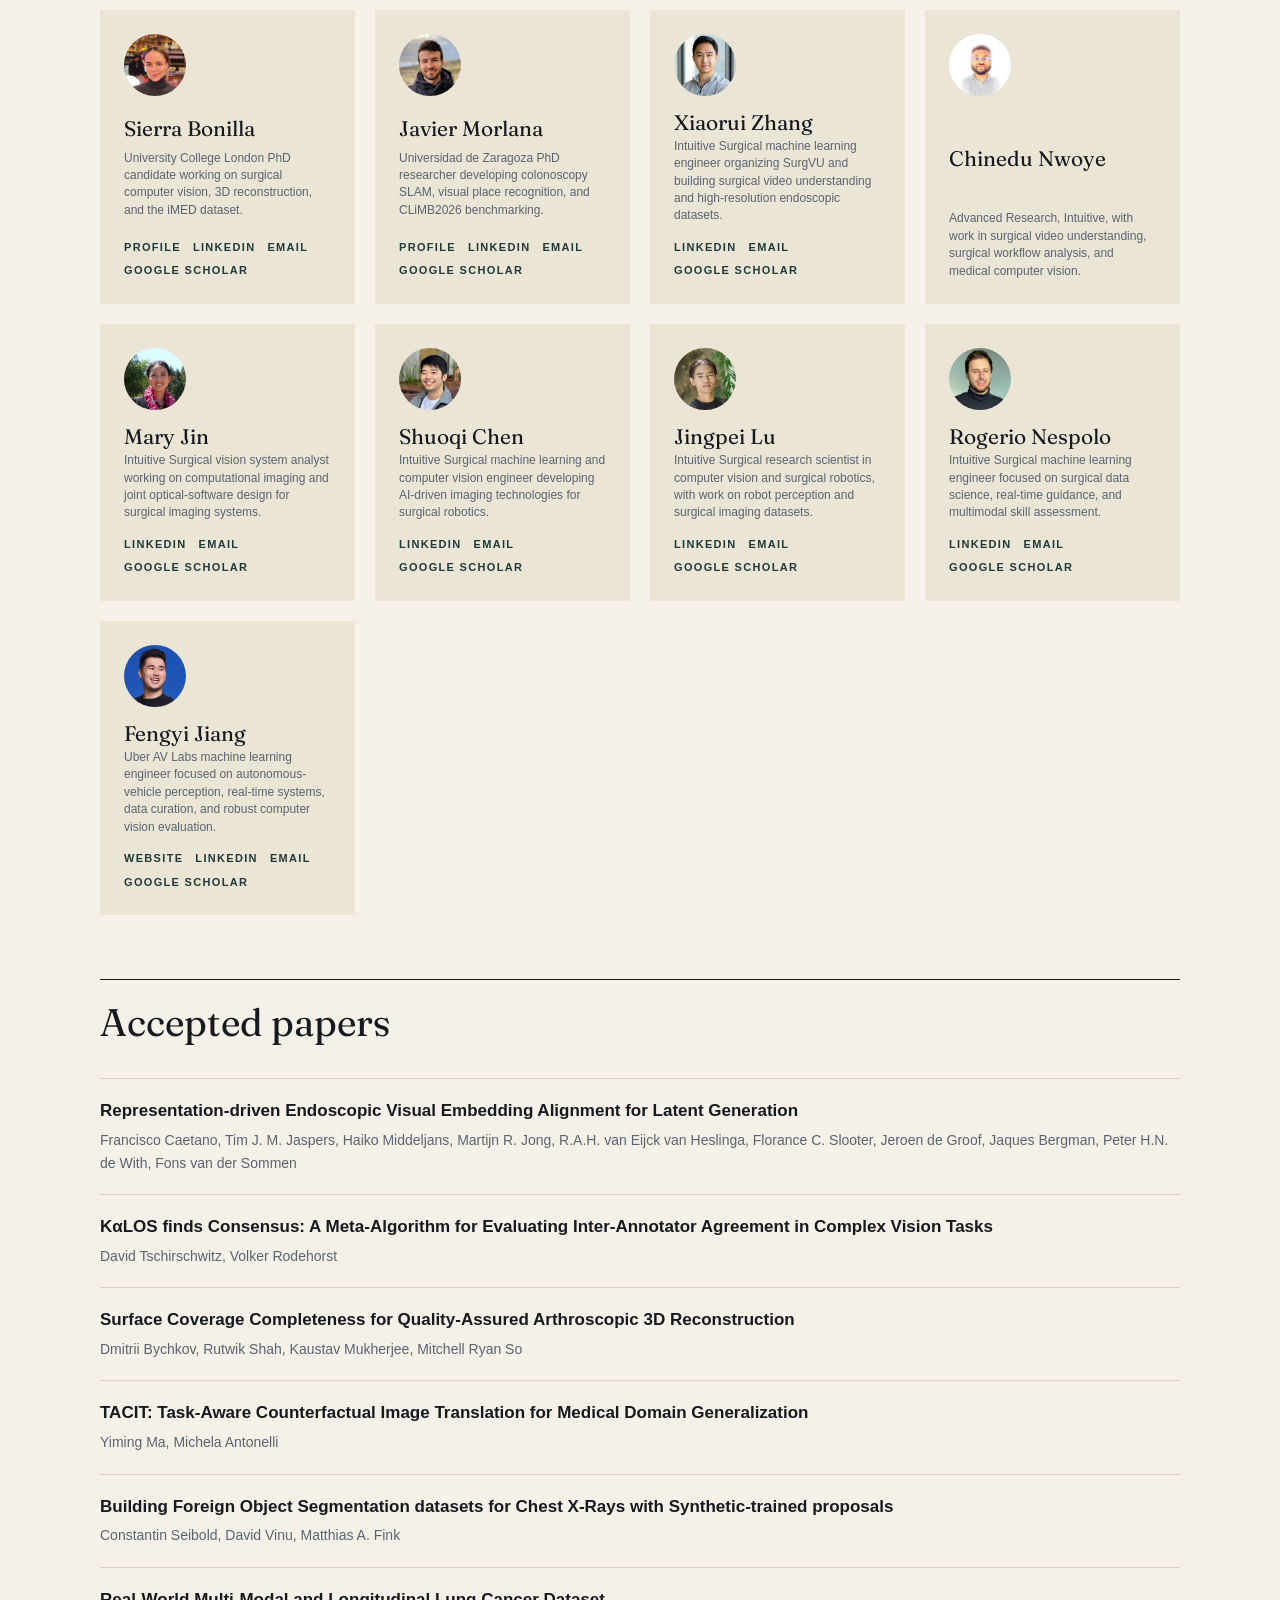
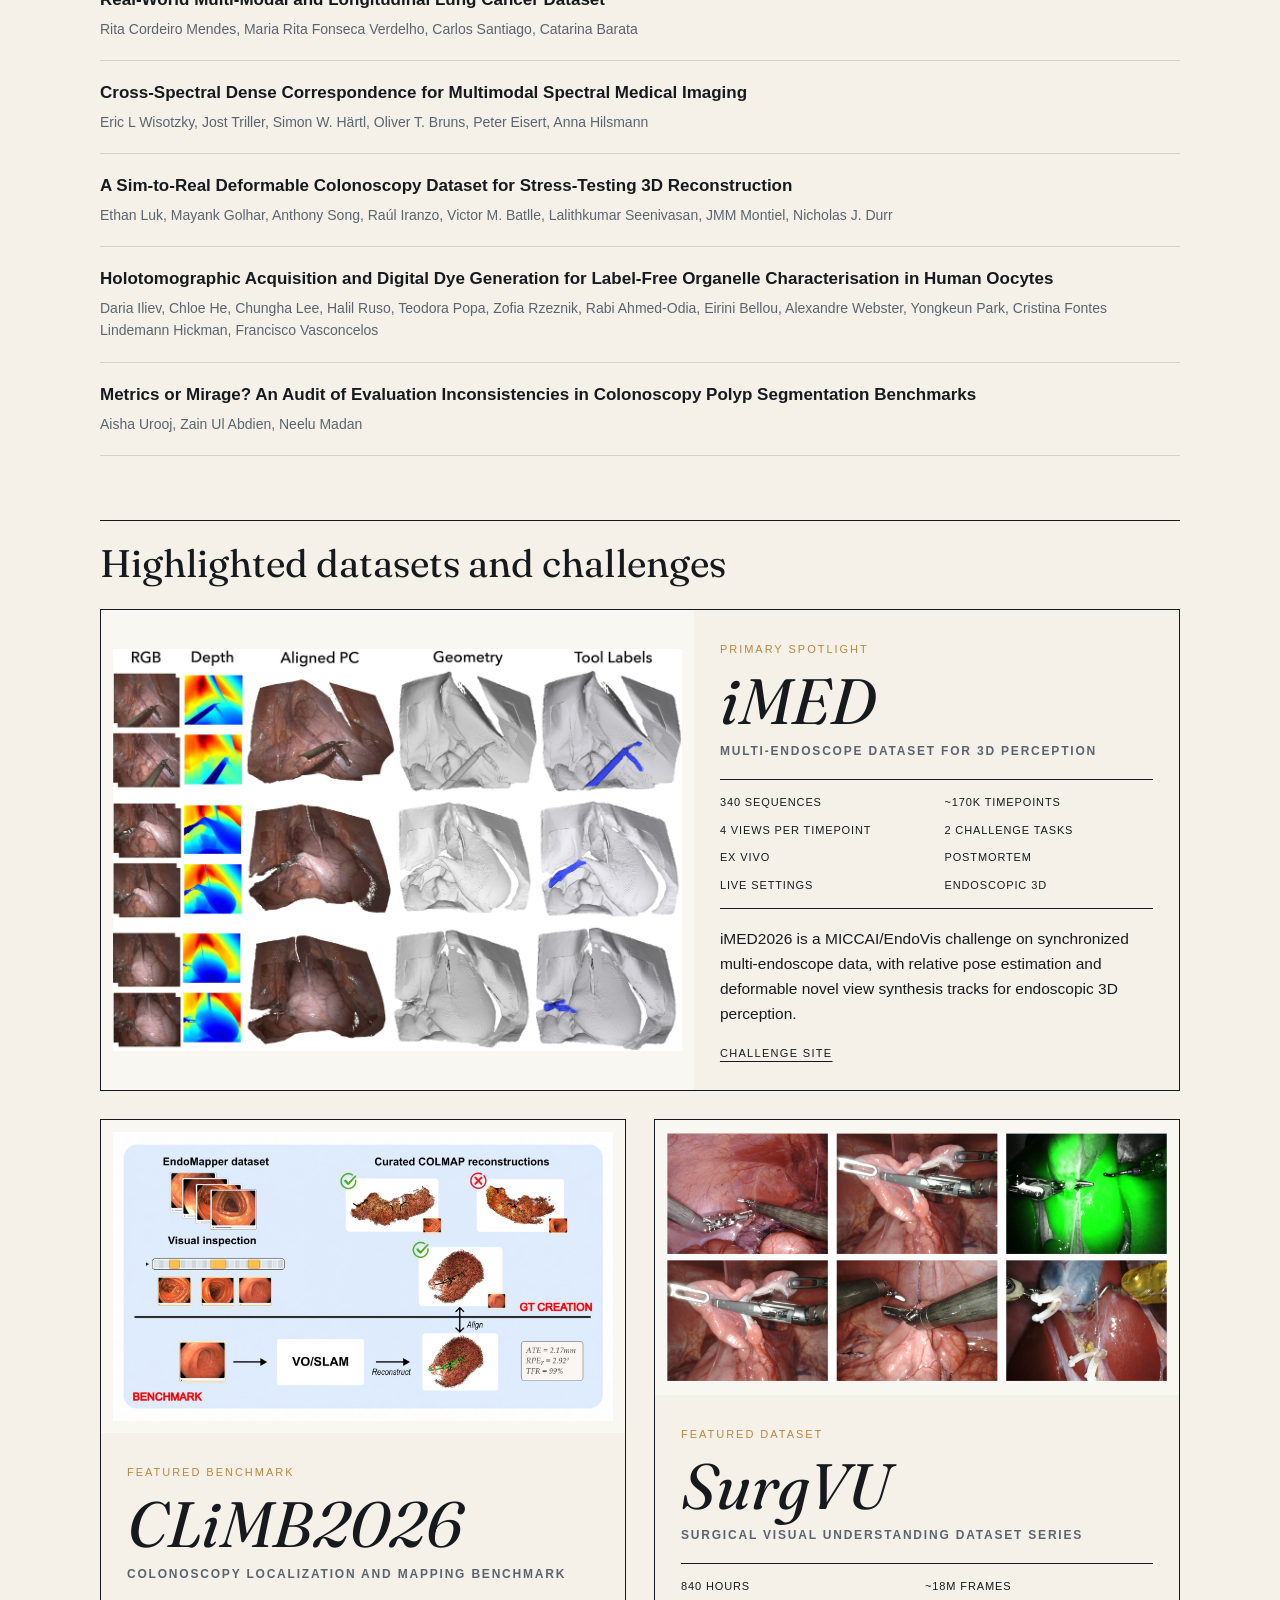
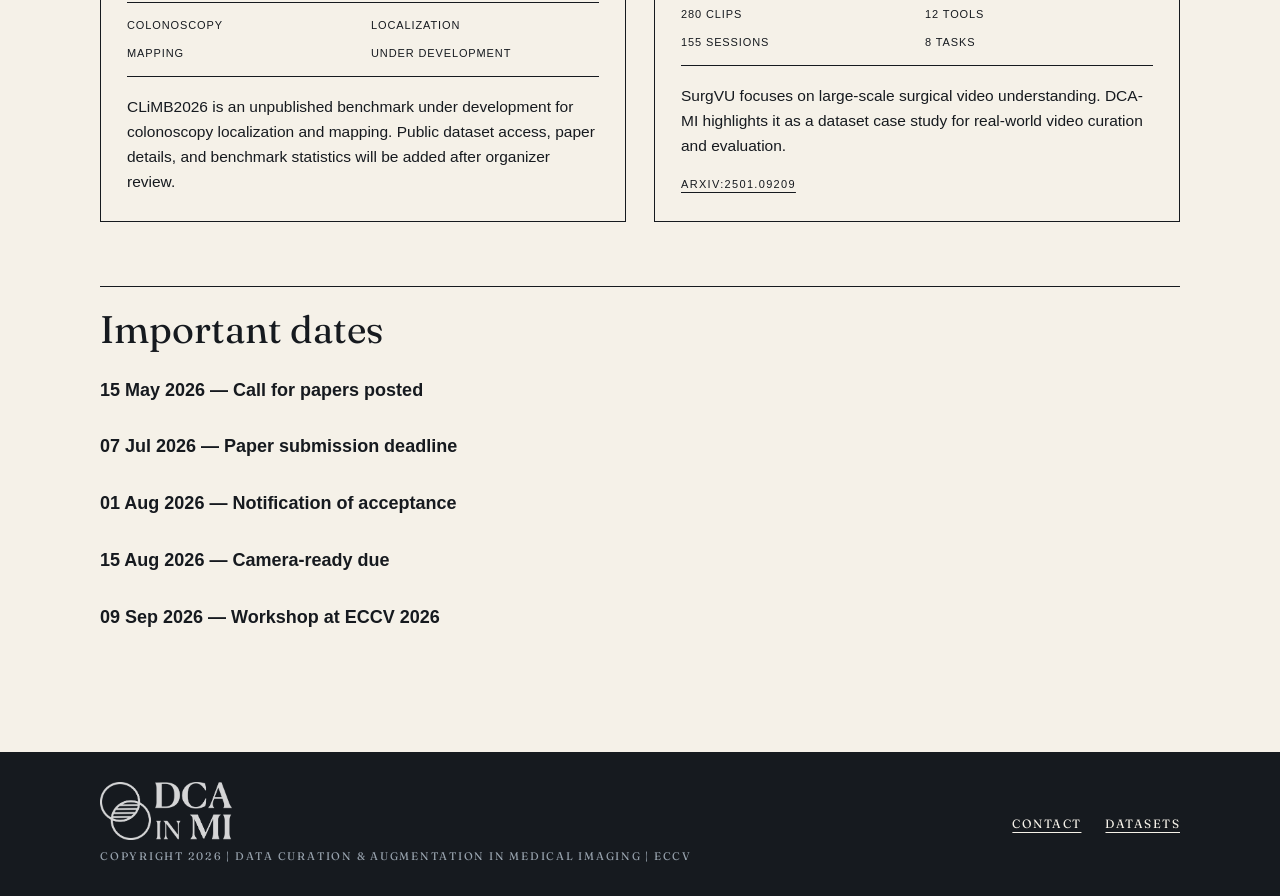
==== commit 140b3011: "too much on me" ====
--- a/index.html
+++ b/index.html
@@ -121,7 +121,7 @@
       <section class="container">
         <h2 class="section-heading">Organizers</h2>
         <div class="organizer-grid home-organizer-grid">
-          <article><img src="assets/people/sierra-bonilla.jpg" alt="Sierra Bonilla"><span></span><h3>Sierra Bonilla</h3><p>University College London PhD candidate working on surgical computer vision, 3D reconstruction, medical imaging, and the iMED dataset.</p><div class="person-links"><a href="https://sierrabonilla.com/" target="_blank" rel="noopener noreferrer">Profile</a><a href="https://www.linkedin.com/in/sierra-bonilla" target="_blank" rel="noopener noreferrer">LinkedIn</a><a href="mailto:sierra.bonilla.21@ucl.ac.uk">Email</a><a href="https://scholar.google.com/citations?user=jhELDK0AAAAJ&amp;hl=en" target="_blank" rel="noopener noreferrer">Google Scholar</a></div></article>
+          <article><img src="assets/people/sierra-bonilla.jpg" alt="Sierra Bonilla"><span></span><h3>Sierra Bonilla</h3><p>University College London PhD candidate working on surgical computer vision, 3D reconstruction, and the iMED dataset.</p><div class="person-links"><a href="https://sierrabonilla.com/" target="_blank" rel="noopener noreferrer">Profile</a><a href="https://www.linkedin.com/in/sierra-bonilla" target="_blank" rel="noopener noreferrer">LinkedIn</a><a href="mailto:sierra.bonilla.21@ucl.ac.uk">Email</a><a href="https://scholar.google.com/citations?user=jhELDK0AAAAJ&amp;hl=en" target="_blank" rel="noopener noreferrer">Google Scholar</a></div></article>
           <article><img src="assets/people/javier-morlana.jpg" alt="Javier Morlana"><span></span><h3>Javier Morlana</h3><p>Universidad de Zaragoza PhD researcher developing colonoscopy SLAM, visual place recognition, and CLiMB2026 benchmarking.</p><div class="person-links"><a href="https://jmorlana.github.io/" target="_blank" rel="noopener noreferrer">Profile</a><a href="https://www.linkedin.com/in/javiermorlana/" target="_blank" rel="noopener noreferrer">LinkedIn</a><a href="mailto:jmorlana@unizar.es">Email</a><a href="https://scholar.google.com/citations?user=1-DJMB8AAAAJ&amp;hl=en" target="_blank" rel="noopener noreferrer">Google Scholar</a></div></article>
           <article><img src="assets/people/ray-zhang.jpg" alt="Xiaorui Zhang"><span></span><h3>Xiaorui Zhang</h3><p>Intuitive Surgical machine learning engineer organizing SurgVU and building surgical video understanding and high-resolution endoscopic datasets.</p><div class="person-links"><a href="https://www.linkedin.com/in/ray-zhang-0802871a4" target="_blank" rel="noopener noreferrer">LinkedIn</a><a href="mailto:ray.zhang@intusurg.com">Email</a><a href="https://scholar.google.com/citations?user=j6O6Q3gAAAAJ&amp;hl=en" target="_blank" rel="noopener noreferrer">Google Scholar</a></div></article>
         <article><img src="assets/people/chinedu-nwoye.png" alt="Chinedu Nwoye"><span></span><h3>Chinedu Nwoye</h3><p>Advanced Research, Intuitive, with work in surgical video understanding, surgical workflow analysis, and medical computer vision.</p></article>
@@ -398,7 +398,7 @@
 
     <section class="page" id="page-organizers" data-page="organizers" aria-label="Organizers">
       <section class="container organizer-grid">
-        <article><img src="assets/people/sierra-bonilla.jpg" alt="Sierra Bonilla"><span></span><h3>Sierra Bonilla</h3><p>University College London PhD candidate working on surgical computer vision, 3D reconstruction, medical imaging, and the iMED dataset.</p><div class="person-links"><a href="https://sierrabonilla.com/" target="_blank" rel="noopener noreferrer">Profile</a><a href="https://www.linkedin.com/in/sierra-bonilla" target="_blank" rel="noopener noreferrer">LinkedIn</a><a href="mailto:sierra.bonilla.21@ucl.ac.uk">Email</a><a href="https://scholar.google.com/citations?user=jhELDK0AAAAJ&amp;hl=en" target="_blank" rel="noopener noreferrer">Google Scholar</a></div></article>
+        <article><img src="assets/people/sierra-bonilla.jpg" alt="Sierra Bonilla"><span></span><h3>Sierra Bonilla</h3><p>University College London PhD candidate working on surgical computer vision, 3D reconstruction, and the iMED dataset.</p><div class="person-links"><a href="https://sierrabonilla.com/" target="_blank" rel="noopener noreferrer">Profile</a><a href="https://www.linkedin.com/in/sierra-bonilla" target="_blank" rel="noopener noreferrer">LinkedIn</a><a href="mailto:sierra.bonilla.21@ucl.ac.uk">Email</a><a href="https://scholar.google.com/citations?user=jhELDK0AAAAJ&amp;hl=en" target="_blank" rel="noopener noreferrer">Google Scholar</a></div></article>
         <article><img src="assets/people/javier-morlana.jpg" alt="Javier Morlana"><span></span><h3>Javier Morlana</h3><p>Universidad de Zaragoza PhD researcher developing colonoscopy SLAM, visual place recognition, and CLiMB2026 benchmarking.</p><div class="person-links"><a href="https://jmorlana.github.io/" target="_blank" rel="noopener noreferrer">Profile</a><a href="https://www.linkedin.com/in/javiermorlana/" target="_blank" rel="noopener noreferrer">LinkedIn</a><a href="mailto:jmorlana@unizar.es">Email</a><a href="https://scholar.google.com/citations?user=1-DJMB8AAAAJ&amp;hl=en" target="_blank" rel="noopener noreferrer">Google Scholar</a></div></article>
         <article><img src="assets/people/ray-zhang.jpg" alt="Xiaorui Zhang"><span></span><h3>Xiaorui Zhang</h3><p>Intuitive Surgical machine learning engineer organizing SurgVU and building surgical video understanding and high-resolution endoscopic datasets.</p><div class="person-links"><a href="https://www.linkedin.com/in/ray-zhang-0802871a4" target="_blank" rel="noopener noreferrer">LinkedIn</a><a href="mailto:ray.zhang@intusurg.com">Email</a><a href="https://scholar.google.com/citations?user=j6O6Q3gAAAAJ&amp;hl=en" target="_blank" rel="noopener noreferrer">Google Scholar</a></div></article>
         <article><img src="assets/people/chinedu-nwoye.png" alt="Chinedu Nwoye"><span></span><h3>Chinedu Nwoye</h3><p>Advanced Research, Intuitive, with work in surgical video understanding, surgical workflow analysis, and medical computer vision.</p></article>
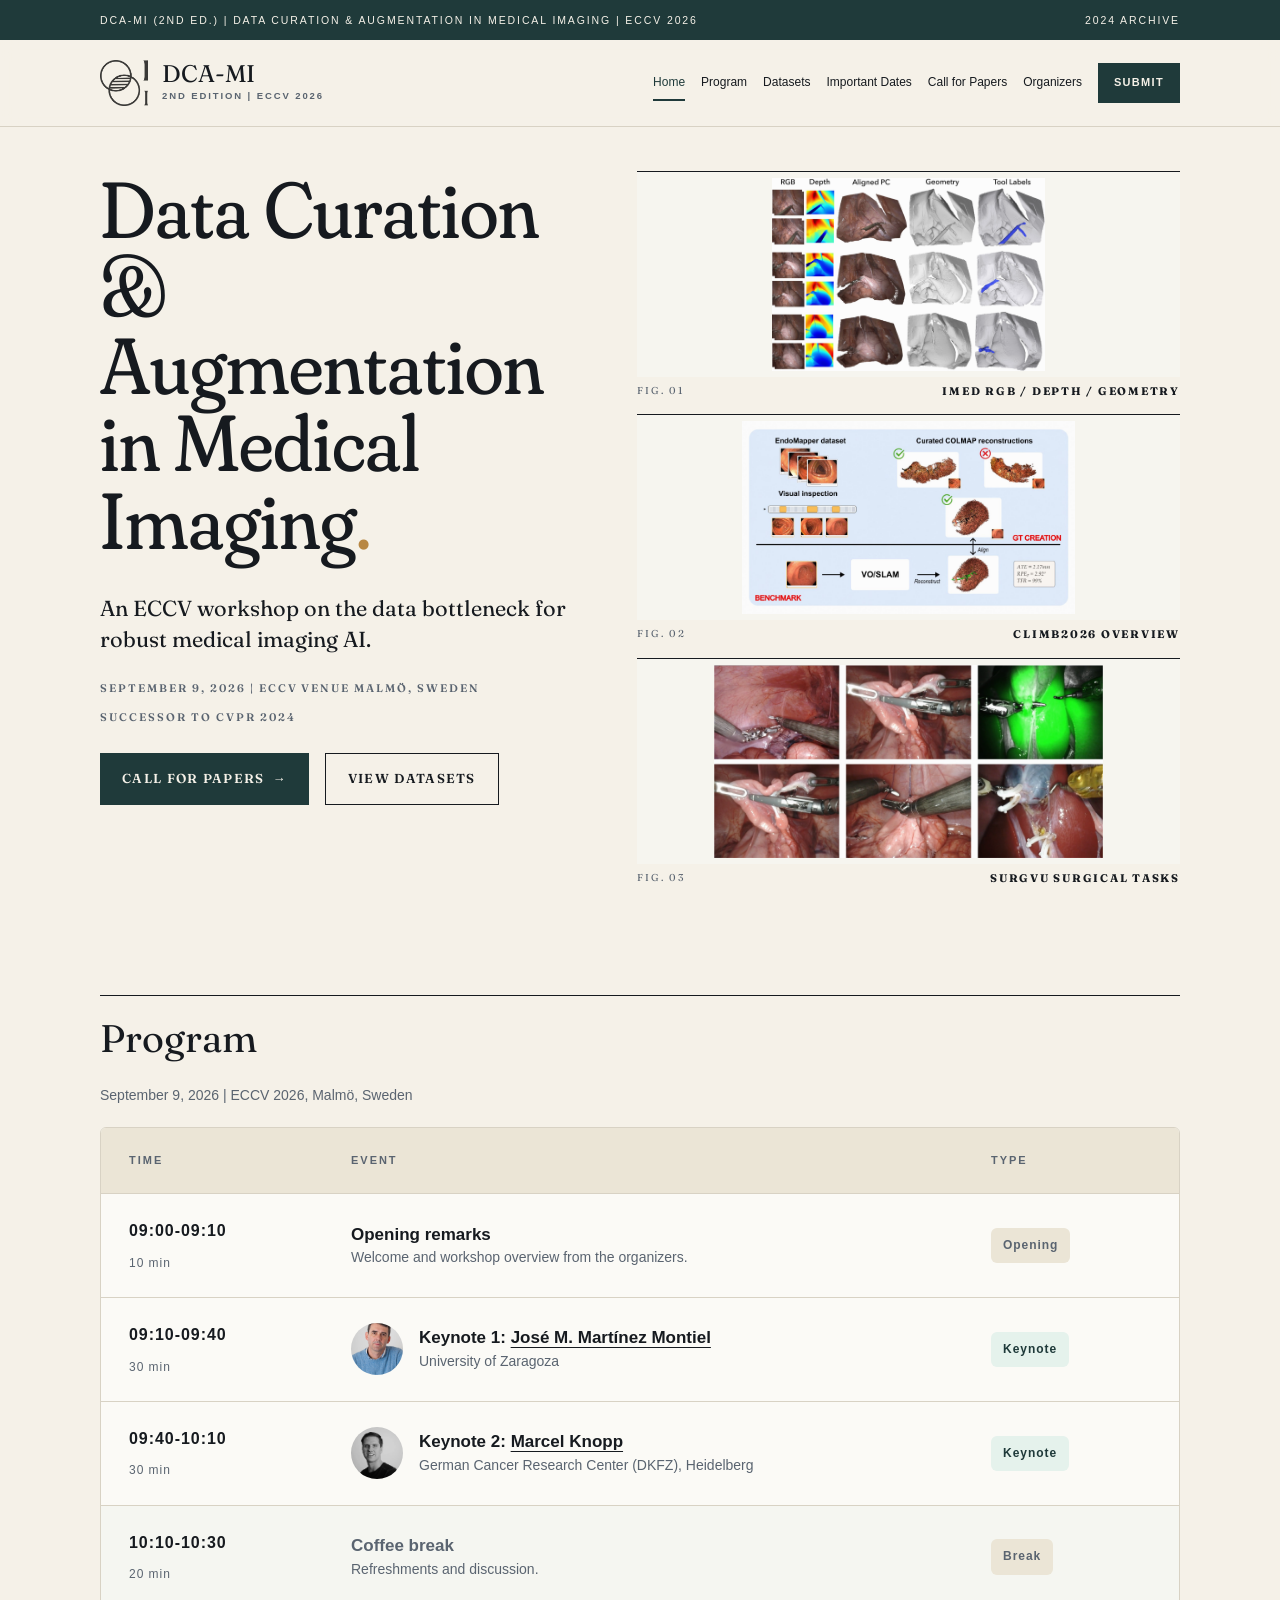
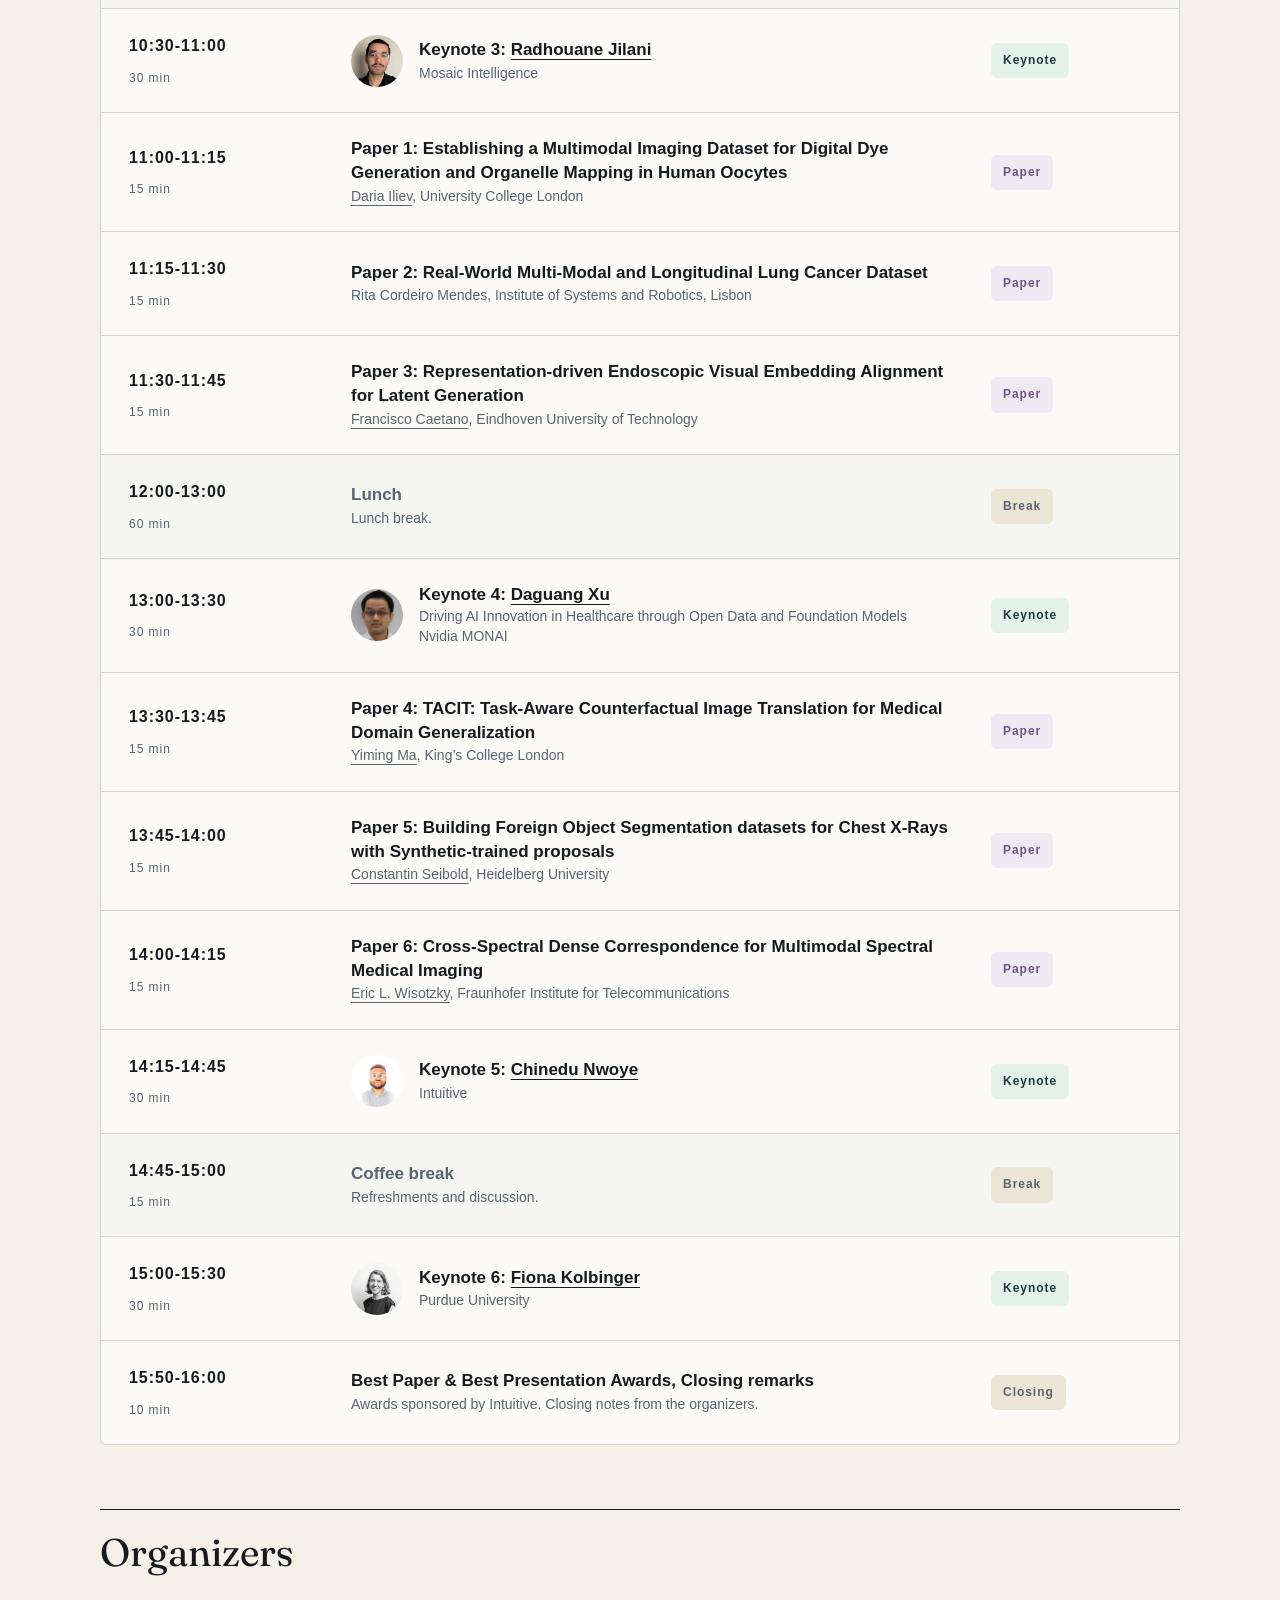
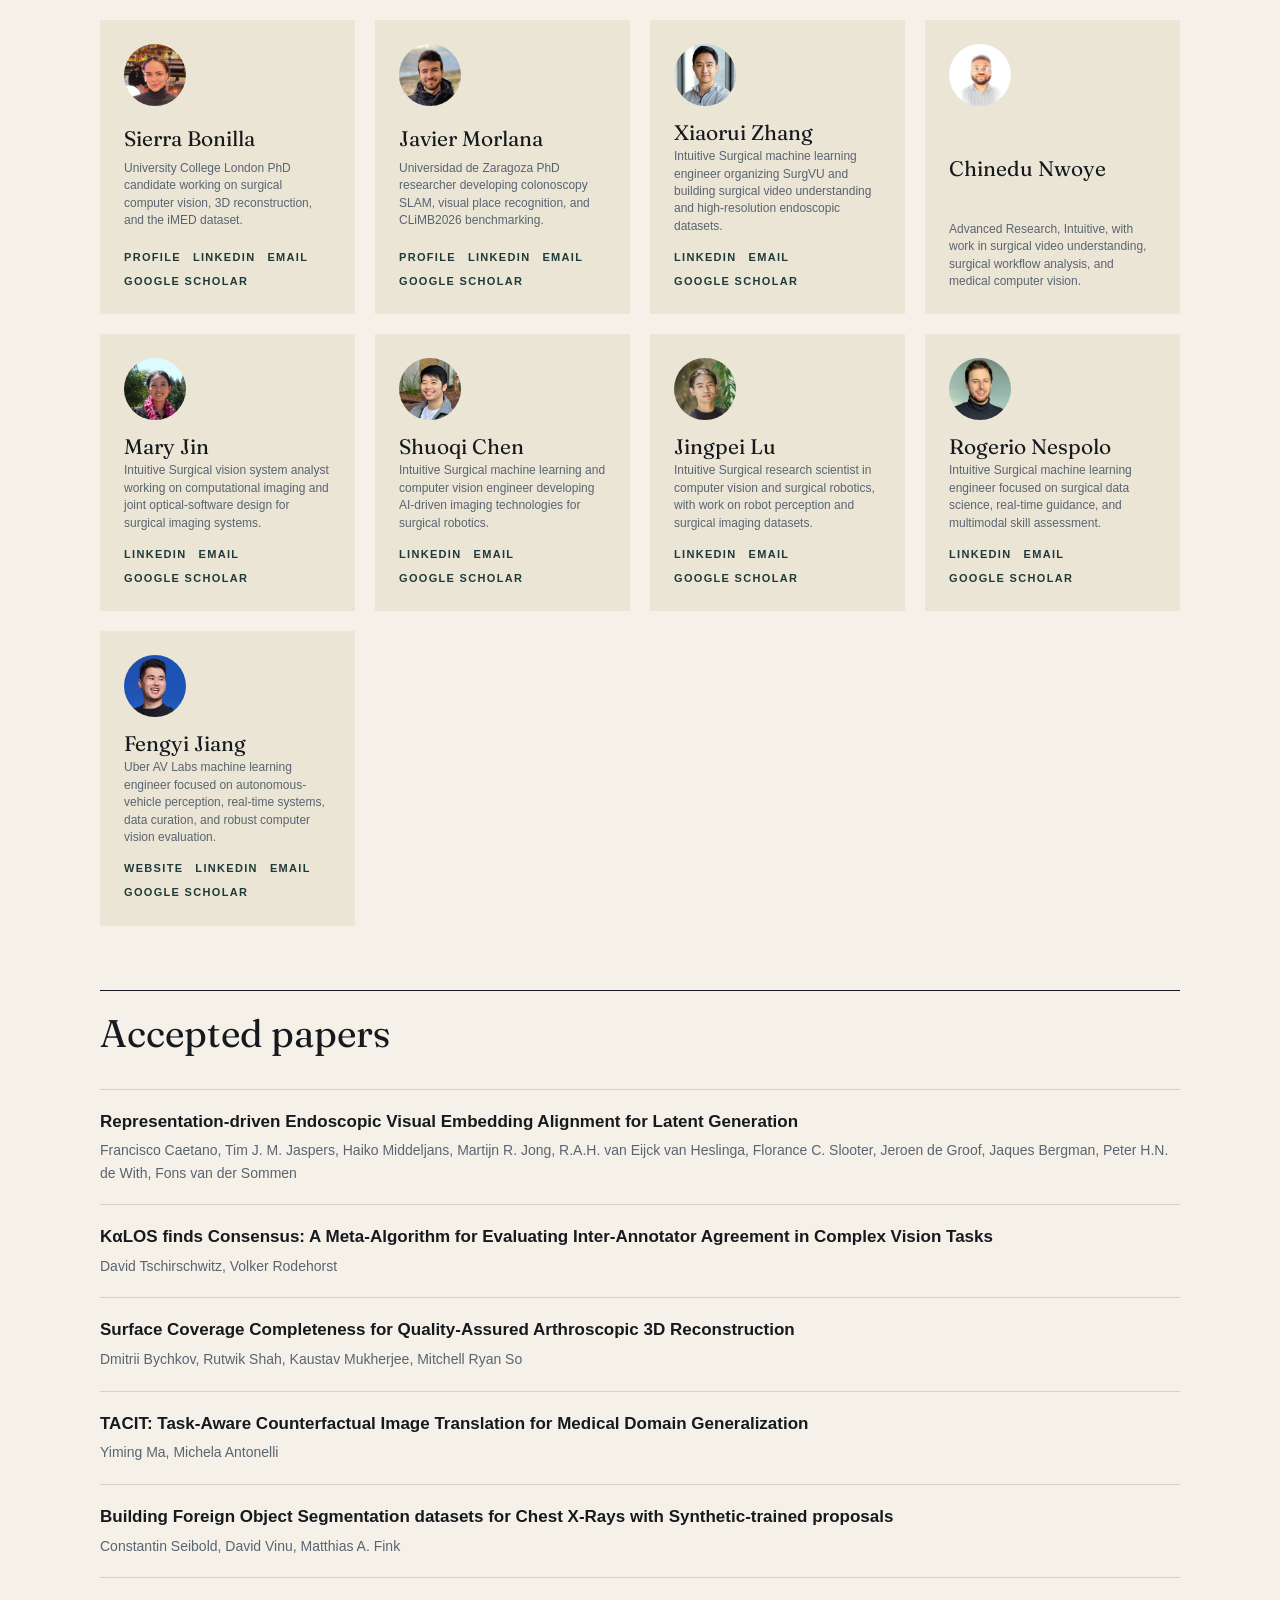
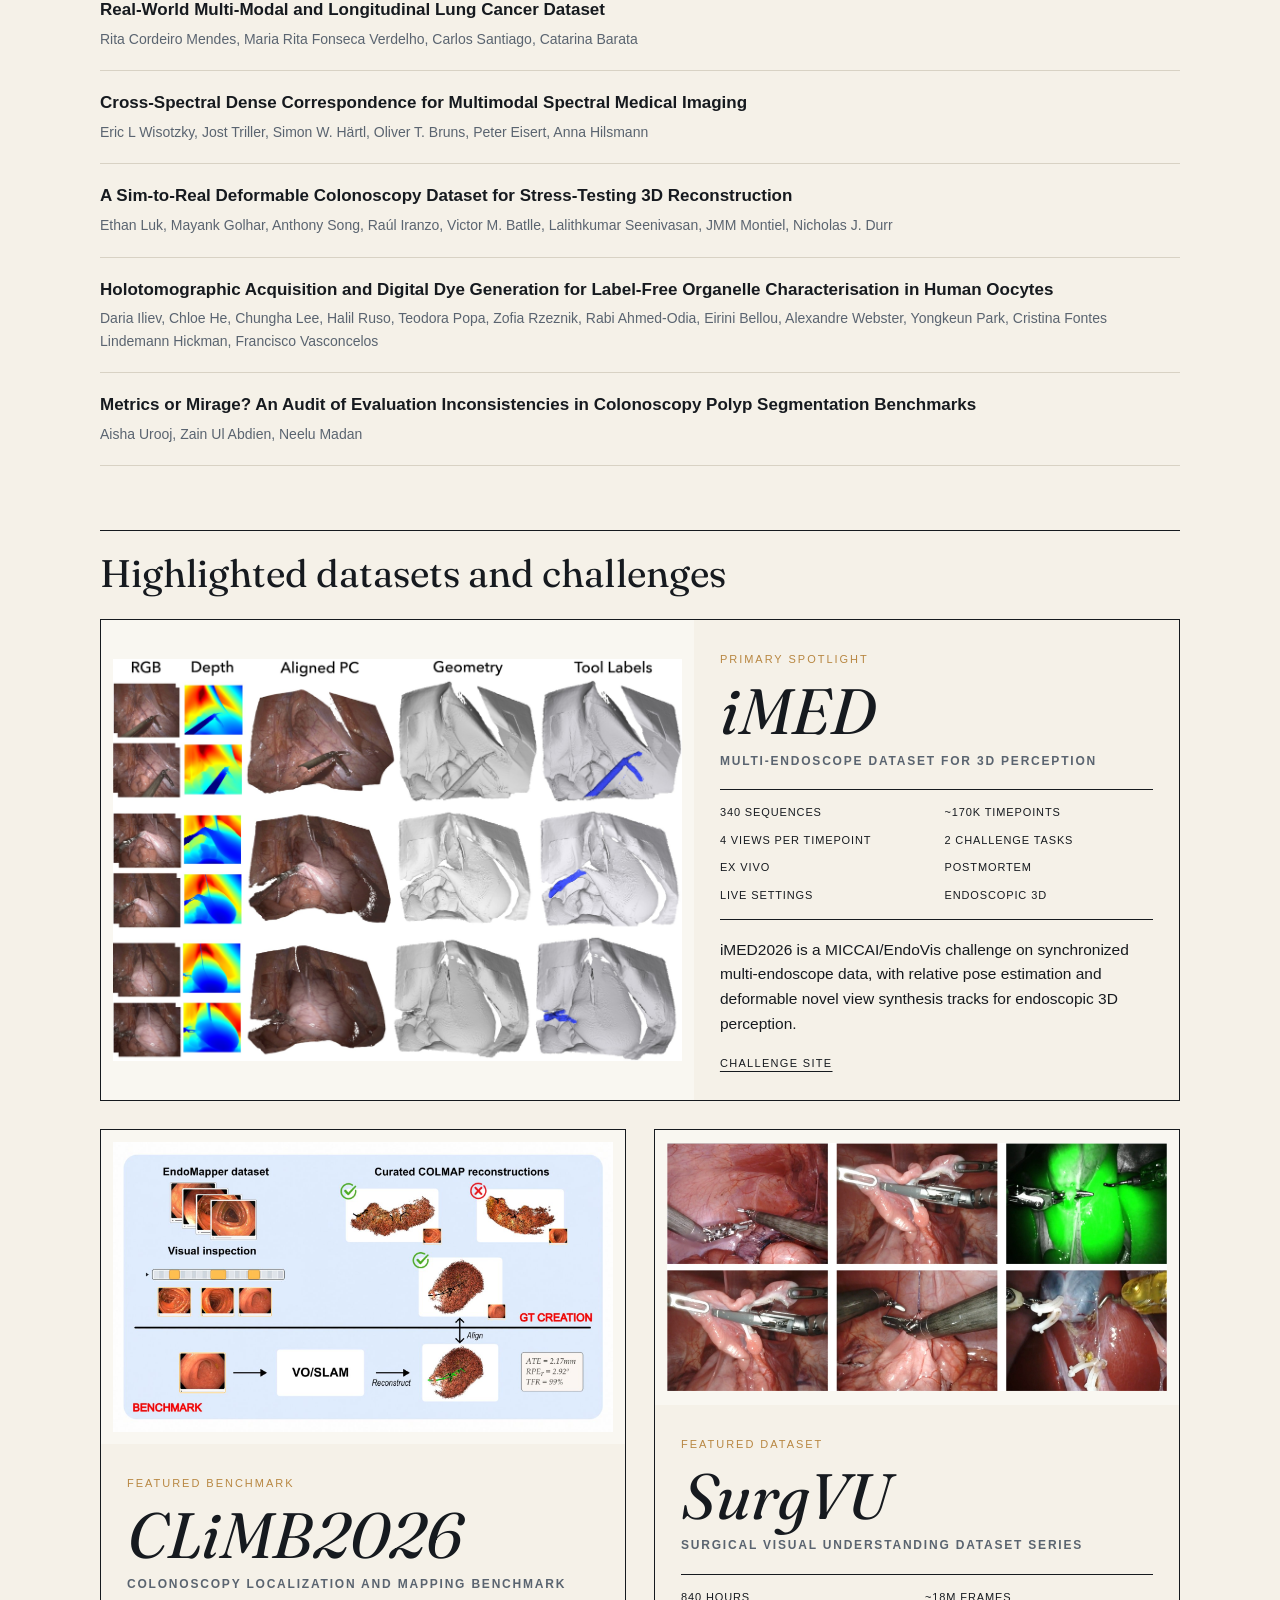
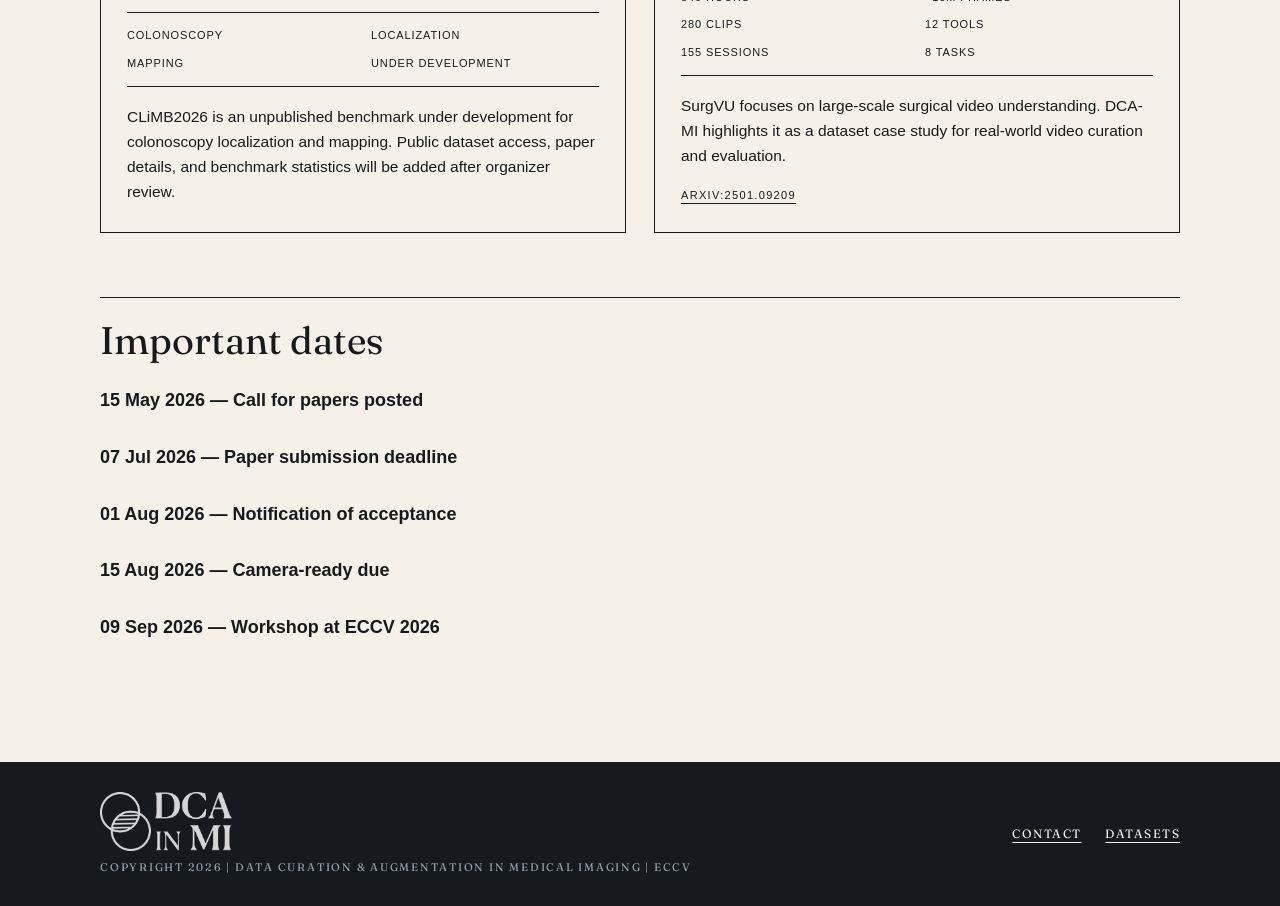
==== commit 76ab4fd8: "daguangs title" ====
--- a/index.html
+++ b/index.html
@@ -107,7 +107,7 @@
         <article><span>11:15-11:30<small>15 min</small></span><div><h3>Paper 2: Real-World Multi-Modal and Longitudinal Lung Cancer Dataset</h3><p>Rita Cordeiro Mendes, Institute of Systems and Robotics, Lisbon</p></div><em class="tag-oral">Paper</em></article>
         <article><span>11:30-11:45<small>15 min</small></span><div><h3>Paper 3: Representation-driven Endoscopic Visual Embedding Alignment for Latent Generation</h3><p><a href="https://www.linkedin.com/in/fr-caetano/" target="_blank" rel="noopener noreferrer">Francisco Caetano</a>, Eindhoven University of Technology</p></div><em class="tag-oral">Paper</em></article>
         <article class="dim"><span>12:00-13:00<small>60 min</small></span><div><h3>Lunch</h3><p>Lunch break.</p></div><em>Break</em></article>
-        <article><span>13:00-13:30<small>30 min</small></span><div class="schedule-speaker"><a class="schedule-avatar" href="https://www.linkedin.com/in/daguang-xu-2b307863/" target="_blank" rel="noopener noreferrer" aria-label="Daguang Xu on LinkedIn"><img src="assets/people/daguang-xu.jpg" alt="Daguang Xu"></a><div><h3>Keynote 4: <a href="https://www.linkedin.com/in/daguang-xu-2b307863/" target="_blank" rel="noopener noreferrer">Daguang Xu</a></h3><p>Nvidia MONAI</p></div></div><em class="tag-keynote">Keynote</em></article>
+        <article><span>13:00-13:30<small>30 min</small></span><div class="schedule-speaker"><a class="schedule-avatar" href="https://www.linkedin.com/in/daguang-xu-2b307863/" target="_blank" rel="noopener noreferrer" aria-label="Daguang Xu on LinkedIn"><img src="assets/people/daguang-xu.jpg" alt="Daguang Xu"></a><div><h3>Keynote 4: <a href="https://www.linkedin.com/in/daguang-xu-2b307863/" target="_blank" rel="noopener noreferrer">Daguang Xu</a></h3><p class="schedule-talk">Driving AI Innovation in Healthcare through Open Data and Foundation Models</p><p>Nvidia MONAI</p></div></div><em class="tag-keynote">Keynote</em></article>
         <article><span>13:30-13:45<small>15 min</small></span><div><h3>Paper 4: TACIT: Task-Aware Counterfactual Image Translation for Medical Domain Generalization</h3><p><a href="https://www.linkedin.com/in/yiming-ma-5b401a201/" target="_blank" rel="noopener noreferrer">Yiming Ma</a>, King&rsquo;s College London</p></div><em class="tag-oral">Paper</em></article>
         <article><span>13:45-14:00<small>15 min</small></span><div><h3>Paper 5: Building Foreign Object Segmentation datasets for Chest X-Rays with Synthetic-trained proposals</h3><p><a href="https://www.linkedin.com/in/constantin-seibold-7669ba250/" target="_blank" rel="noopener noreferrer">Constantin Seibold</a>, Heidelberg University</p></div><em class="tag-oral">Paper</em></article>
         <article><span>14:00-14:15<small>15 min</small></span><div><h3>Paper 6: Cross-Spectral Dense Correspondence for Multimodal Spectral Medical Imaging</h3><p><a href="https://www.linkedin.com/in/eric-wisotzky-467759403/" target="_blank" rel="noopener noreferrer">Eric L. Wisotzky</a>, Fraunhofer Institute for Telecommunications</p></div><em class="tag-oral">Paper</em></article>
@@ -385,7 +385,7 @@
         <article><span>11:15-11:30<small>15 min</small></span><div><h3>Paper 2: Real-World Multi-Modal and Longitudinal Lung Cancer Dataset</h3><p>Rita Cordeiro Mendes, Institute of Systems and Robotics, Lisbon</p></div><em class="tag-oral">Paper</em></article>
         <article><span>11:30-11:45<small>15 min</small></span><div><h3>Paper 3: Representation-driven Endoscopic Visual Embedding Alignment for Latent Generation</h3><p><a href="https://www.linkedin.com/in/fr-caetano/" target="_blank" rel="noopener noreferrer">Francisco Caetano</a>, Eindhoven University of Technology</p></div><em class="tag-oral">Paper</em></article>
         <article class="dim"><span>12:00-13:00<small>60 min</small></span><div><h3>Lunch</h3><p>Lunch break.</p></div><em>Break</em></article>
-        <article><span>13:00-13:30<small>30 min</small></span><div class="schedule-speaker"><a class="schedule-avatar" href="https://www.linkedin.com/in/daguang-xu-2b307863/" target="_blank" rel="noopener noreferrer" aria-label="Daguang Xu on LinkedIn"><img src="assets/people/daguang-xu.jpg" alt="Daguang Xu"></a><div><h3>Keynote 4: <a href="https://www.linkedin.com/in/daguang-xu-2b307863/" target="_blank" rel="noopener noreferrer">Daguang Xu</a></h3><p>Nvidia MONAI</p></div></div><em class="tag-keynote">Keynote</em></article>
+        <article><span>13:00-13:30<small>30 min</small></span><div class="schedule-speaker"><a class="schedule-avatar" href="https://www.linkedin.com/in/daguang-xu-2b307863/" target="_blank" rel="noopener noreferrer" aria-label="Daguang Xu on LinkedIn"><img src="assets/people/daguang-xu.jpg" alt="Daguang Xu"></a><div><h3>Keynote 4: <a href="https://www.linkedin.com/in/daguang-xu-2b307863/" target="_blank" rel="noopener noreferrer">Daguang Xu</a></h3><p class="schedule-talk">Driving AI Innovation in Healthcare through Open Data and Foundation Models</p><p>Nvidia MONAI</p></div></div><em class="tag-keynote">Keynote</em></article>
         <article><span>13:30-13:45<small>15 min</small></span><div><h3>Paper 4: TACIT: Task-Aware Counterfactual Image Translation for Medical Domain Generalization</h3><p><a href="https://www.linkedin.com/in/yiming-ma-5b401a201/" target="_blank" rel="noopener noreferrer">Yiming Ma</a>, King&rsquo;s College London</p></div><em class="tag-oral">Paper</em></article>
         <article><span>13:45-14:00<small>15 min</small></span><div><h3>Paper 5: Building Foreign Object Segmentation datasets for Chest X-Rays with Synthetic-trained proposals</h3><p><a href="https://www.linkedin.com/in/constantin-seibold-7669ba250/" target="_blank" rel="noopener noreferrer">Constantin Seibold</a>, Heidelberg University</p></div><em class="tag-oral">Paper</em></article>
         <article><span>14:00-14:15<small>15 min</small></span><div><h3>Paper 6: Cross-Spectral Dense Correspondence for Multimodal Spectral Medical Imaging</h3><p><a href="https://www.linkedin.com/in/eric-wisotzky-467759403/" target="_blank" rel="noopener noreferrer">Eric L. Wisotzky</a>, Fraunhofer Institute for Telecommunications</p></div><em class="tag-oral">Paper</em></article>
--- a/styles.css
+++ b/styles.css
@@ -1119,6 +1119,13 @@
   font-size: 17px;
   font-weight: 600;
   line-height: 1.4;
+}
+.schedule-talk {
+  margin: 4px 0 2px;
+  color: var(--ink);
+  font-size: 13px;
+  font-weight: 400;
+  line-height: 1.35;
 }
 
 .accepted-paper-list {
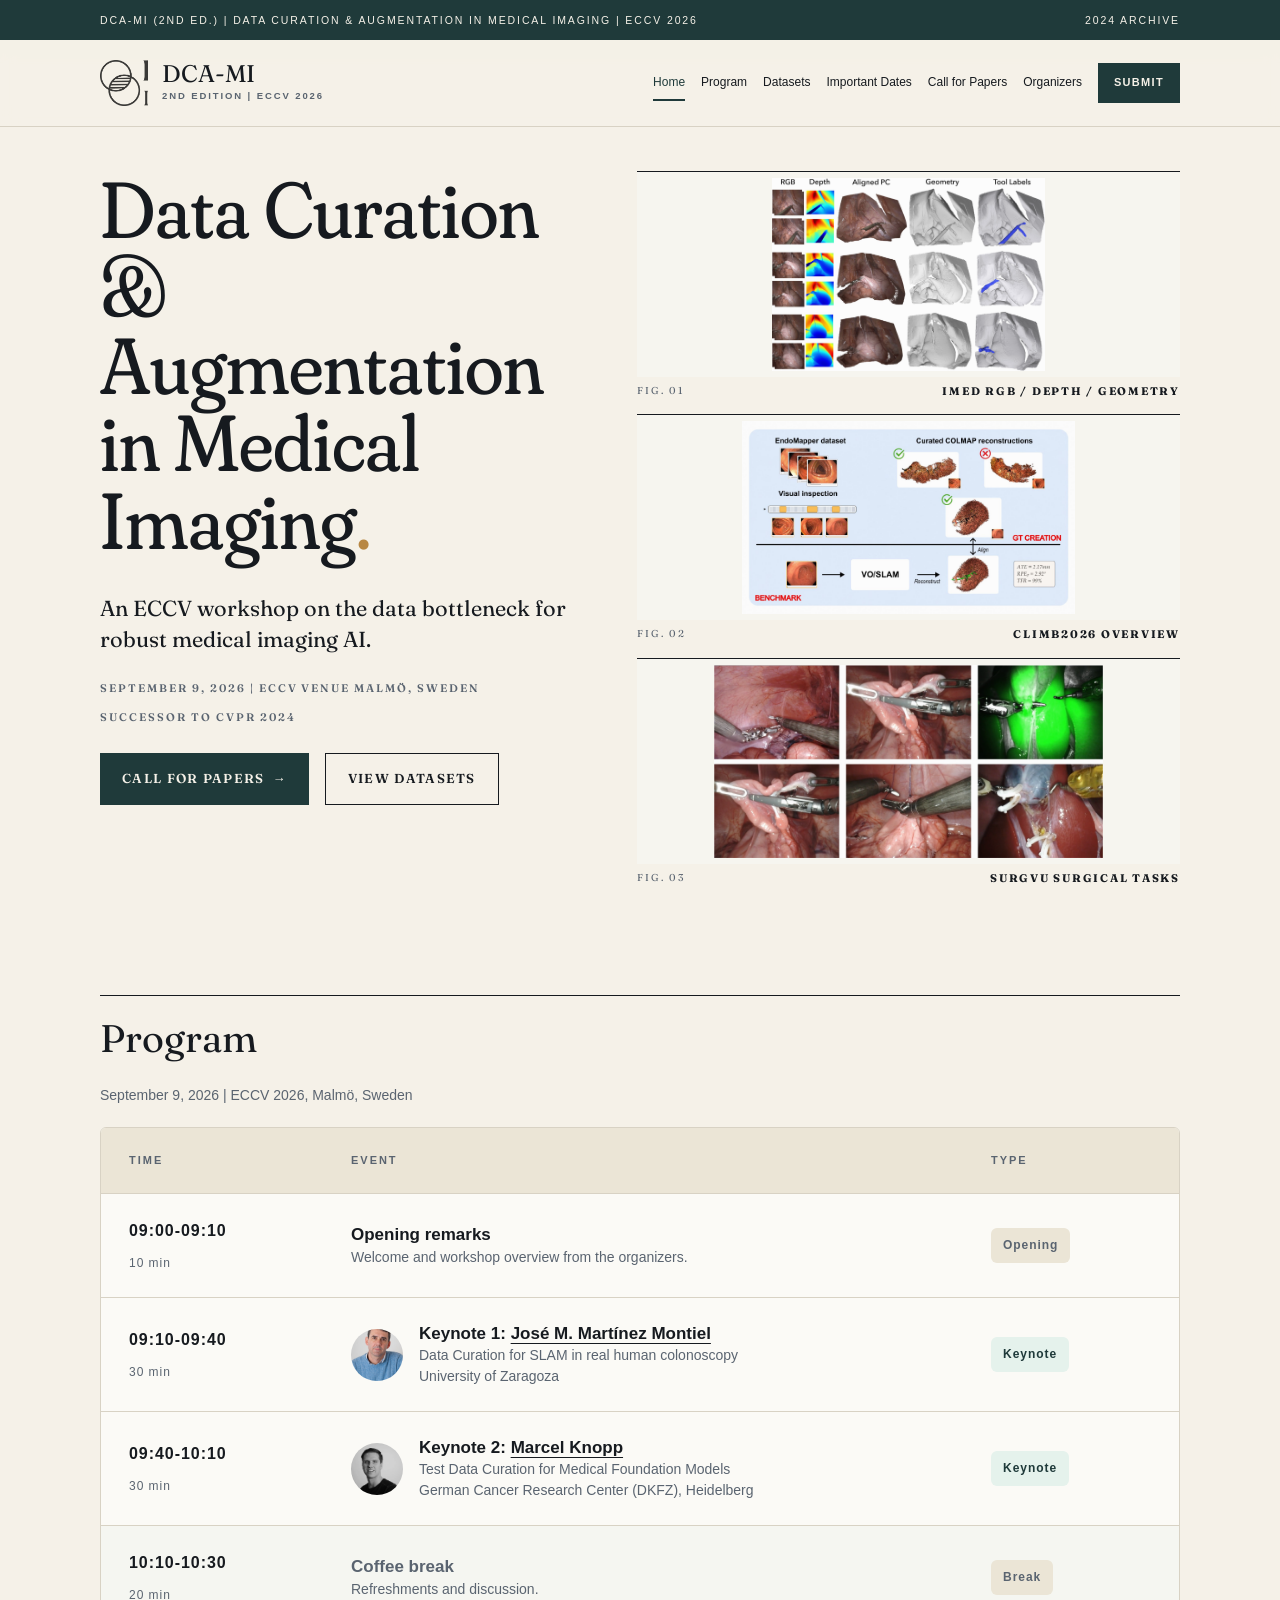
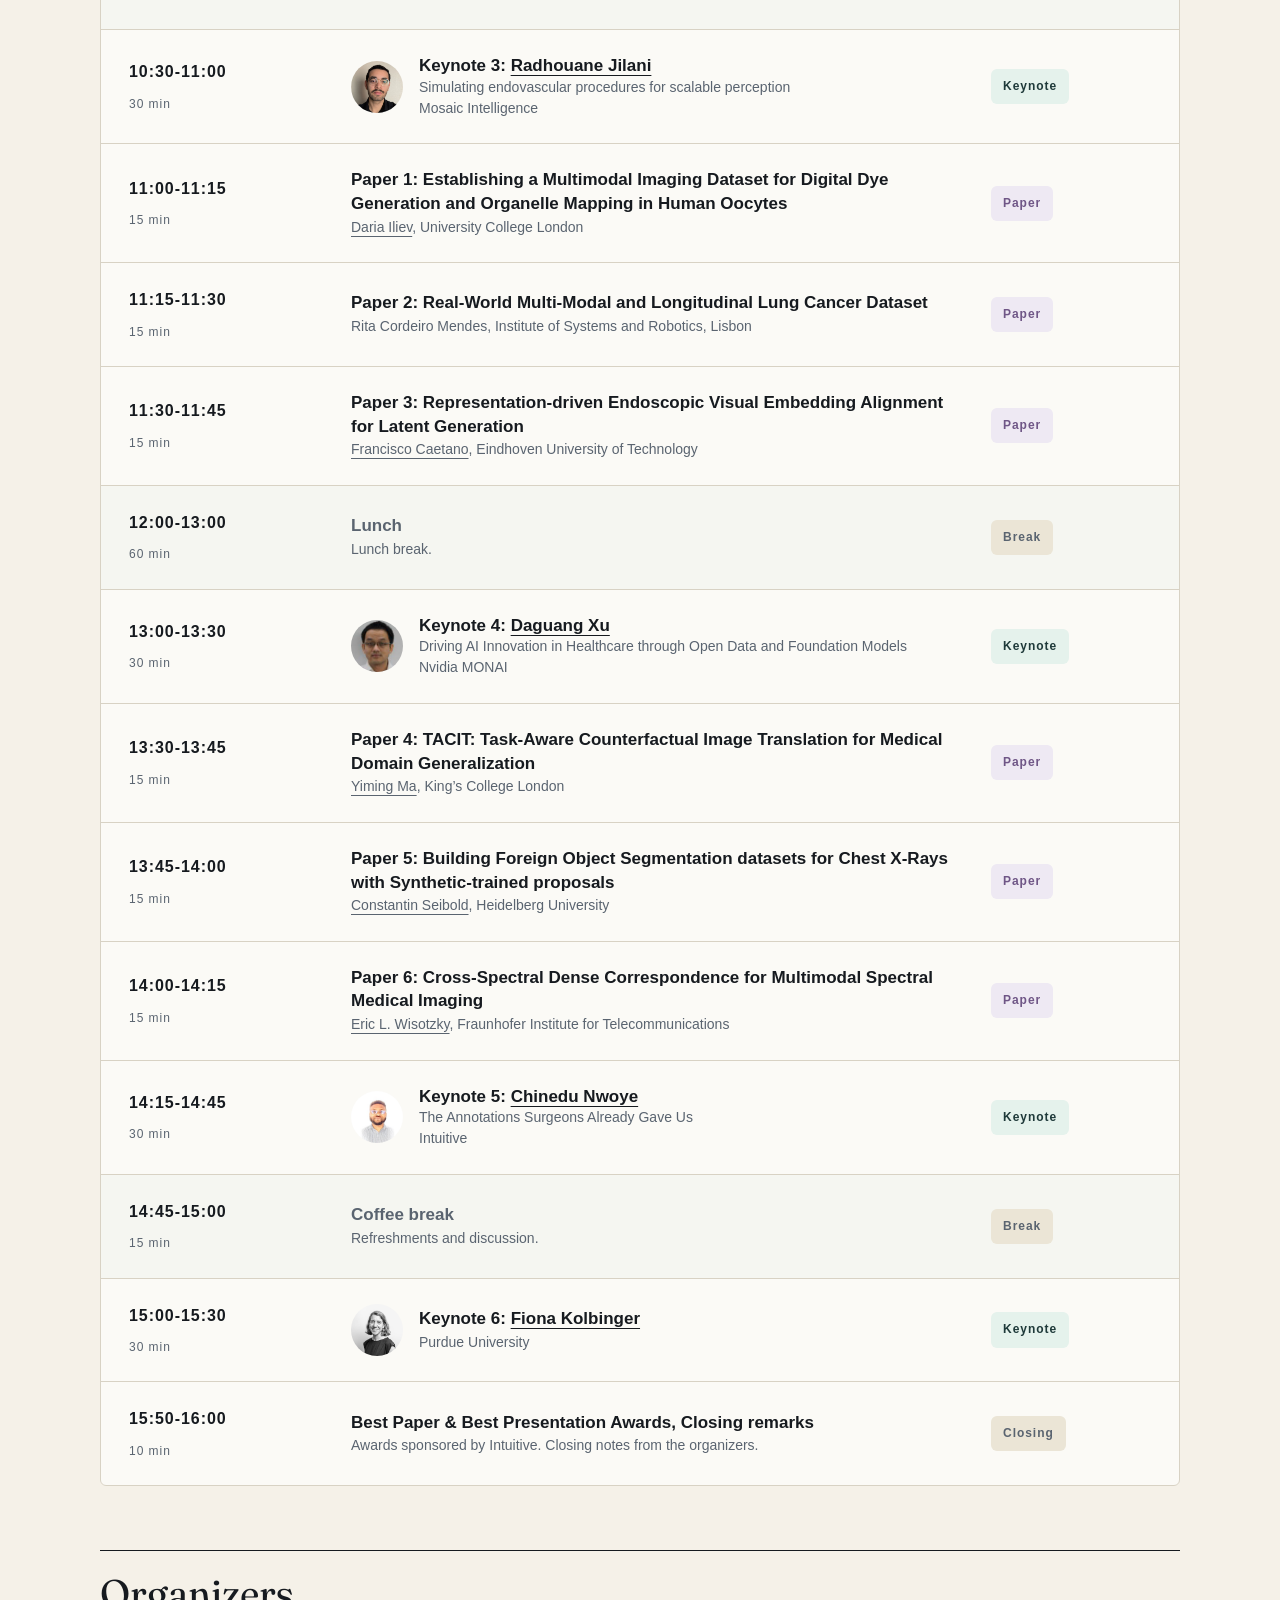
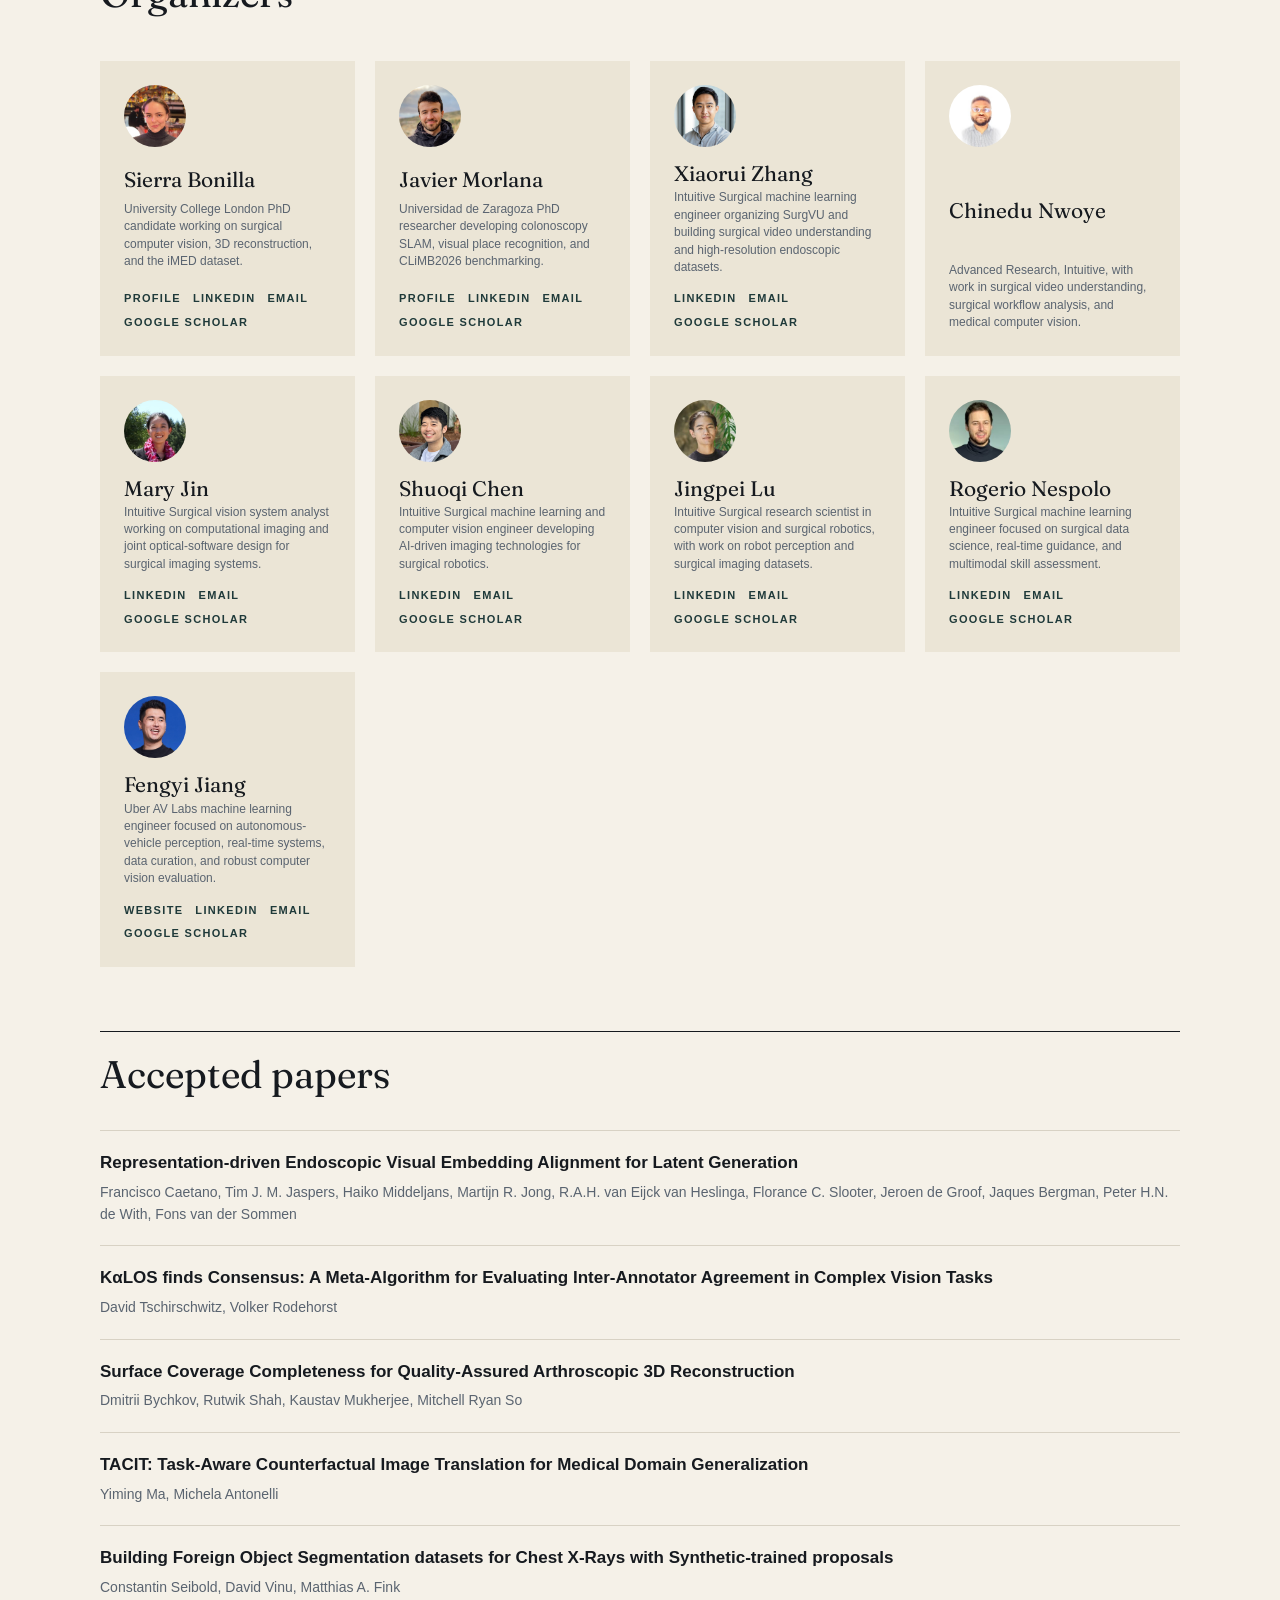
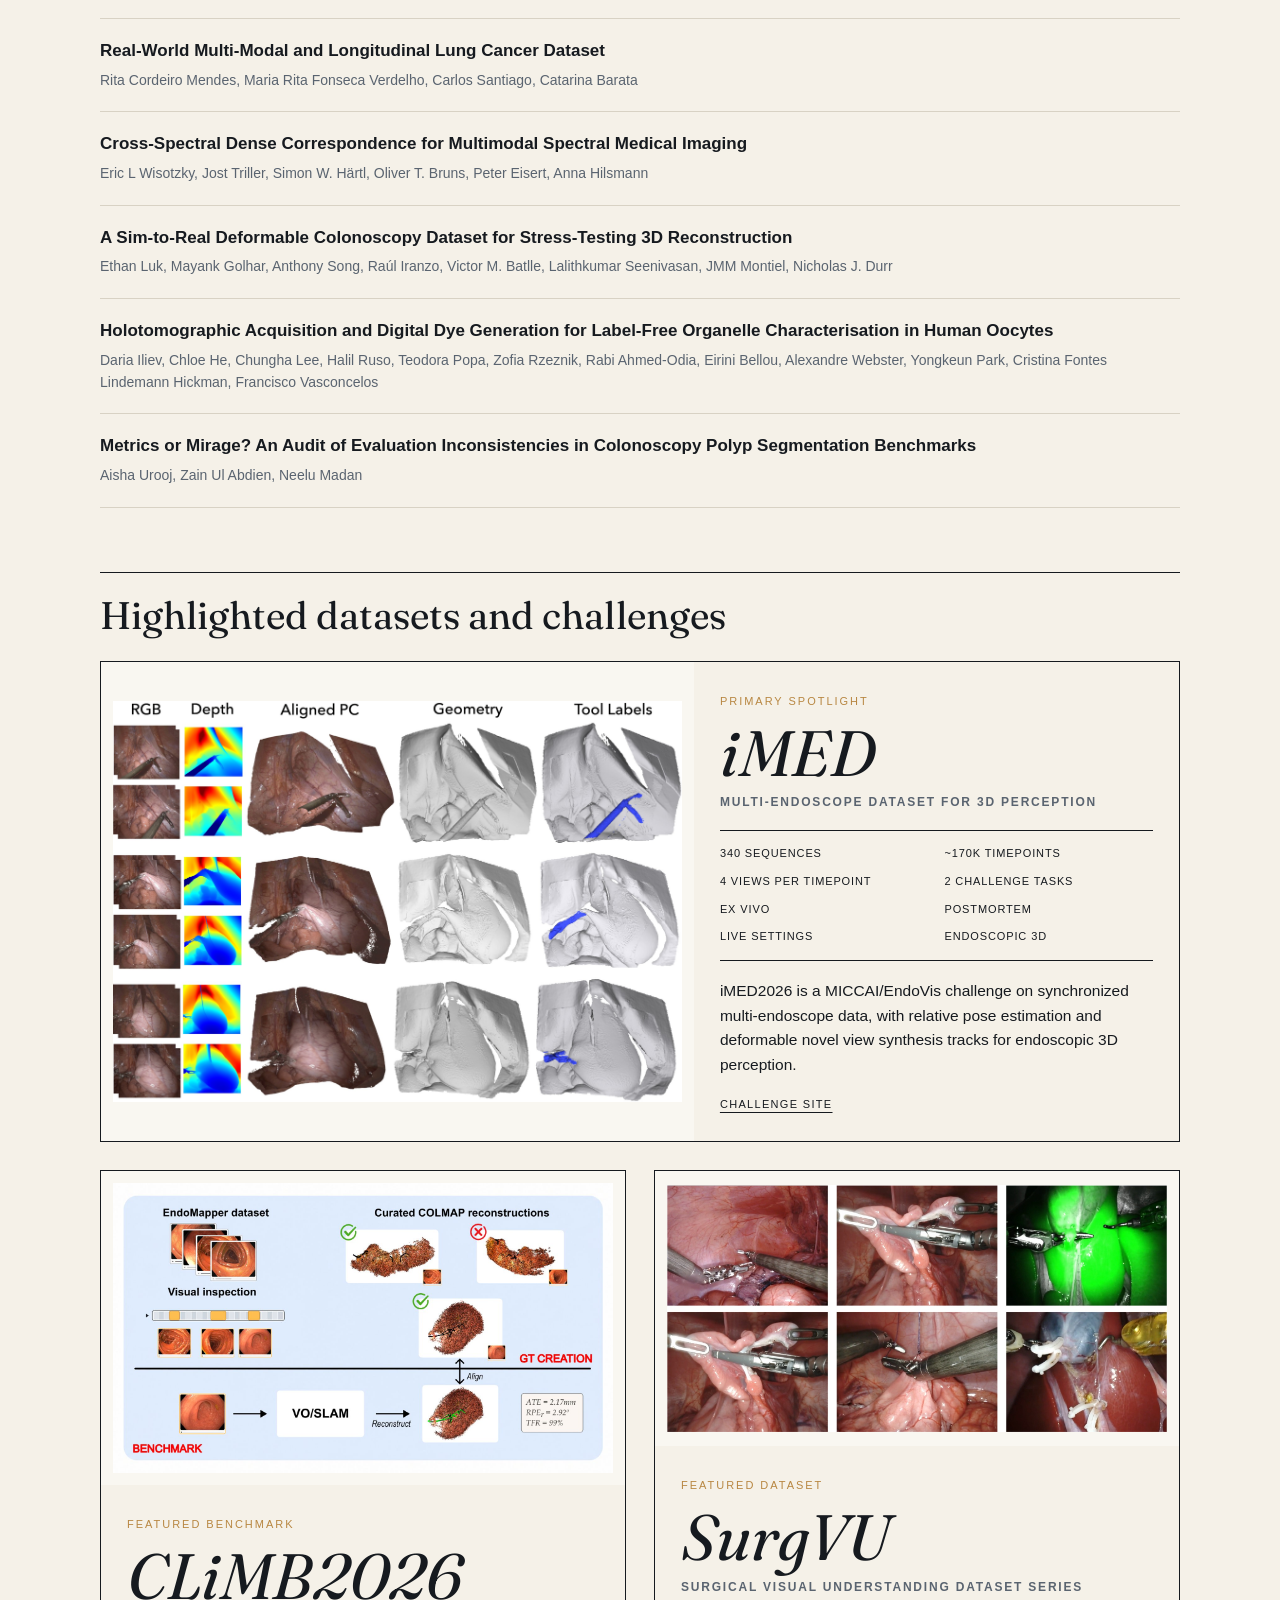
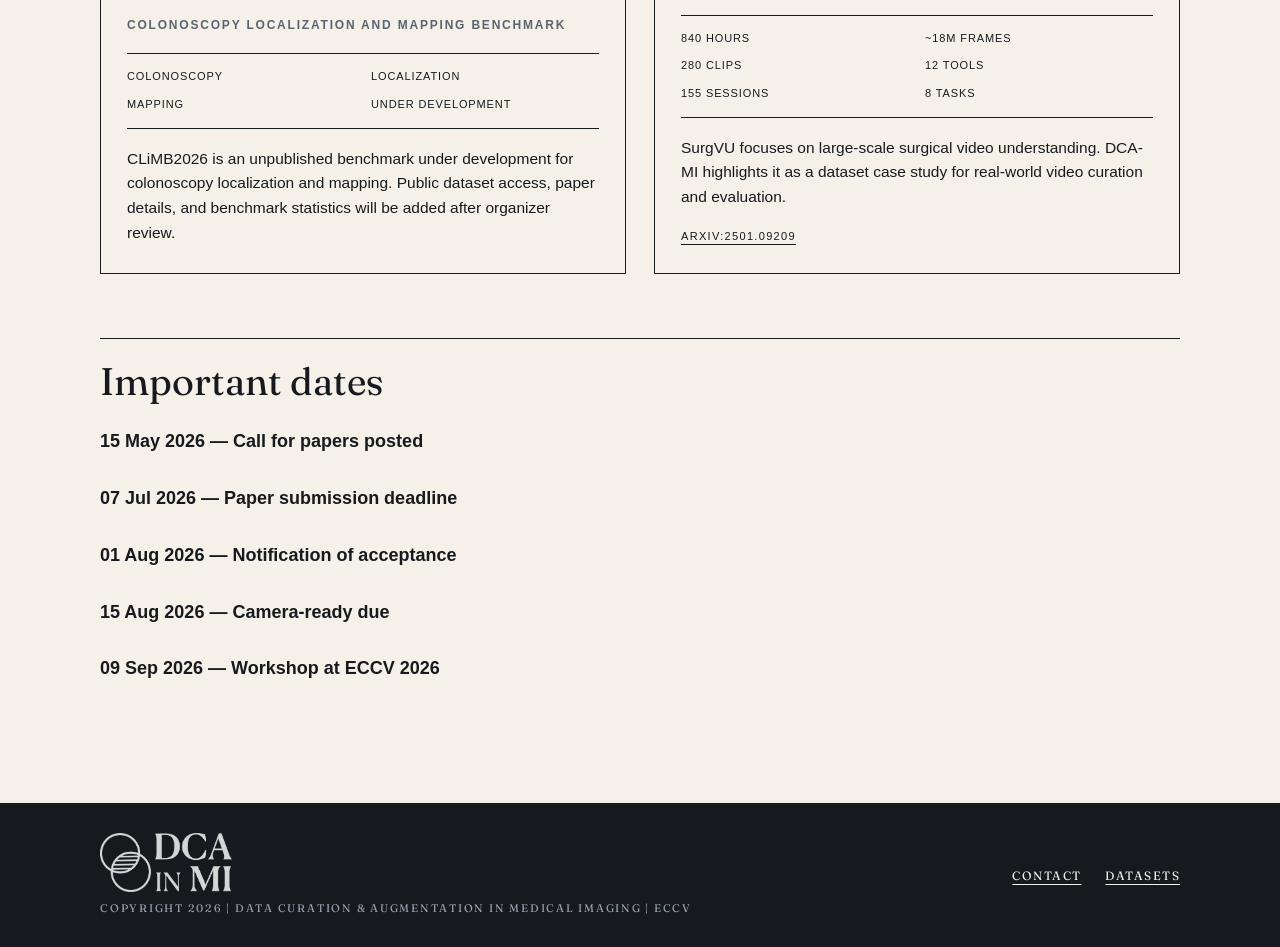
==== commit 6743117f: "adding titles" ====
--- a/index.html
+++ b/index.html
@@ -99,10 +99,10 @@
         <div class="schedule">
         <div class="schedule-head"><span>Time</span><span>Event</span><span>Type</span></div>
         <article><span>09:00-09:10<small>10 min</small></span><div><h3>Opening remarks</h3><p>Welcome and workshop overview from the organizers.</p></div><em>Opening</em></article>
-        <article><span>09:10-09:40<small>30 min</small></span><div class="schedule-speaker"><a class="schedule-avatar" href="https://www.linkedin.com/in/jose-mar%C3%ADa-mart%C3%ADnez-montiel-1a229013/" target="_blank" rel="noopener noreferrer" aria-label="José M. Martínez Montiel on LinkedIn"><img src="assets/people/jose-montiel.jpg" alt="José M. Martínez Montiel"></a><div><h3>Keynote 1: <a href="https://www.linkedin.com/in/jose-mar%C3%ADa-mart%C3%ADnez-montiel-1a229013/" target="_blank" rel="noopener noreferrer">José M. Martínez Montiel</a></h3><p>University of Zaragoza</p></div></div><em class="tag-keynote">Keynote</em></article>
-        <article><span>09:40-10:10<small>30 min</small></span><div class="schedule-speaker"><a class="schedule-avatar" href="https://www.linkedin.com/in/marcelknopp/" target="_blank" rel="noopener noreferrer" aria-label="Marcel Knopp on LinkedIn"><img src="assets/people/marcel-knopp.png" alt="Marcel Knopp"></a><div><h3>Keynote 2: <a href="https://www.linkedin.com/in/marcelknopp/" target="_blank" rel="noopener noreferrer">Marcel Knopp</a></h3><p>German Cancer Research Center (DKFZ), Heidelberg</p></div></div><em class="tag-keynote">Keynote</em></article>
+        <article><span>09:10-09:40<small>30 min</small></span><div class="schedule-speaker"><a class="schedule-avatar" href="https://www.linkedin.com/in/jose-mar%C3%ADa-mart%C3%ADnez-montiel-1a229013/" target="_blank" rel="noopener noreferrer" aria-label="José M. Martínez Montiel on LinkedIn"><img src="assets/people/jose-montiel.jpg" alt="José M. Martínez Montiel"></a><div><h3>Keynote 1: <a href="https://www.linkedin.com/in/jose-mar%C3%ADa-mart%C3%ADnez-montiel-1a229013/" target="_blank" rel="noopener noreferrer">José M. Martínez Montiel</a></h3><p class="schedule-talk">Data Curation for SLAM in real human colonoscopy</p><p>University of Zaragoza</p></div></div><em class="tag-keynote">Keynote</em></article>
+        <article><span>09:40-10:10<small>30 min</small></span><div class="schedule-speaker"><a class="schedule-avatar" href="https://www.linkedin.com/in/marcelknopp/" target="_blank" rel="noopener noreferrer" aria-label="Marcel Knopp on LinkedIn"><img src="assets/people/marcel-knopp.png" alt="Marcel Knopp"></a><div><h3>Keynote 2: <a href="https://www.linkedin.com/in/marcelknopp/" target="_blank" rel="noopener noreferrer">Marcel Knopp</a></h3><p class="schedule-talk">Test Data Curation for Medical Foundation Models</p><p>German Cancer Research Center (DKFZ), Heidelberg</p></div></div><em class="tag-keynote">Keynote</em></article>
         <article class="dim"><span>10:10-10:30<small>20 min</small></span><div><h3>Coffee break</h3><p>Refreshments and discussion.</p></div><em>Break</em></article>
-        <article><span>10:30-11:00<small>30 min</small></span><div class="schedule-speaker"><a class="schedule-avatar" href="https://www.linkedin.com/in/radhouane-jilani/" target="_blank" rel="noopener noreferrer" aria-label="Radhouane Jilani on LinkedIn"><img src="assets/people/radhouane-jilani.jpeg" alt="Radhouane Jilani"></a><div><h3>Keynote 3: <a href="https://www.linkedin.com/in/radhouane-jilani/" target="_blank" rel="noopener noreferrer">Radhouane Jilani</a></h3><p>Mosaic Intelligence</p></div></div><em class="tag-keynote">Keynote</em></article>
+        <article><span>10:30-11:00<small>30 min</small></span><div class="schedule-speaker"><a class="schedule-avatar" href="https://www.linkedin.com/in/radhouane-jilani/" target="_blank" rel="noopener noreferrer" aria-label="Radhouane Jilani on LinkedIn"><img src="assets/people/radhouane-jilani.jpeg" alt="Radhouane Jilani"></a><div><h3>Keynote 3: <a href="https://www.linkedin.com/in/radhouane-jilani/" target="_blank" rel="noopener noreferrer">Radhouane Jilani</a></h3><p class="schedule-talk">Simulating endovascular procedures for scalable perception</p><p>Mosaic Intelligence</p></div></div><em class="tag-keynote">Keynote</em></article>
         <article><span>11:00-11:15<small>15 min</small></span><div><h3>Paper 1: Establishing a Multimodal Imaging Dataset for Digital Dye Generation and Organelle Mapping in Human Oocytes</h3><p><a href="https://www.linkedin.com/in/dariailiev/" target="_blank" rel="noopener noreferrer">Daria Iliev</a>, University College London</p></div><em class="tag-oral">Paper</em></article>
         <article><span>11:15-11:30<small>15 min</small></span><div><h3>Paper 2: Real-World Multi-Modal and Longitudinal Lung Cancer Dataset</h3><p>Rita Cordeiro Mendes, Institute of Systems and Robotics, Lisbon</p></div><em class="tag-oral">Paper</em></article>
         <article><span>11:30-11:45<small>15 min</small></span><div><h3>Paper 3: Representation-driven Endoscopic Visual Embedding Alignment for Latent Generation</h3><p><a href="https://www.linkedin.com/in/fr-caetano/" target="_blank" rel="noopener noreferrer">Francisco Caetano</a>, Eindhoven University of Technology</p></div><em class="tag-oral">Paper</em></article>
@@ -111,7 +111,7 @@
         <article><span>13:30-13:45<small>15 min</small></span><div><h3>Paper 4: TACIT: Task-Aware Counterfactual Image Translation for Medical Domain Generalization</h3><p><a href="https://www.linkedin.com/in/yiming-ma-5b401a201/" target="_blank" rel="noopener noreferrer">Yiming Ma</a>, King&rsquo;s College London</p></div><em class="tag-oral">Paper</em></article>
         <article><span>13:45-14:00<small>15 min</small></span><div><h3>Paper 5: Building Foreign Object Segmentation datasets for Chest X-Rays with Synthetic-trained proposals</h3><p><a href="https://www.linkedin.com/in/constantin-seibold-7669ba250/" target="_blank" rel="noopener noreferrer">Constantin Seibold</a>, Heidelberg University</p></div><em class="tag-oral">Paper</em></article>
         <article><span>14:00-14:15<small>15 min</small></span><div><h3>Paper 6: Cross-Spectral Dense Correspondence for Multimodal Spectral Medical Imaging</h3><p><a href="https://www.linkedin.com/in/eric-wisotzky-467759403/" target="_blank" rel="noopener noreferrer">Eric L. Wisotzky</a>, Fraunhofer Institute for Telecommunications</p></div><em class="tag-oral">Paper</em></article>
-        <article><span>14:15-14:45<small>30 min</small></span><div class="schedule-speaker"><a class="schedule-avatar" href="https://www.linkedin.com/in/chinedu-nwoye/" target="_blank" rel="noopener noreferrer" aria-label="Chinedu Nwoye on LinkedIn"><img src="assets/people/chinedu-nwoye.png" alt="Chinedu Nwoye"></a><div><h3>Keynote 5: <a href="https://www.linkedin.com/in/chinedu-nwoye/" target="_blank" rel="noopener noreferrer">Chinedu Nwoye</a></h3><p>Intuitive</p></div></div><em class="tag-keynote">Keynote</em></article>
+        <article><span>14:15-14:45<small>30 min</small></span><div class="schedule-speaker"><a class="schedule-avatar" href="https://www.linkedin.com/in/chinedu-nwoye/" target="_blank" rel="noopener noreferrer" aria-label="Chinedu Nwoye on LinkedIn"><img src="assets/people/chinedu-nwoye.png" alt="Chinedu Nwoye"></a><div><h3>Keynote 5: <a href="https://www.linkedin.com/in/chinedu-nwoye/" target="_blank" rel="noopener noreferrer">Chinedu Nwoye</a></h3><p class="schedule-talk">The Annotations Surgeons Already Gave Us</p><p>Intuitive</p></div></div><em class="tag-keynote">Keynote</em></article>
         <article class="dim"><span>14:45-15:00<small>15 min</small></span><div><h3>Coffee break</h3><p>Refreshments and discussion.</p></div><em>Break</em></article>
         <article><span>15:00-15:30<small>30 min</small></span><div class="schedule-speaker"><a class="schedule-avatar" href="https://www.linkedin.com/in/fiona-kolbinger-01b332244/" target="_blank" rel="noopener noreferrer" aria-label="Fiona Kolbinger on LinkedIn"><img src="assets/people/fiona-kolbinger.jpg" alt="Fiona Kolbinger"></a><div><h3>Keynote 6: <a href="https://www.linkedin.com/in/fiona-kolbinger-01b332244/" target="_blank" rel="noopener noreferrer">Fiona Kolbinger</a></h3><p>Purdue University</p></div></div><em class="tag-keynote">Keynote</em></article>
         <article><span>15:50-16:00<small>10 min</small></span><div><h3>Best Paper &amp; Best Presentation Awards, Closing remarks</h3><p>Awards sponsored by Intuitive. Closing notes from the organizers.</p></div><em>Closing</em></article>
@@ -377,10 +377,10 @@
       <section class="container schedule">
         <div class="schedule-head"><span>Time</span><span>Event</span><span>Type</span></div>
         <article><span>09:00-09:10<small>10 min</small></span><div><h3>Opening remarks</h3><p>Welcome and workshop overview from the organizers.</p></div><em>Opening</em></article>
-        <article><span>09:10-09:40<small>30 min</small></span><div class="schedule-speaker"><a class="schedule-avatar" href="https://www.linkedin.com/in/jose-mar%C3%ADa-mart%C3%ADnez-montiel-1a229013/" target="_blank" rel="noopener noreferrer" aria-label="José M. Martínez Montiel on LinkedIn"><img src="assets/people/jose-montiel.jpg" alt="José M. Martínez Montiel"></a><div><h3>Keynote 1: <a href="https://www.linkedin.com/in/jose-mar%C3%ADa-mart%C3%ADnez-montiel-1a229013/" target="_blank" rel="noopener noreferrer">José M. Martínez Montiel</a></h3><p>University of Zaragoza</p></div></div><em class="tag-keynote">Keynote</em></article>
-        <article><span>09:40-10:10<small>30 min</small></span><div class="schedule-speaker"><a class="schedule-avatar" href="https://www.linkedin.com/in/marcelknopp/" target="_blank" rel="noopener noreferrer" aria-label="Marcel Knopp on LinkedIn"><img src="assets/people/marcel-knopp.png" alt="Marcel Knopp"></a><div><h3>Keynote 2: <a href="https://www.linkedin.com/in/marcelknopp/" target="_blank" rel="noopener noreferrer">Marcel Knopp</a></h3><p>German Cancer Research Center (DKFZ), Heidelberg</p></div></div><em class="tag-keynote">Keynote</em></article>
+        <article><span>09:10-09:40<small>30 min</small></span><div class="schedule-speaker"><a class="schedule-avatar" href="https://www.linkedin.com/in/jose-mar%C3%ADa-mart%C3%ADnez-montiel-1a229013/" target="_blank" rel="noopener noreferrer" aria-label="José M. Martínez Montiel on LinkedIn"><img src="assets/people/jose-montiel.jpg" alt="José M. Martínez Montiel"></a><div><h3>Keynote 1: <a href="https://www.linkedin.com/in/jose-mar%C3%ADa-mart%C3%ADnez-montiel-1a229013/" target="_blank" rel="noopener noreferrer">José M. Martínez Montiel</a></h3><p class="schedule-talk">Data Curation for SLAM in real human colonoscopy</p><p>University of Zaragoza</p></div></div><em class="tag-keynote">Keynote</em></article>
+        <article><span>09:40-10:10<small>30 min</small></span><div class="schedule-speaker"><a class="schedule-avatar" href="https://www.linkedin.com/in/marcelknopp/" target="_blank" rel="noopener noreferrer" aria-label="Marcel Knopp on LinkedIn"><img src="assets/people/marcel-knopp.png" alt="Marcel Knopp"></a><div><h3>Keynote 2: <a href="https://www.linkedin.com/in/marcelknopp/" target="_blank" rel="noopener noreferrer">Marcel Knopp</a></h3><p class="schedule-talk">Test Data Curation for Medical Foundation Models</p><p>German Cancer Research Center (DKFZ), Heidelberg</p></div></div><em class="tag-keynote">Keynote</em></article>
         <article class="dim"><span>10:10-10:30<small>20 min</small></span><div><h3>Coffee break</h3><p>Refreshments and discussion.</p></div><em>Break</em></article>
-        <article><span>10:30-11:00<small>30 min</small></span><div class="schedule-speaker"><a class="schedule-avatar" href="https://www.linkedin.com/in/radhouane-jilani/" target="_blank" rel="noopener noreferrer" aria-label="Radhouane Jilani on LinkedIn"><img src="assets/people/radhouane-jilani.jpeg" alt="Radhouane Jilani"></a><div><h3>Keynote 3: <a href="https://www.linkedin.com/in/radhouane-jilani/" target="_blank" rel="noopener noreferrer">Radhouane Jilani</a></h3><p>Mosaic Intelligence</p></div></div><em class="tag-keynote">Keynote</em></article>
+        <article><span>10:30-11:00<small>30 min</small></span><div class="schedule-speaker"><a class="schedule-avatar" href="https://www.linkedin.com/in/radhouane-jilani/" target="_blank" rel="noopener noreferrer" aria-label="Radhouane Jilani on LinkedIn"><img src="assets/people/radhouane-jilani.jpeg" alt="Radhouane Jilani"></a><div><h3>Keynote 3: <a href="https://www.linkedin.com/in/radhouane-jilani/" target="_blank" rel="noopener noreferrer">Radhouane Jilani</a></h3><p class="schedule-talk">Simulating endovascular procedures for scalable perception</p><p>Mosaic Intelligence</p></div></div><em class="tag-keynote">Keynote</em></article>
         <article><span>11:00-11:15<small>15 min</small></span><div><h3>Paper 1: Establishing a Multimodal Imaging Dataset for Digital Dye Generation and Organelle Mapping in Human Oocytes</h3><p><a href="https://www.linkedin.com/in/dariailiev/" target="_blank" rel="noopener noreferrer">Daria Iliev</a>, University College London</p></div><em class="tag-oral">Paper</em></article>
         <article><span>11:15-11:30<small>15 min</small></span><div><h3>Paper 2: Real-World Multi-Modal and Longitudinal Lung Cancer Dataset</h3><p>Rita Cordeiro Mendes, Institute of Systems and Robotics, Lisbon</p></div><em class="tag-oral">Paper</em></article>
         <article><span>11:30-11:45<small>15 min</small></span><div><h3>Paper 3: Representation-driven Endoscopic Visual Embedding Alignment for Latent Generation</h3><p><a href="https://www.linkedin.com/in/fr-caetano/" target="_blank" rel="noopener noreferrer">Francisco Caetano</a>, Eindhoven University of Technology</p></div><em class="tag-oral">Paper</em></article>
@@ -389,7 +389,7 @@
         <article><span>13:30-13:45<small>15 min</small></span><div><h3>Paper 4: TACIT: Task-Aware Counterfactual Image Translation for Medical Domain Generalization</h3><p><a href="https://www.linkedin.com/in/yiming-ma-5b401a201/" target="_blank" rel="noopener noreferrer">Yiming Ma</a>, King&rsquo;s College London</p></div><em class="tag-oral">Paper</em></article>
         <article><span>13:45-14:00<small>15 min</small></span><div><h3>Paper 5: Building Foreign Object Segmentation datasets for Chest X-Rays with Synthetic-trained proposals</h3><p><a href="https://www.linkedin.com/in/constantin-seibold-7669ba250/" target="_blank" rel="noopener noreferrer">Constantin Seibold</a>, Heidelberg University</p></div><em class="tag-oral">Paper</em></article>
         <article><span>14:00-14:15<small>15 min</small></span><div><h3>Paper 6: Cross-Spectral Dense Correspondence for Multimodal Spectral Medical Imaging</h3><p><a href="https://www.linkedin.com/in/eric-wisotzky-467759403/" target="_blank" rel="noopener noreferrer">Eric L. Wisotzky</a>, Fraunhofer Institute for Telecommunications</p></div><em class="tag-oral">Paper</em></article>
-        <article><span>14:15-14:45<small>30 min</small></span><div class="schedule-speaker"><a class="schedule-avatar" href="https://www.linkedin.com/in/chinedu-nwoye/" target="_blank" rel="noopener noreferrer" aria-label="Chinedu Nwoye on LinkedIn"><img src="assets/people/chinedu-nwoye.png" alt="Chinedu Nwoye"></a><div><h3>Keynote 5: <a href="https://www.linkedin.com/in/chinedu-nwoye/" target="_blank" rel="noopener noreferrer">Chinedu Nwoye</a></h3><p>Intuitive</p></div></div><em class="tag-keynote">Keynote</em></article>
+        <article><span>14:15-14:45<small>30 min</small></span><div class="schedule-speaker"><a class="schedule-avatar" href="https://www.linkedin.com/in/chinedu-nwoye/" target="_blank" rel="noopener noreferrer" aria-label="Chinedu Nwoye on LinkedIn"><img src="assets/people/chinedu-nwoye.png" alt="Chinedu Nwoye"></a><div><h3>Keynote 5: <a href="https://www.linkedin.com/in/chinedu-nwoye/" target="_blank" rel="noopener noreferrer">Chinedu Nwoye</a></h3><p class="schedule-talk">The Annotations Surgeons Already Gave Us</p><p>Intuitive</p></div></div><em class="tag-keynote">Keynote</em></article>
         <article class="dim"><span>14:45-15:00<small>15 min</small></span><div><h3>Coffee break</h3><p>Refreshments and discussion.</p></div><em>Break</em></article>
         <article><span>15:00-15:30<small>30 min</small></span><div class="schedule-speaker"><a class="schedule-avatar" href="https://www.linkedin.com/in/fiona-kolbinger-01b332244/" target="_blank" rel="noopener noreferrer" aria-label="Fiona Kolbinger on LinkedIn"><img src="assets/people/fiona-kolbinger.jpg" alt="Fiona Kolbinger"></a><div><h3>Keynote 6: <a href="https://www.linkedin.com/in/fiona-kolbinger-01b332244/" target="_blank" rel="noopener noreferrer">Fiona Kolbinger</a></h3><p>Purdue University</p></div></div><em class="tag-keynote">Keynote</em></article>
         <article><span>15:50-16:00<small>10 min</small></span><div><h3>Best Paper &amp; Best Presentation Awards, Closing remarks</h3><p>Awards sponsored by Intuitive. Closing notes from the organizers.</p></div><em>Closing</em></article>
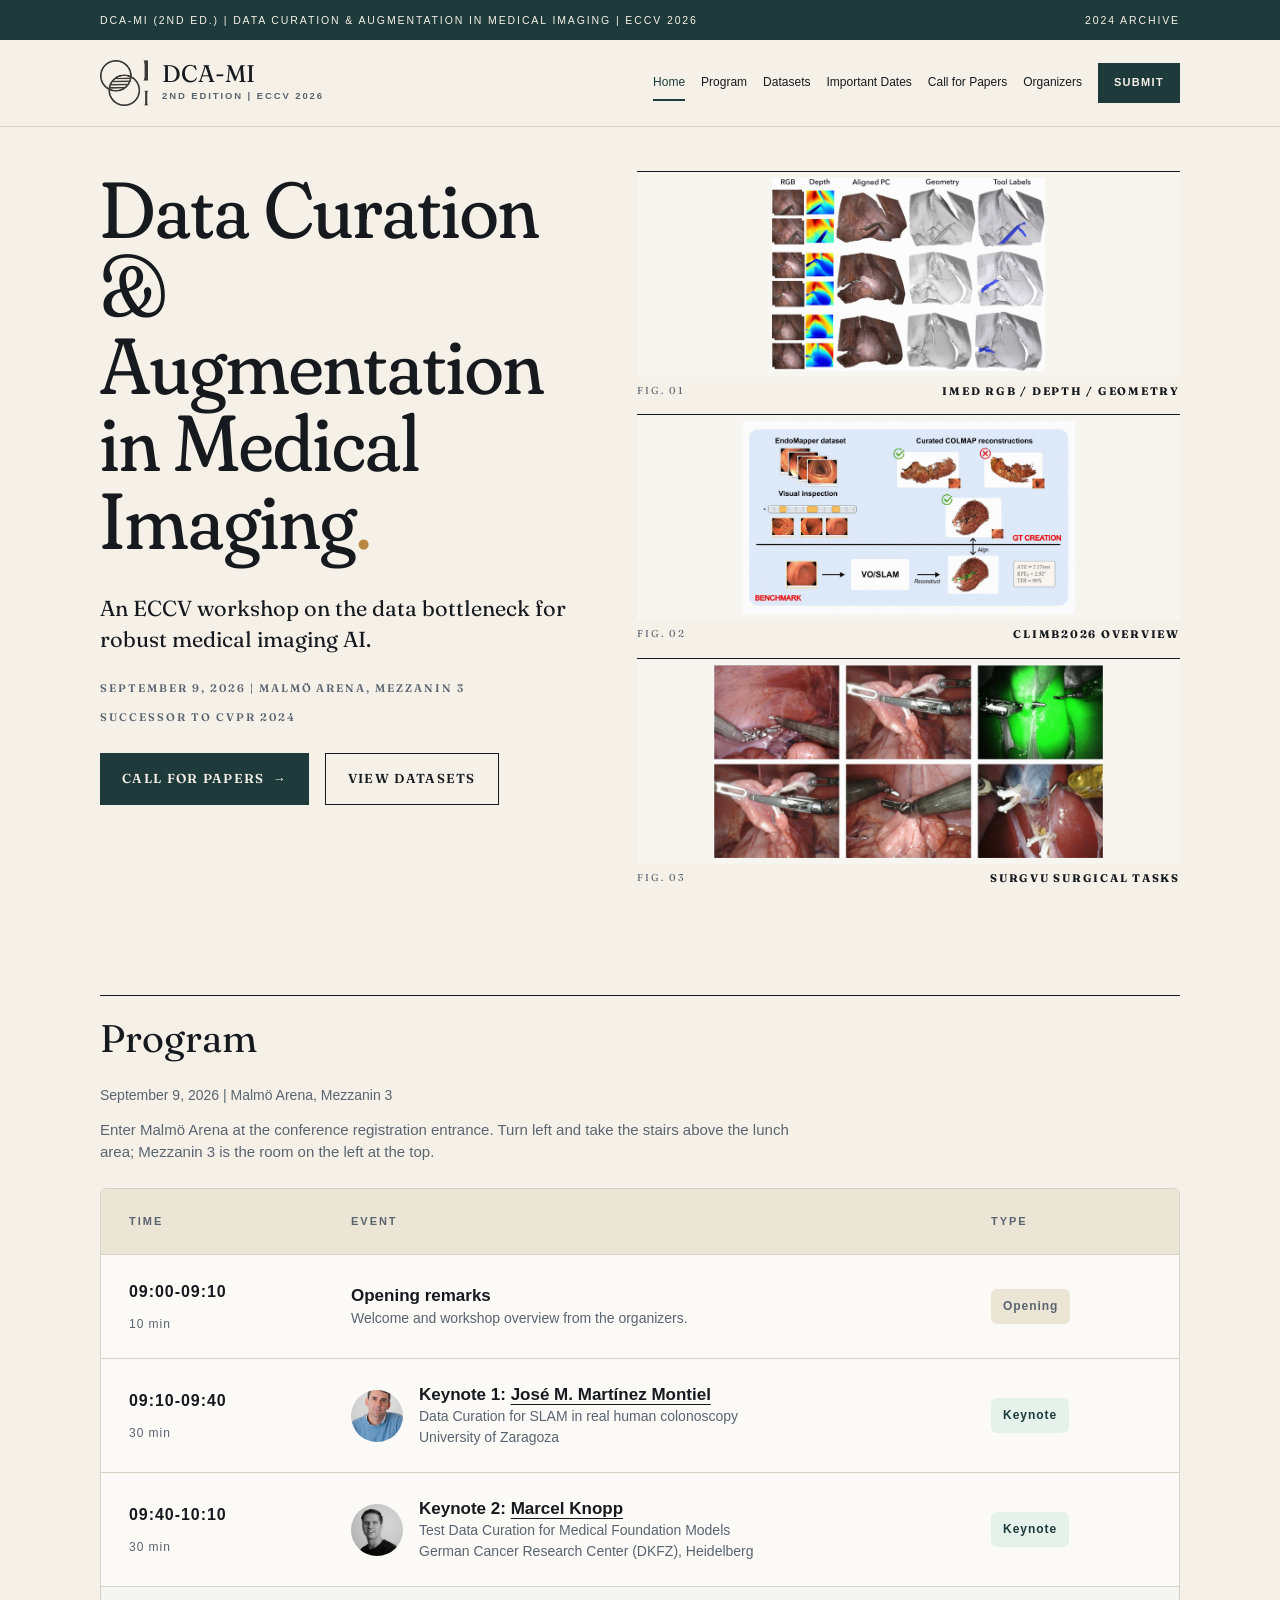
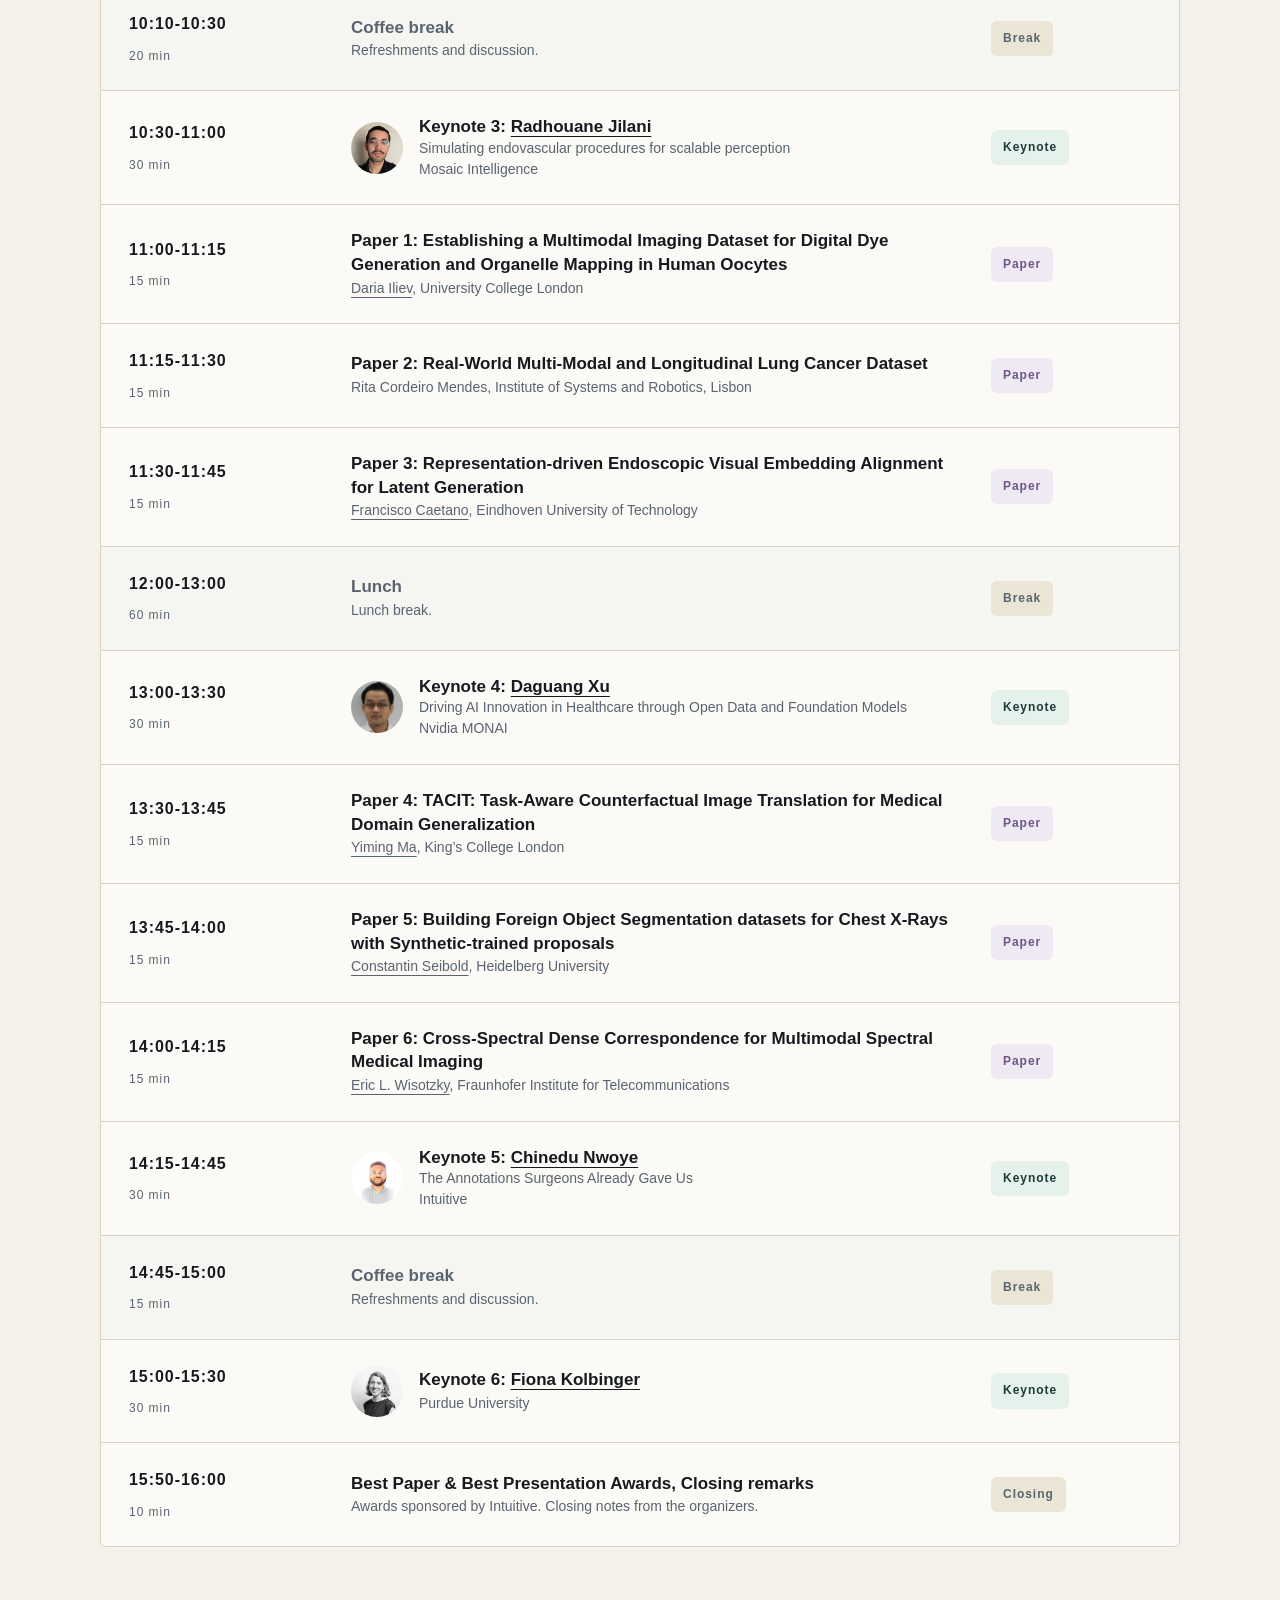
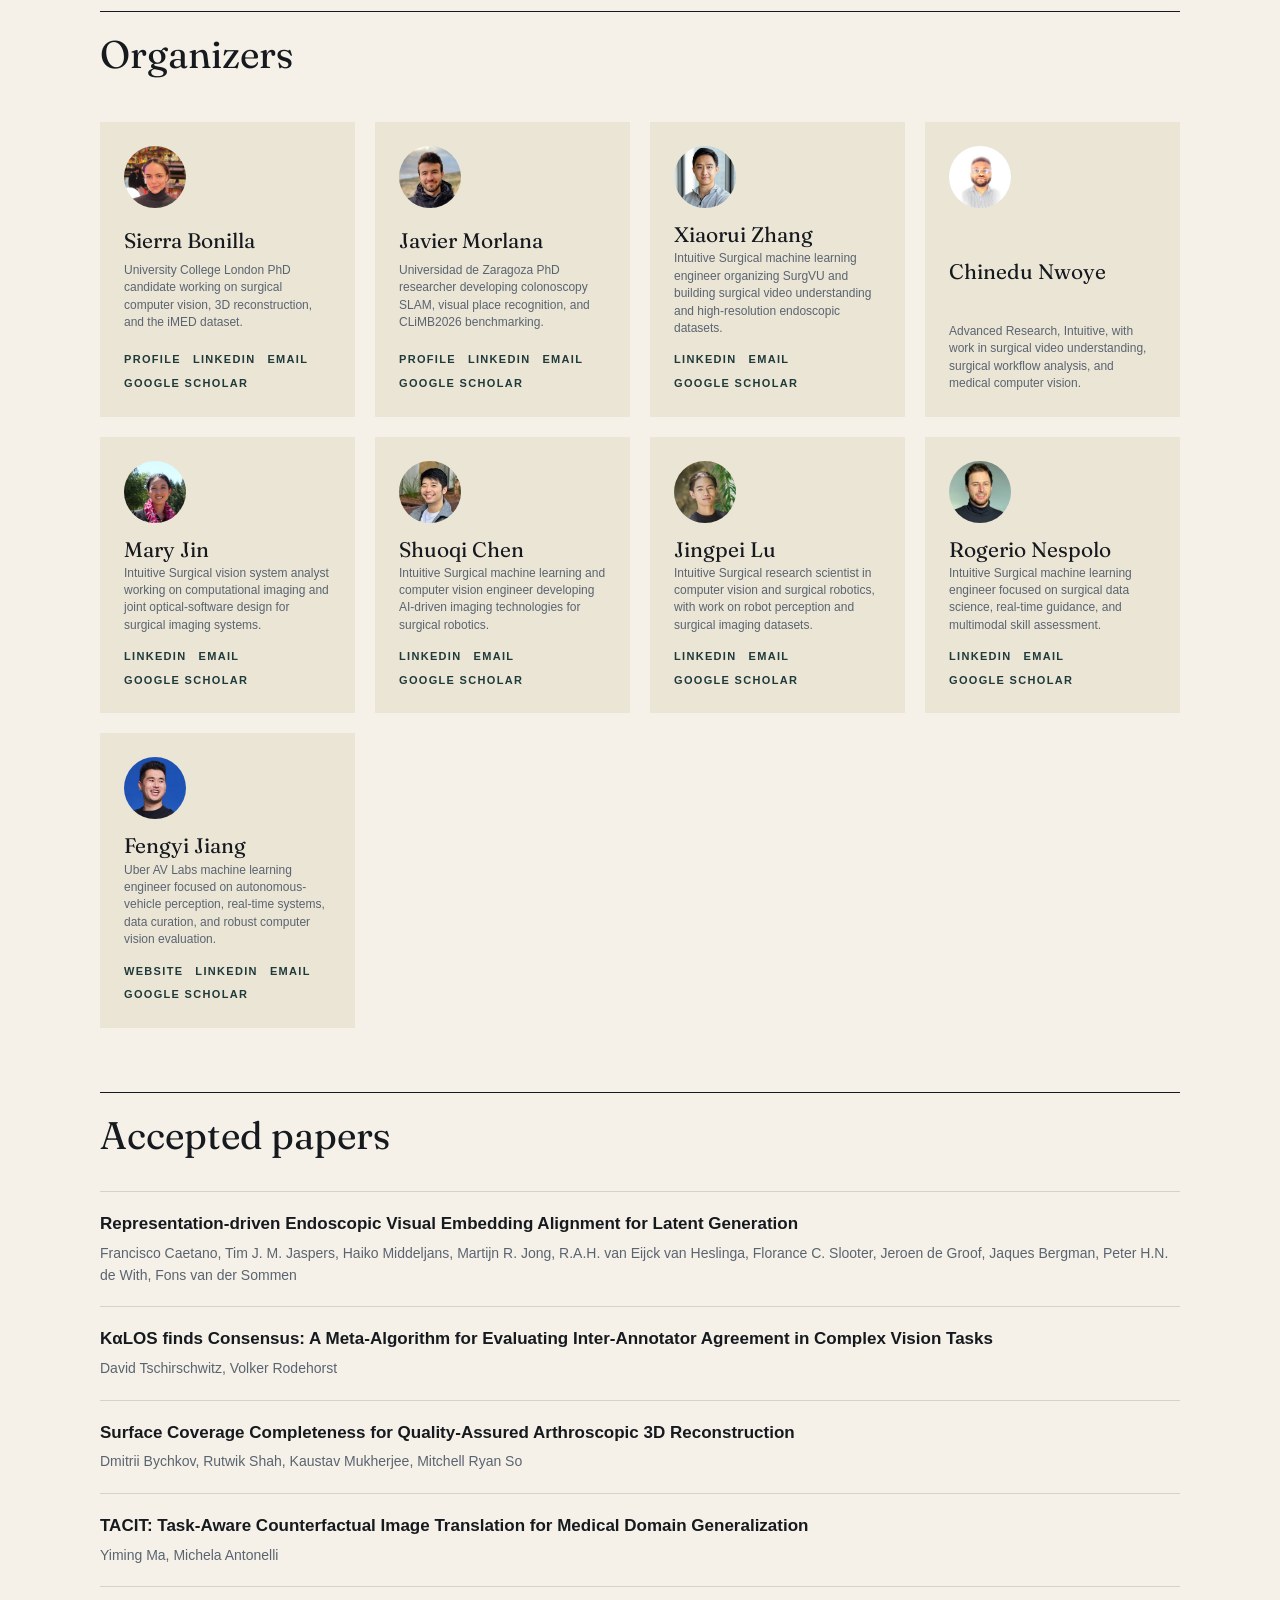
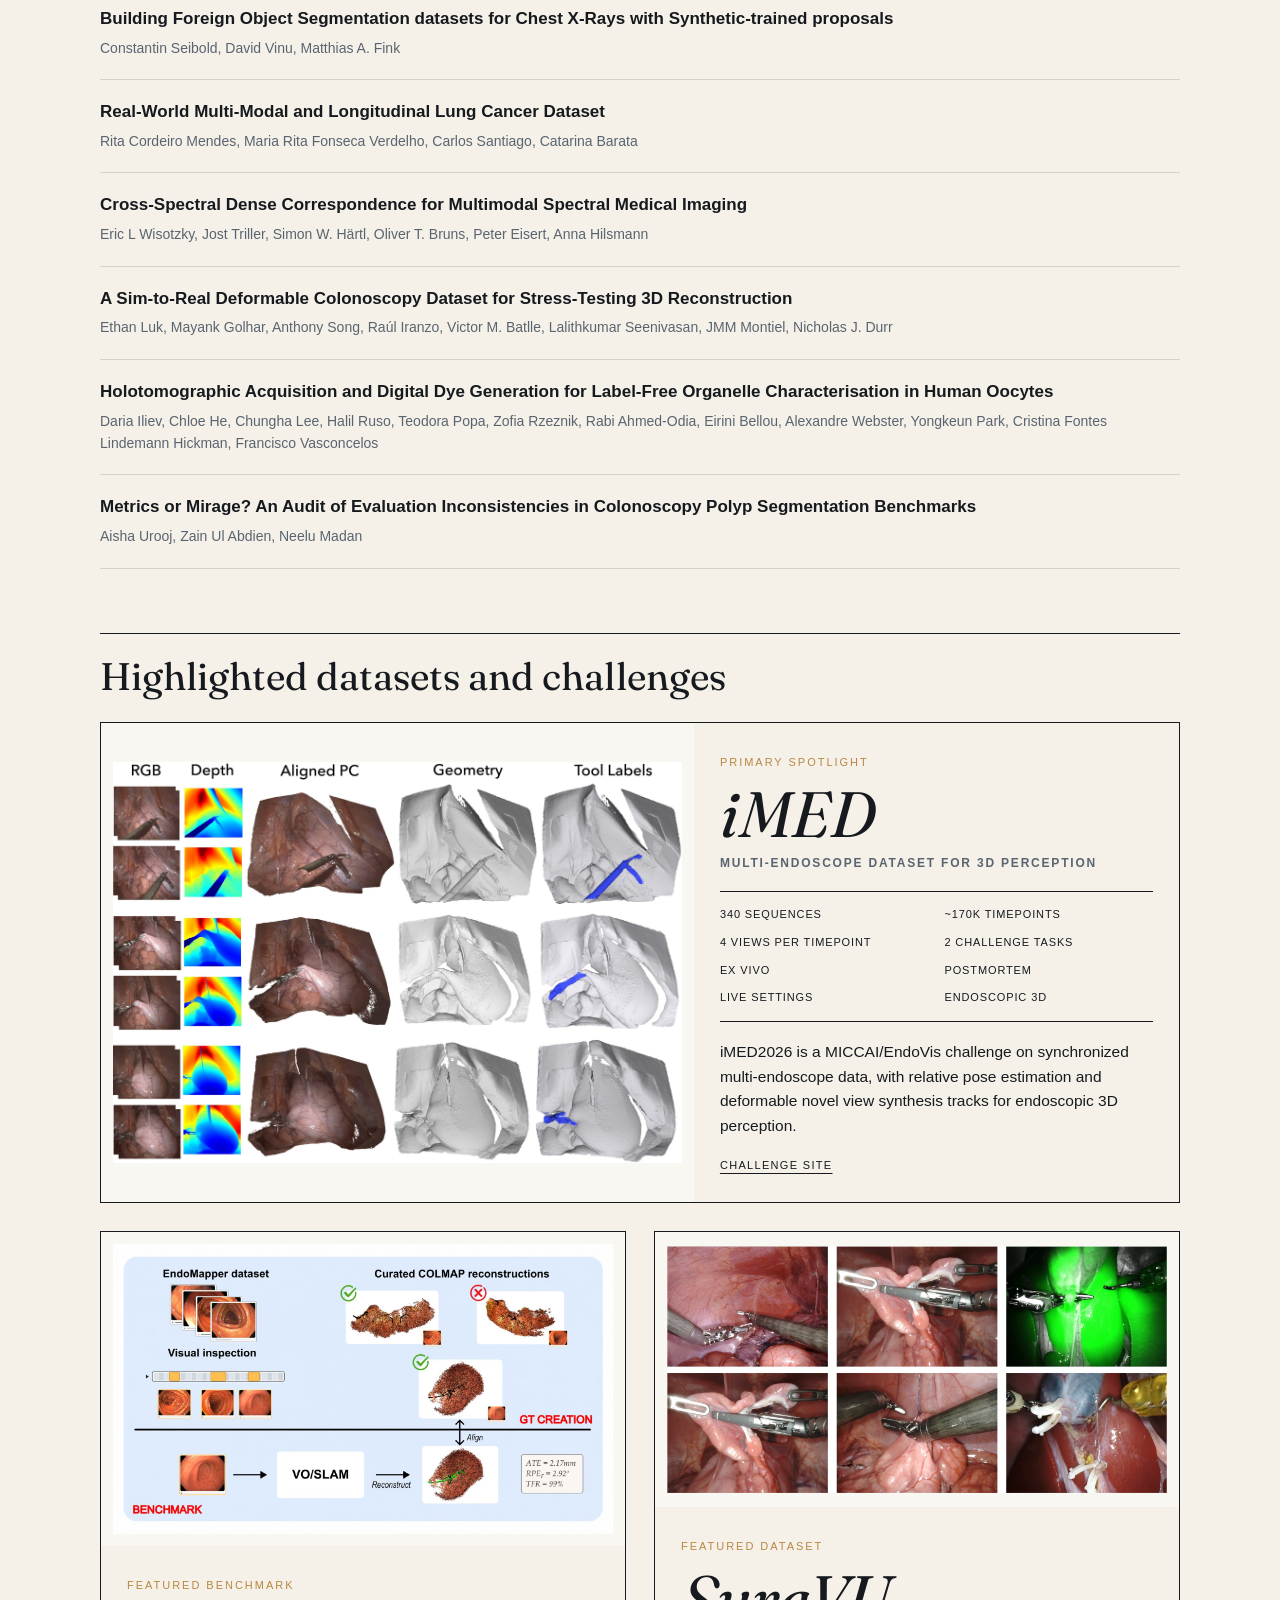
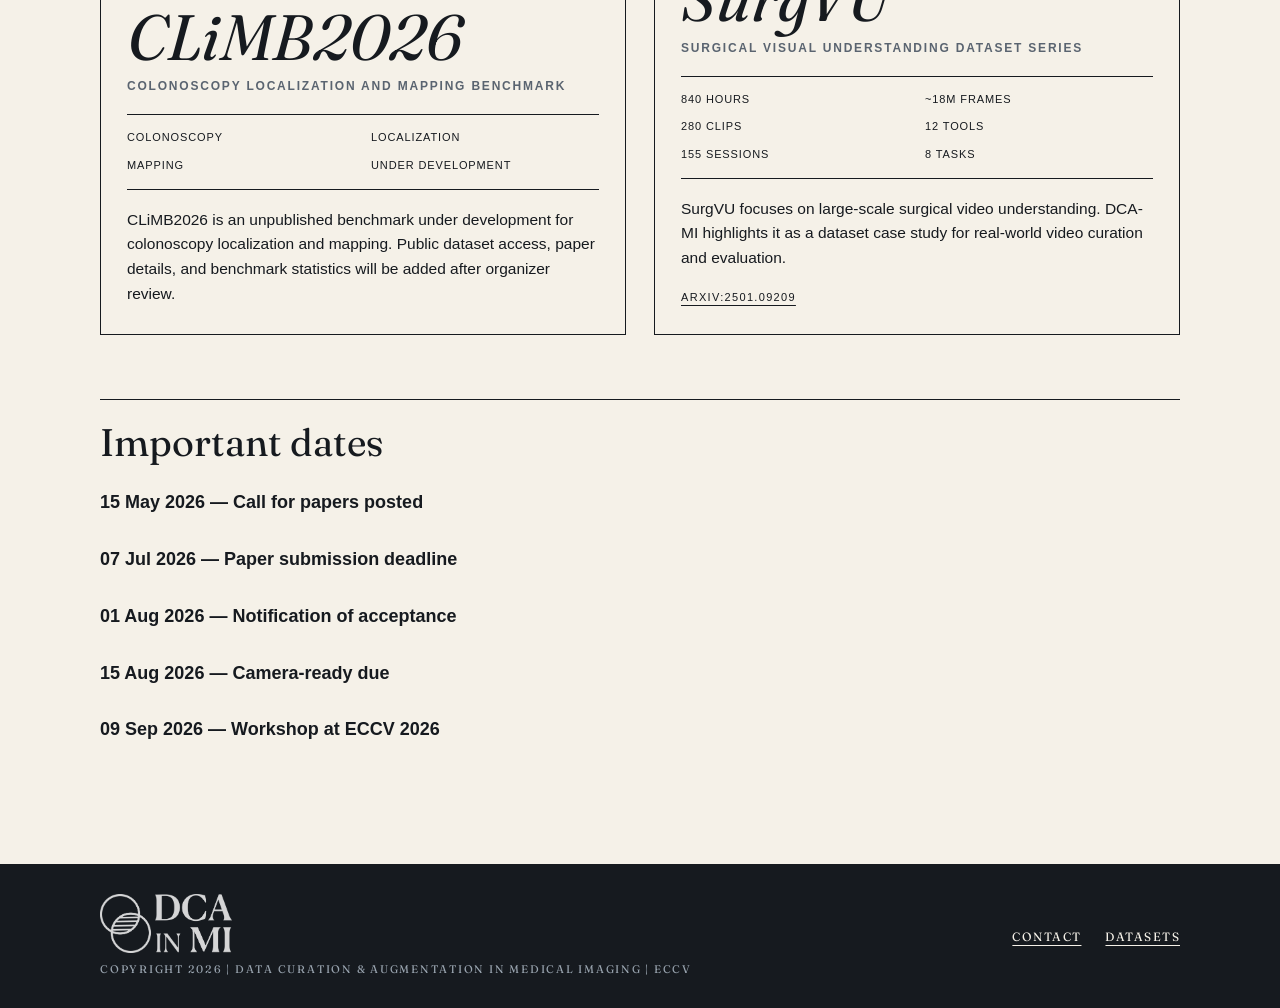
==== commit a6b54e92: "adding the location" ====
--- a/index.html
+++ b/index.html
@@ -65,7 +65,7 @@
               An ECCV workshop on the data bottleneck for robust medical imaging AI.
             </p>
             <div class="meta-row">
-              <span>September 9, 2026 | ECCV Venue Malmö, Sweden</span>
+              <span>September 9, 2026 | Malmö Arena, Mezzanin 3</span>
               <span>Successor to CVPR 2024</span>
             </div>
             <div class="cta-row">
@@ -95,7 +95,8 @@
 
       <section class="container">
         <h2 class="section-heading">Program</h2>
-        <p class="section-note">September 9, 2026 | ECCV 2026, Malmö, Sweden</p>
+        <p class="section-note">September 9, 2026 | Malmö Arena, Mezzanin 3</p>
+        <p class="venue-note">Enter Malmö Arena at the conference registration entrance. Turn left and take the stairs above the lunch area; Mezzanin 3 is the room on the left at the top.</p>
         <div class="schedule">
         <div class="schedule-head"><span>Time</span><span>Event</span><span>Type</span></div>
         <article><span>09:00-09:10<small>10 min</small></span><div><h3>Opening remarks</h3><p>Welcome and workshop overview from the organizers.</p></div><em>Opening</em></article>
@@ -367,13 +368,14 @@
 
     <section class="page" id="page-program" data-page="program" aria-labelledby="program-title">
       <div class="container page-hero">
-        <div><span class="mono">§ 05</span><span class="eyebrow">Program</span><span class="mono muted">September 9, 2026</span></div>
+        <div><span class="mono">§ 05</span><span class="eyebrow">Program</span><span class="mono muted">September 9, 2026 | Malmö Arena, Mezzanin 3</span></div>
         <h1 id="program-title">Workshop<br><span class="ital">schedule</span><span class="ochre">.</span></h1>
       </div>
       <div class="section-div container">
         <div><span class="mono">05A</span><span class="eyebrow">Schedule</span></div>
         <span class="mono muted">Time | Session | Format</span>
       </div>
+      <p class="container venue-note">Enter Malmö Arena at the conference registration entrance. Turn left and take the stairs above the lunch area; Mezzanin 3 is the room on the left at the top.</p>
       <section class="container schedule">
         <div class="schedule-head"><span>Time</span><span>Event</span><span>Type</span></div>
         <article><span>09:00-09:10<small>10 min</small></span><div><h3>Opening remarks</h3><p>Welcome and workshop overview from the organizers.</p></div><em>Opening</em></article>
--- a/styles.css
+++ b/styles.css
@@ -425,6 +425,14 @@
   margin: 0 0 20px;
   color: var(--slate);
   font-size: 14px;
+}
+.venue-note {
+  max-width: 720px;
+  margin: -8px 0 24px;
+  color: var(--slate);
+  font-family: var(--sans);
+  font-size: 15px;
+  line-height: 1.5;
 }
 .theme-list {
   display: grid;
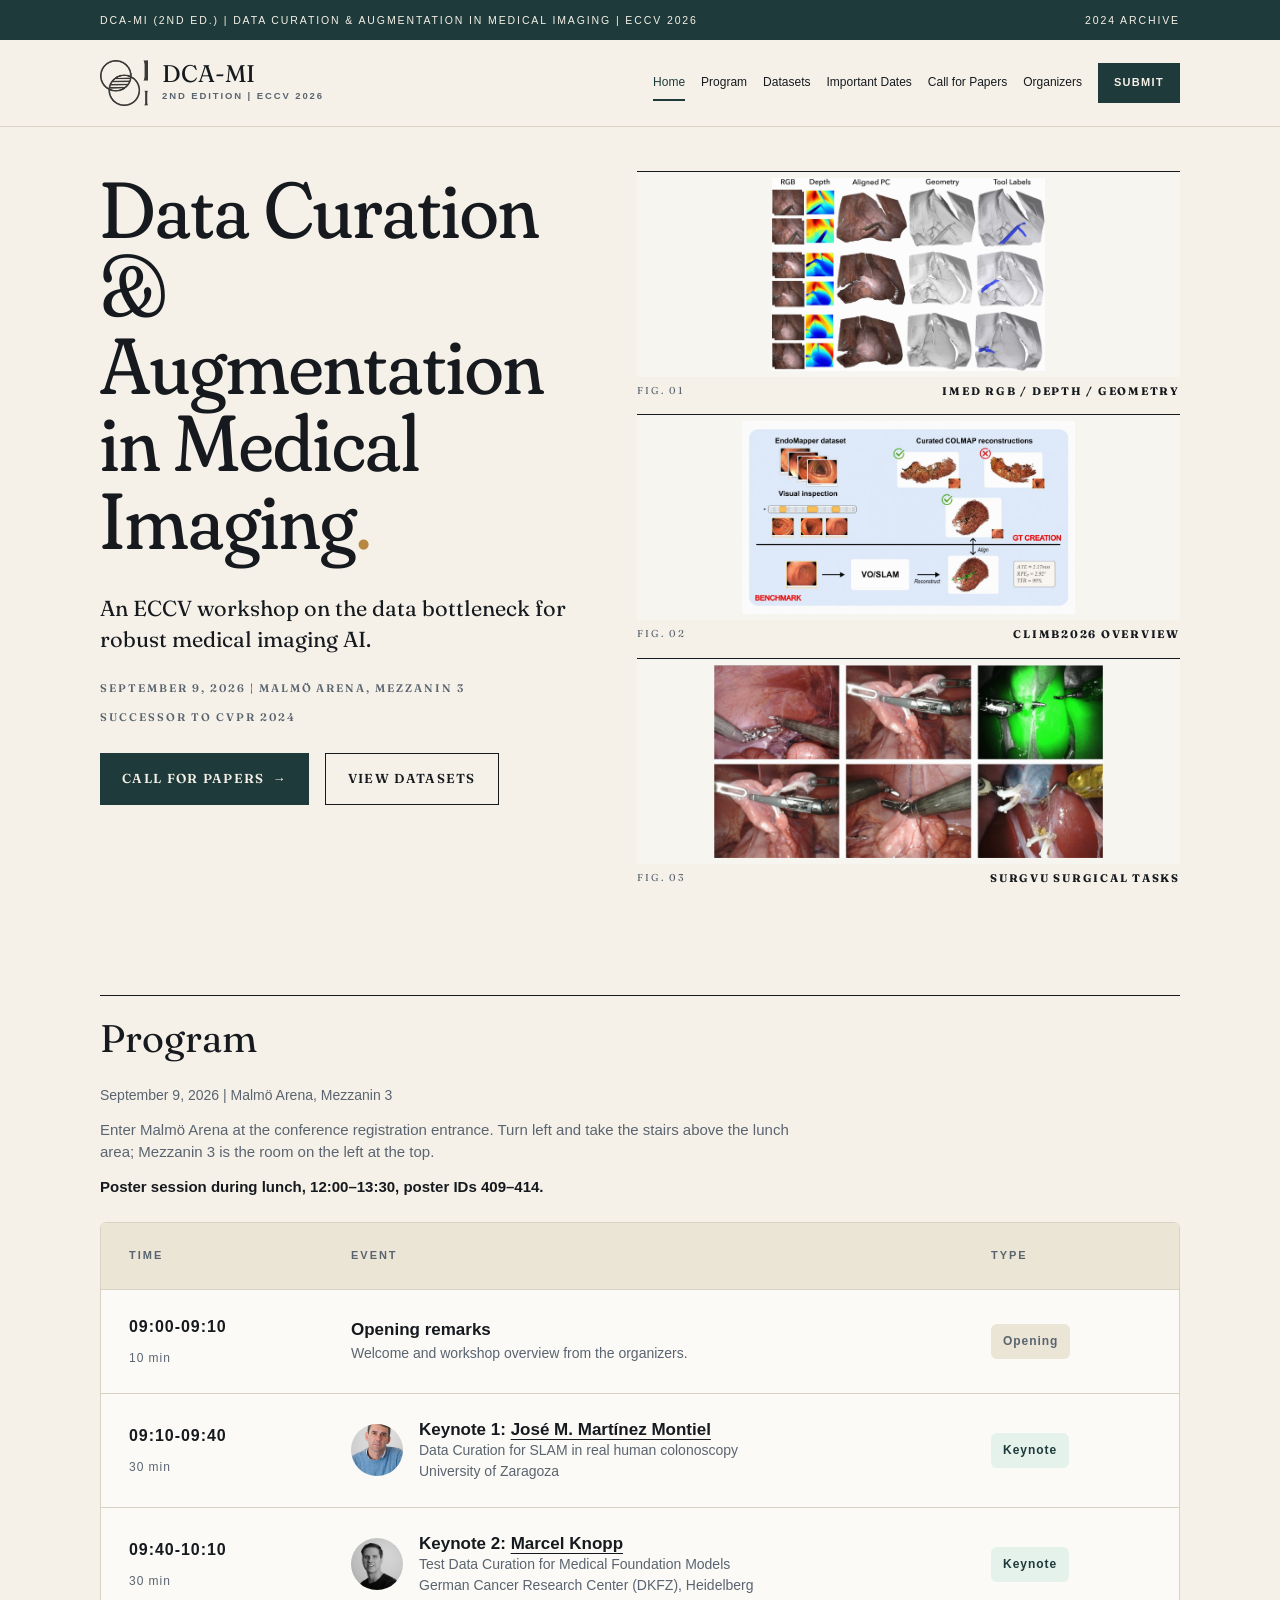
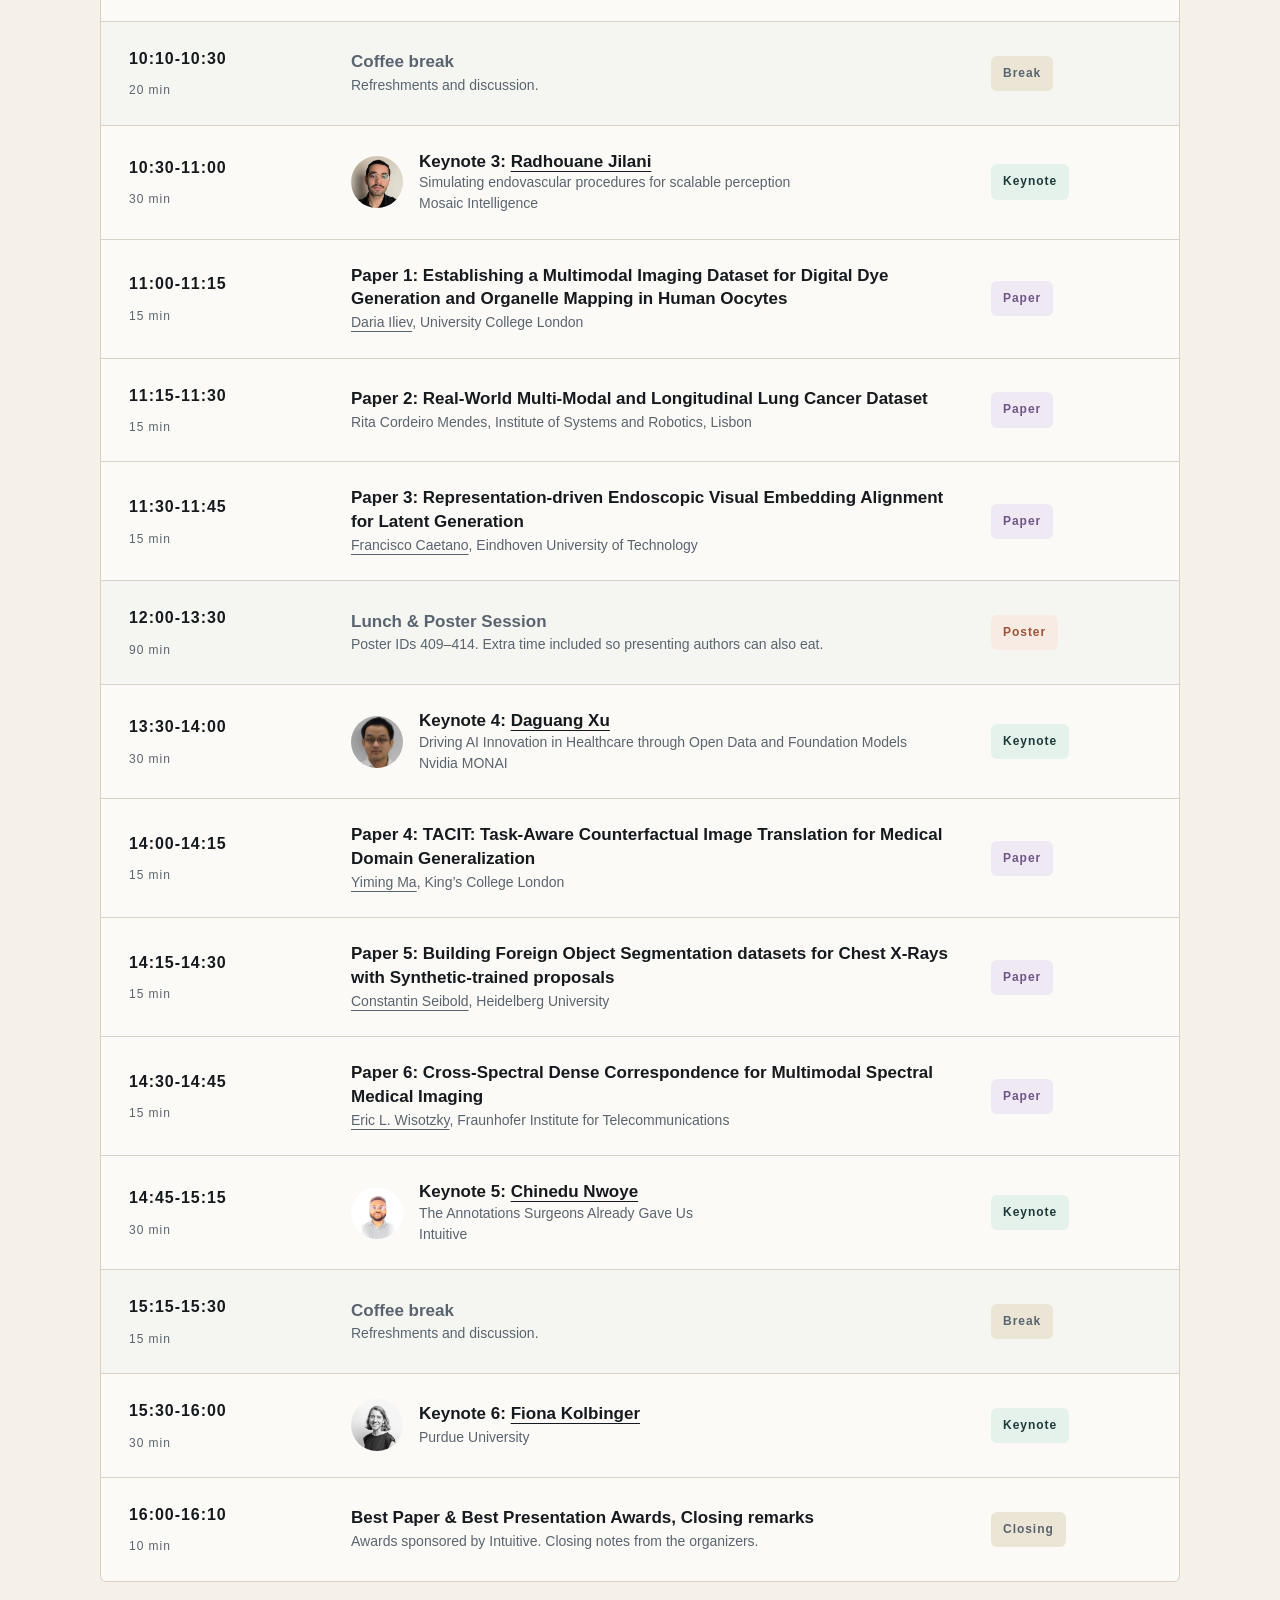
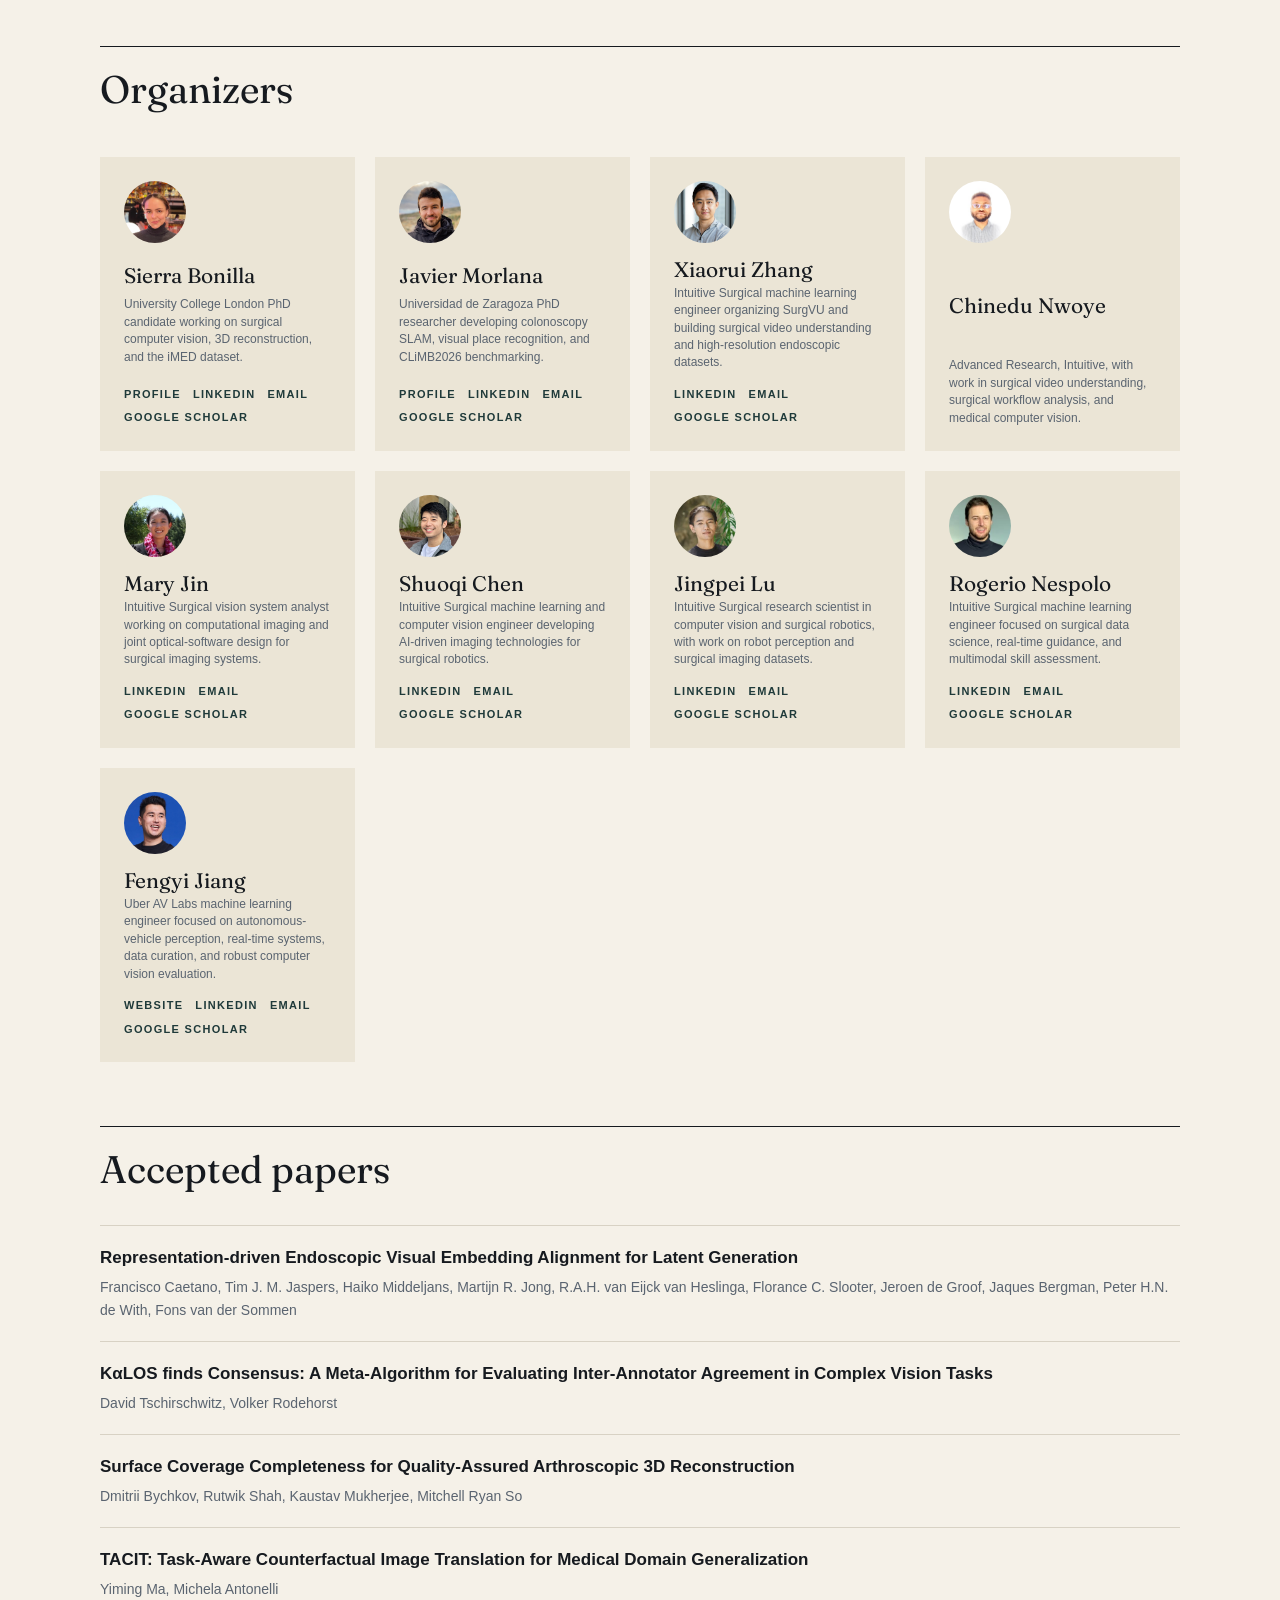
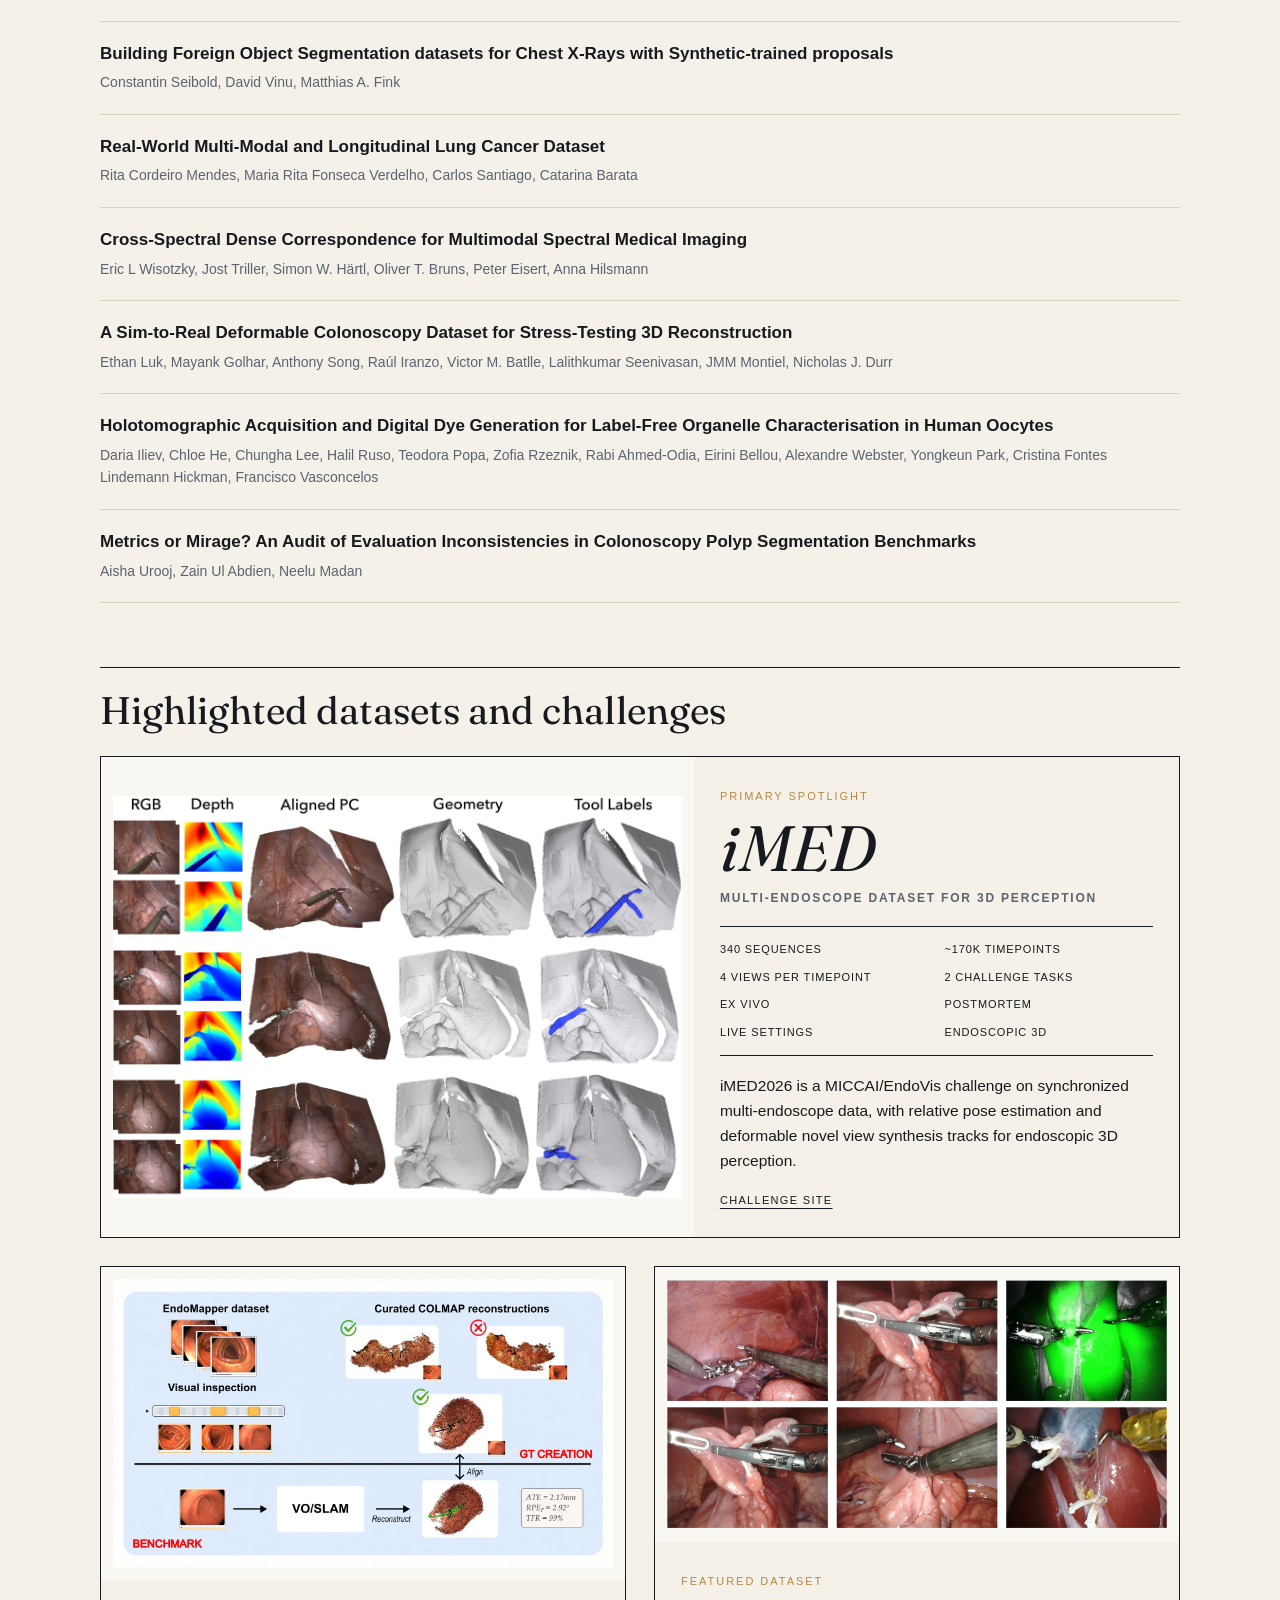
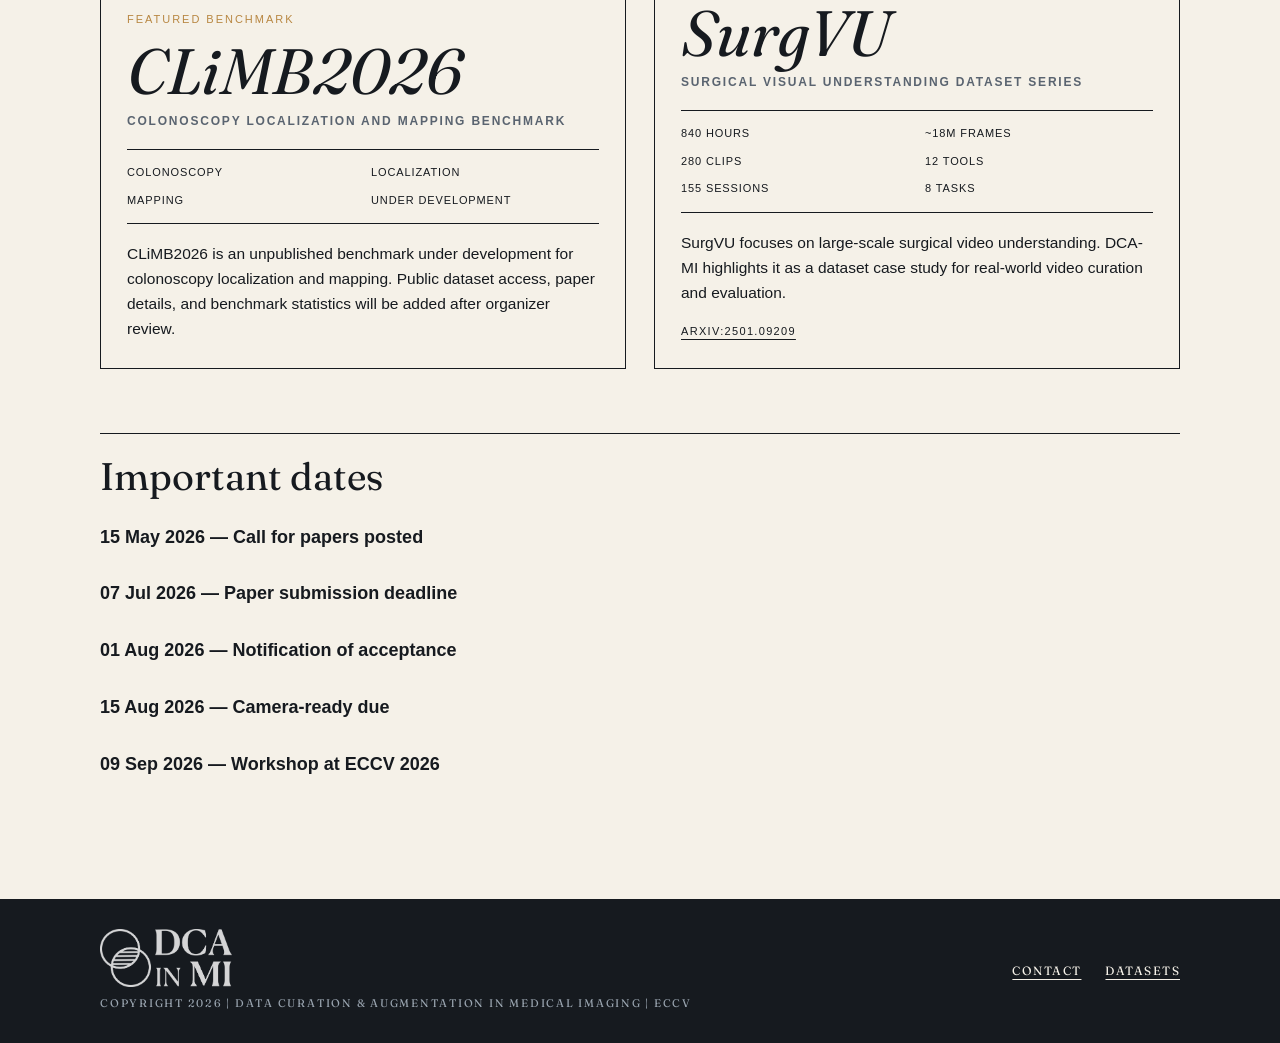
==== commit db19c540: "changing chedule" ====
--- a/index.html
+++ b/index.html
@@ -97,6 +97,7 @@
         <h2 class="section-heading">Program</h2>
         <p class="section-note">September 9, 2026 | Malmö Arena, Mezzanin 3</p>
         <p class="venue-note">Enter Malmö Arena at the conference registration entrance. Turn left and take the stairs above the lunch area; Mezzanin 3 is the room on the left at the top.</p>
+        <p class="poster-note">Poster session during lunch, 12:00–13:30, poster IDs 409–414.</p>
         <div class="schedule">
         <div class="schedule-head"><span>Time</span><span>Event</span><span>Type</span></div>
         <article><span>09:00-09:10<small>10 min</small></span><div><h3>Opening remarks</h3><p>Welcome and workshop overview from the organizers.</p></div><em>Opening</em></article>
@@ -107,15 +108,15 @@
         <article><span>11:00-11:15<small>15 min</small></span><div><h3>Paper 1: Establishing a Multimodal Imaging Dataset for Digital Dye Generation and Organelle Mapping in Human Oocytes</h3><p><a href="https://www.linkedin.com/in/dariailiev/" target="_blank" rel="noopener noreferrer">Daria Iliev</a>, University College London</p></div><em class="tag-oral">Paper</em></article>
         <article><span>11:15-11:30<small>15 min</small></span><div><h3>Paper 2: Real-World Multi-Modal and Longitudinal Lung Cancer Dataset</h3><p>Rita Cordeiro Mendes, Institute of Systems and Robotics, Lisbon</p></div><em class="tag-oral">Paper</em></article>
         <article><span>11:30-11:45<small>15 min</small></span><div><h3>Paper 3: Representation-driven Endoscopic Visual Embedding Alignment for Latent Generation</h3><p><a href="https://www.linkedin.com/in/fr-caetano/" target="_blank" rel="noopener noreferrer">Francisco Caetano</a>, Eindhoven University of Technology</p></div><em class="tag-oral">Paper</em></article>
-        <article class="dim"><span>12:00-13:00<small>60 min</small></span><div><h3>Lunch</h3><p>Lunch break.</p></div><em>Break</em></article>
-        <article><span>13:00-13:30<small>30 min</small></span><div class="schedule-speaker"><a class="schedule-avatar" href="https://www.linkedin.com/in/daguang-xu-2b307863/" target="_blank" rel="noopener noreferrer" aria-label="Daguang Xu on LinkedIn"><img src="assets/people/daguang-xu.jpg" alt="Daguang Xu"></a><div><h3>Keynote 4: <a href="https://www.linkedin.com/in/daguang-xu-2b307863/" target="_blank" rel="noopener noreferrer">Daguang Xu</a></h3><p class="schedule-talk">Driving AI Innovation in Healthcare through Open Data and Foundation Models</p><p>Nvidia MONAI</p></div></div><em class="tag-keynote">Keynote</em></article>
-        <article><span>13:30-13:45<small>15 min</small></span><div><h3>Paper 4: TACIT: Task-Aware Counterfactual Image Translation for Medical Domain Generalization</h3><p><a href="https://www.linkedin.com/in/yiming-ma-5b401a201/" target="_blank" rel="noopener noreferrer">Yiming Ma</a>, King&rsquo;s College London</p></div><em class="tag-oral">Paper</em></article>
-        <article><span>13:45-14:00<small>15 min</small></span><div><h3>Paper 5: Building Foreign Object Segmentation datasets for Chest X-Rays with Synthetic-trained proposals</h3><p><a href="https://www.linkedin.com/in/constantin-seibold-7669ba250/" target="_blank" rel="noopener noreferrer">Constantin Seibold</a>, Heidelberg University</p></div><em class="tag-oral">Paper</em></article>
-        <article><span>14:00-14:15<small>15 min</small></span><div><h3>Paper 6: Cross-Spectral Dense Correspondence for Multimodal Spectral Medical Imaging</h3><p><a href="https://www.linkedin.com/in/eric-wisotzky-467759403/" target="_blank" rel="noopener noreferrer">Eric L. Wisotzky</a>, Fraunhofer Institute for Telecommunications</p></div><em class="tag-oral">Paper</em></article>
-        <article><span>14:15-14:45<small>30 min</small></span><div class="schedule-speaker"><a class="schedule-avatar" href="https://www.linkedin.com/in/chinedu-nwoye/" target="_blank" rel="noopener noreferrer" aria-label="Chinedu Nwoye on LinkedIn"><img src="assets/people/chinedu-nwoye.png" alt="Chinedu Nwoye"></a><div><h3>Keynote 5: <a href="https://www.linkedin.com/in/chinedu-nwoye/" target="_blank" rel="noopener noreferrer">Chinedu Nwoye</a></h3><p class="schedule-talk">The Annotations Surgeons Already Gave Us</p><p>Intuitive</p></div></div><em class="tag-keynote">Keynote</em></article>
-        <article class="dim"><span>14:45-15:00<small>15 min</small></span><div><h3>Coffee break</h3><p>Refreshments and discussion.</p></div><em>Break</em></article>
-        <article><span>15:00-15:30<small>30 min</small></span><div class="schedule-speaker"><a class="schedule-avatar" href="https://www.linkedin.com/in/fiona-kolbinger-01b332244/" target="_blank" rel="noopener noreferrer" aria-label="Fiona Kolbinger on LinkedIn"><img src="assets/people/fiona-kolbinger.jpg" alt="Fiona Kolbinger"></a><div><h3>Keynote 6: <a href="https://www.linkedin.com/in/fiona-kolbinger-01b332244/" target="_blank" rel="noopener noreferrer">Fiona Kolbinger</a></h3><p>Purdue University</p></div></div><em class="tag-keynote">Keynote</em></article>
-        <article><span>15:50-16:00<small>10 min</small></span><div><h3>Best Paper &amp; Best Presentation Awards, Closing remarks</h3><p>Awards sponsored by Intuitive. Closing notes from the organizers.</p></div><em>Closing</em></article>
+        <article class="dim"><span>12:00-13:30<small>90 min</small></span><div><h3>Lunch &amp; Poster Session</h3><p>Poster IDs 409–414. Extra time included so presenting authors can also eat.</p></div><em class="tag-poster">Poster</em></article>
+        <article><span>13:30-14:00<small>30 min</small></span><div class="schedule-speaker"><a class="schedule-avatar" href="https://www.linkedin.com/in/daguang-xu-2b307863/" target="_blank" rel="noopener noreferrer" aria-label="Daguang Xu on LinkedIn"><img src="assets/people/daguang-xu.jpg" alt="Daguang Xu"></a><div><h3>Keynote 4: <a href="https://www.linkedin.com/in/daguang-xu-2b307863/" target="_blank" rel="noopener noreferrer">Daguang Xu</a></h3><p class="schedule-talk">Driving AI Innovation in Healthcare through Open Data and Foundation Models</p><p>Nvidia MONAI</p></div></div><em class="tag-keynote">Keynote</em></article>
+        <article><span>14:00-14:15<small>15 min</small></span><div><h3>Paper 4: TACIT: Task-Aware Counterfactual Image Translation for Medical Domain Generalization</h3><p><a href="https://www.linkedin.com/in/yiming-ma-5b401a201/" target="_blank" rel="noopener noreferrer">Yiming Ma</a>, King&rsquo;s College London</p></div><em class="tag-oral">Paper</em></article>
+        <article><span>14:15-14:30<small>15 min</small></span><div><h3>Paper 5: Building Foreign Object Segmentation datasets for Chest X-Rays with Synthetic-trained proposals</h3><p><a href="https://www.linkedin.com/in/constantin-seibold-7669ba250/" target="_blank" rel="noopener noreferrer">Constantin Seibold</a>, Heidelberg University</p></div><em class="tag-oral">Paper</em></article>
+        <article><span>14:30-14:45<small>15 min</small></span><div><h3>Paper 6: Cross-Spectral Dense Correspondence for Multimodal Spectral Medical Imaging</h3><p><a href="https://www.linkedin.com/in/eric-wisotzky-467759403/" target="_blank" rel="noopener noreferrer">Eric L. Wisotzky</a>, Fraunhofer Institute for Telecommunications</p></div><em class="tag-oral">Paper</em></article>
+        <article><span>14:45-15:15<small>30 min</small></span><div class="schedule-speaker"><a class="schedule-avatar" href="https://www.linkedin.com/in/chinedu-nwoye/" target="_blank" rel="noopener noreferrer" aria-label="Chinedu Nwoye on LinkedIn"><img src="assets/people/chinedu-nwoye.png" alt="Chinedu Nwoye"></a><div><h3>Keynote 5: <a href="https://www.linkedin.com/in/chinedu-nwoye/" target="_blank" rel="noopener noreferrer">Chinedu Nwoye</a></h3><p class="schedule-talk">The Annotations Surgeons Already Gave Us</p><p>Intuitive</p></div></div><em class="tag-keynote">Keynote</em></article>
+        <article class="dim"><span>15:15-15:30<small>15 min</small></span><div><h3>Coffee break</h3><p>Refreshments and discussion.</p></div><em>Break</em></article>
+        <article><span>15:30-16:00<small>30 min</small></span><div class="schedule-speaker"><a class="schedule-avatar" href="https://www.linkedin.com/in/fiona-kolbinger-01b332244/" target="_blank" rel="noopener noreferrer" aria-label="Fiona Kolbinger on LinkedIn"><img src="assets/people/fiona-kolbinger.jpg" alt="Fiona Kolbinger"></a><div><h3>Keynote 6: <a href="https://www.linkedin.com/in/fiona-kolbinger-01b332244/" target="_blank" rel="noopener noreferrer">Fiona Kolbinger</a></h3><p>Purdue University</p></div></div><em class="tag-keynote">Keynote</em></article>
+        <article><span>16:00-16:10<small>10 min</small></span><div><h3>Best Paper &amp; Best Presentation Awards, Closing remarks</h3><p>Awards sponsored by Intuitive. Closing notes from the organizers.</p></div><em>Closing</em></article>
         </div>
       </section>
 
@@ -375,7 +376,10 @@
         <div><span class="mono">05A</span><span class="eyebrow">Schedule</span></div>
         <span class="mono muted">Time | Session | Format</span>
       </div>
-      <p class="container venue-note">Enter Malmö Arena at the conference registration entrance. Turn left and take the stairs above the lunch area; Mezzanin 3 is the room on the left at the top.</p>
+      <div class="container">
+        <p class="venue-note">Enter Malmö Arena at the conference registration entrance. Turn left and take the stairs above the lunch area; Mezzanin 3 is the room on the left at the top.</p>
+        <p class="poster-note">Poster session during lunch, 12:00–13:30, poster IDs 409–414.</p>
+      </div>
       <section class="container schedule">
         <div class="schedule-head"><span>Time</span><span>Event</span><span>Type</span></div>
         <article><span>09:00-09:10<small>10 min</small></span><div><h3>Opening remarks</h3><p>Welcome and workshop overview from the organizers.</p></div><em>Opening</em></article>
@@ -386,15 +390,15 @@
         <article><span>11:00-11:15<small>15 min</small></span><div><h3>Paper 1: Establishing a Multimodal Imaging Dataset for Digital Dye Generation and Organelle Mapping in Human Oocytes</h3><p><a href="https://www.linkedin.com/in/dariailiev/" target="_blank" rel="noopener noreferrer">Daria Iliev</a>, University College London</p></div><em class="tag-oral">Paper</em></article>
         <article><span>11:15-11:30<small>15 min</small></span><div><h3>Paper 2: Real-World Multi-Modal and Longitudinal Lung Cancer Dataset</h3><p>Rita Cordeiro Mendes, Institute of Systems and Robotics, Lisbon</p></div><em class="tag-oral">Paper</em></article>
         <article><span>11:30-11:45<small>15 min</small></span><div><h3>Paper 3: Representation-driven Endoscopic Visual Embedding Alignment for Latent Generation</h3><p><a href="https://www.linkedin.com/in/fr-caetano/" target="_blank" rel="noopener noreferrer">Francisco Caetano</a>, Eindhoven University of Technology</p></div><em class="tag-oral">Paper</em></article>
-        <article class="dim"><span>12:00-13:00<small>60 min</small></span><div><h3>Lunch</h3><p>Lunch break.</p></div><em>Break</em></article>
-        <article><span>13:00-13:30<small>30 min</small></span><div class="schedule-speaker"><a class="schedule-avatar" href="https://www.linkedin.com/in/daguang-xu-2b307863/" target="_blank" rel="noopener noreferrer" aria-label="Daguang Xu on LinkedIn"><img src="assets/people/daguang-xu.jpg" alt="Daguang Xu"></a><div><h3>Keynote 4: <a href="https://www.linkedin.com/in/daguang-xu-2b307863/" target="_blank" rel="noopener noreferrer">Daguang Xu</a></h3><p class="schedule-talk">Driving AI Innovation in Healthcare through Open Data and Foundation Models</p><p>Nvidia MONAI</p></div></div><em class="tag-keynote">Keynote</em></article>
-        <article><span>13:30-13:45<small>15 min</small></span><div><h3>Paper 4: TACIT: Task-Aware Counterfactual Image Translation for Medical Domain Generalization</h3><p><a href="https://www.linkedin.com/in/yiming-ma-5b401a201/" target="_blank" rel="noopener noreferrer">Yiming Ma</a>, King&rsquo;s College London</p></div><em class="tag-oral">Paper</em></article>
-        <article><span>13:45-14:00<small>15 min</small></span><div><h3>Paper 5: Building Foreign Object Segmentation datasets for Chest X-Rays with Synthetic-trained proposals</h3><p><a href="https://www.linkedin.com/in/constantin-seibold-7669ba250/" target="_blank" rel="noopener noreferrer">Constantin Seibold</a>, Heidelberg University</p></div><em class="tag-oral">Paper</em></article>
-        <article><span>14:00-14:15<small>15 min</small></span><div><h3>Paper 6: Cross-Spectral Dense Correspondence for Multimodal Spectral Medical Imaging</h3><p><a href="https://www.linkedin.com/in/eric-wisotzky-467759403/" target="_blank" rel="noopener noreferrer">Eric L. Wisotzky</a>, Fraunhofer Institute for Telecommunications</p></div><em class="tag-oral">Paper</em></article>
-        <article><span>14:15-14:45<small>30 min</small></span><div class="schedule-speaker"><a class="schedule-avatar" href="https://www.linkedin.com/in/chinedu-nwoye/" target="_blank" rel="noopener noreferrer" aria-label="Chinedu Nwoye on LinkedIn"><img src="assets/people/chinedu-nwoye.png" alt="Chinedu Nwoye"></a><div><h3>Keynote 5: <a href="https://www.linkedin.com/in/chinedu-nwoye/" target="_blank" rel="noopener noreferrer">Chinedu Nwoye</a></h3><p class="schedule-talk">The Annotations Surgeons Already Gave Us</p><p>Intuitive</p></div></div><em class="tag-keynote">Keynote</em></article>
-        <article class="dim"><span>14:45-15:00<small>15 min</small></span><div><h3>Coffee break</h3><p>Refreshments and discussion.</p></div><em>Break</em></article>
-        <article><span>15:00-15:30<small>30 min</small></span><div class="schedule-speaker"><a class="schedule-avatar" href="https://www.linkedin.com/in/fiona-kolbinger-01b332244/" target="_blank" rel="noopener noreferrer" aria-label="Fiona Kolbinger on LinkedIn"><img src="assets/people/fiona-kolbinger.jpg" alt="Fiona Kolbinger"></a><div><h3>Keynote 6: <a href="https://www.linkedin.com/in/fiona-kolbinger-01b332244/" target="_blank" rel="noopener noreferrer">Fiona Kolbinger</a></h3><p>Purdue University</p></div></div><em class="tag-keynote">Keynote</em></article>
-        <article><span>15:50-16:00<small>10 min</small></span><div><h3>Best Paper &amp; Best Presentation Awards, Closing remarks</h3><p>Awards sponsored by Intuitive. Closing notes from the organizers.</p></div><em>Closing</em></article>
+        <article class="dim"><span>12:00-13:30<small>90 min</small></span><div><h3>Lunch &amp; Poster Session</h3><p>Poster IDs 409–414. Extra time included so presenting authors can also eat.</p></div><em class="tag-poster">Poster</em></article>
+        <article><span>13:30-14:00<small>30 min</small></span><div class="schedule-speaker"><a class="schedule-avatar" href="https://www.linkedin.com/in/daguang-xu-2b307863/" target="_blank" rel="noopener noreferrer" aria-label="Daguang Xu on LinkedIn"><img src="assets/people/daguang-xu.jpg" alt="Daguang Xu"></a><div><h3>Keynote 4: <a href="https://www.linkedin.com/in/daguang-xu-2b307863/" target="_blank" rel="noopener noreferrer">Daguang Xu</a></h3><p class="schedule-talk">Driving AI Innovation in Healthcare through Open Data and Foundation Models</p><p>Nvidia MONAI</p></div></div><em class="tag-keynote">Keynote</em></article>
+        <article><span>14:00-14:15<small>15 min</small></span><div><h3>Paper 4: TACIT: Task-Aware Counterfactual Image Translation for Medical Domain Generalization</h3><p><a href="https://www.linkedin.com/in/yiming-ma-5b401a201/" target="_blank" rel="noopener noreferrer">Yiming Ma</a>, King&rsquo;s College London</p></div><em class="tag-oral">Paper</em></article>
+        <article><span>14:15-14:30<small>15 min</small></span><div><h3>Paper 5: Building Foreign Object Segmentation datasets for Chest X-Rays with Synthetic-trained proposals</h3><p><a href="https://www.linkedin.com/in/constantin-seibold-7669ba250/" target="_blank" rel="noopener noreferrer">Constantin Seibold</a>, Heidelberg University</p></div><em class="tag-oral">Paper</em></article>
+        <article><span>14:30-14:45<small>15 min</small></span><div><h3>Paper 6: Cross-Spectral Dense Correspondence for Multimodal Spectral Medical Imaging</h3><p><a href="https://www.linkedin.com/in/eric-wisotzky-467759403/" target="_blank" rel="noopener noreferrer">Eric L. Wisotzky</a>, Fraunhofer Institute for Telecommunications</p></div><em class="tag-oral">Paper</em></article>
+        <article><span>14:45-15:15<small>30 min</small></span><div class="schedule-speaker"><a class="schedule-avatar" href="https://www.linkedin.com/in/chinedu-nwoye/" target="_blank" rel="noopener noreferrer" aria-label="Chinedu Nwoye on LinkedIn"><img src="assets/people/chinedu-nwoye.png" alt="Chinedu Nwoye"></a><div><h3>Keynote 5: <a href="https://www.linkedin.com/in/chinedu-nwoye/" target="_blank" rel="noopener noreferrer">Chinedu Nwoye</a></h3><p class="schedule-talk">The Annotations Surgeons Already Gave Us</p><p>Intuitive</p></div></div><em class="tag-keynote">Keynote</em></article>
+        <article class="dim"><span>15:15-15:30<small>15 min</small></span><div><h3>Coffee break</h3><p>Refreshments and discussion.</p></div><em>Break</em></article>
+        <article><span>15:30-16:00<small>30 min</small></span><div class="schedule-speaker"><a class="schedule-avatar" href="https://www.linkedin.com/in/fiona-kolbinger-01b332244/" target="_blank" rel="noopener noreferrer" aria-label="Fiona Kolbinger on LinkedIn"><img src="assets/people/fiona-kolbinger.jpg" alt="Fiona Kolbinger"></a><div><h3>Keynote 6: <a href="https://www.linkedin.com/in/fiona-kolbinger-01b332244/" target="_blank" rel="noopener noreferrer">Fiona Kolbinger</a></h3><p>Purdue University</p></div></div><em class="tag-keynote">Keynote</em></article>
+        <article><span>16:00-16:10<small>10 min</small></span><div><h3>Best Paper &amp; Best Presentation Awards, Closing remarks</h3><p>Awards sponsored by Intuitive. Closing notes from the organizers.</p></div><em>Closing</em></article>
       </section>
     </section>
 
--- a/styles.css
+++ b/styles.css
@@ -432,6 +432,15 @@
   color: var(--slate);
   font-family: var(--sans);
   font-size: 15px;
+  line-height: 1.5;
+}
+.poster-note {
+  max-width: 720px;
+  margin: -12px 0 24px;
+  color: var(--ink);
+  font-family: var(--sans);
+  font-size: 15px;
+  font-weight: 600;
   line-height: 1.5;
 }
 .theme-list {
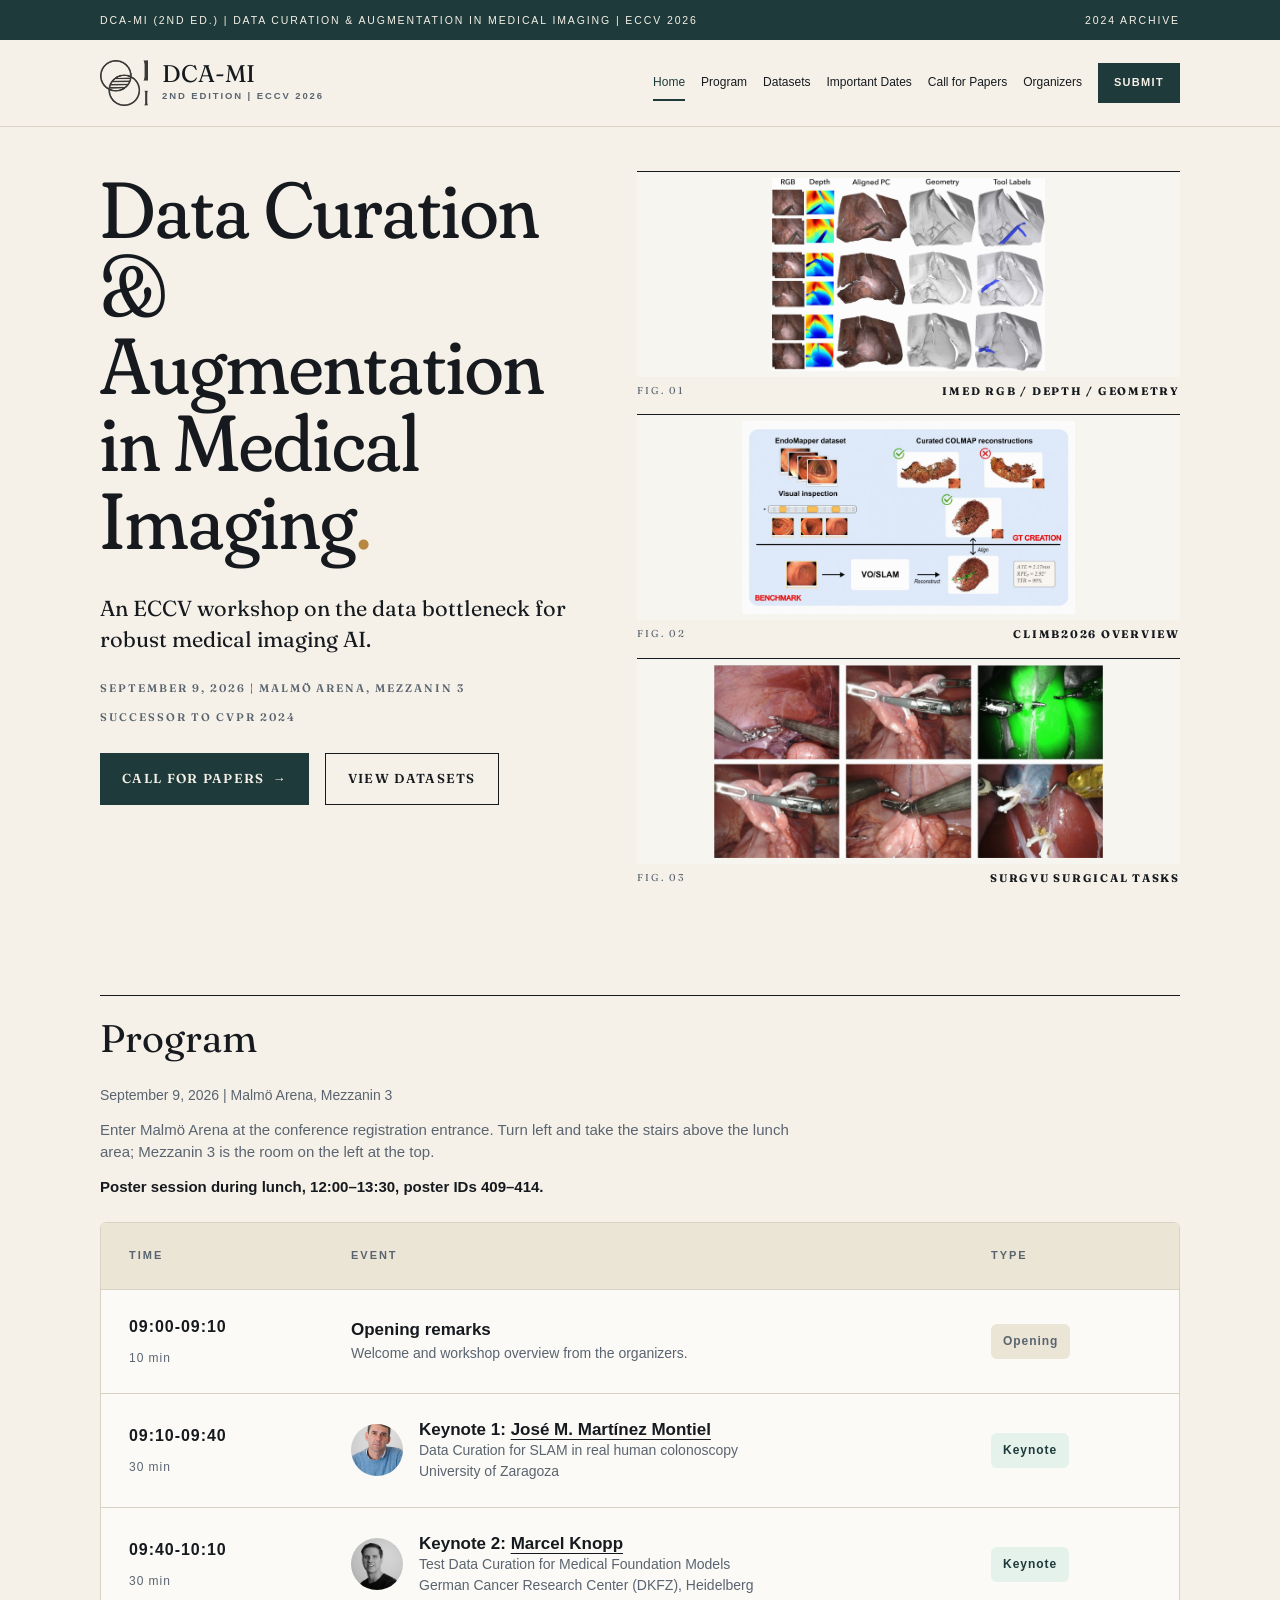
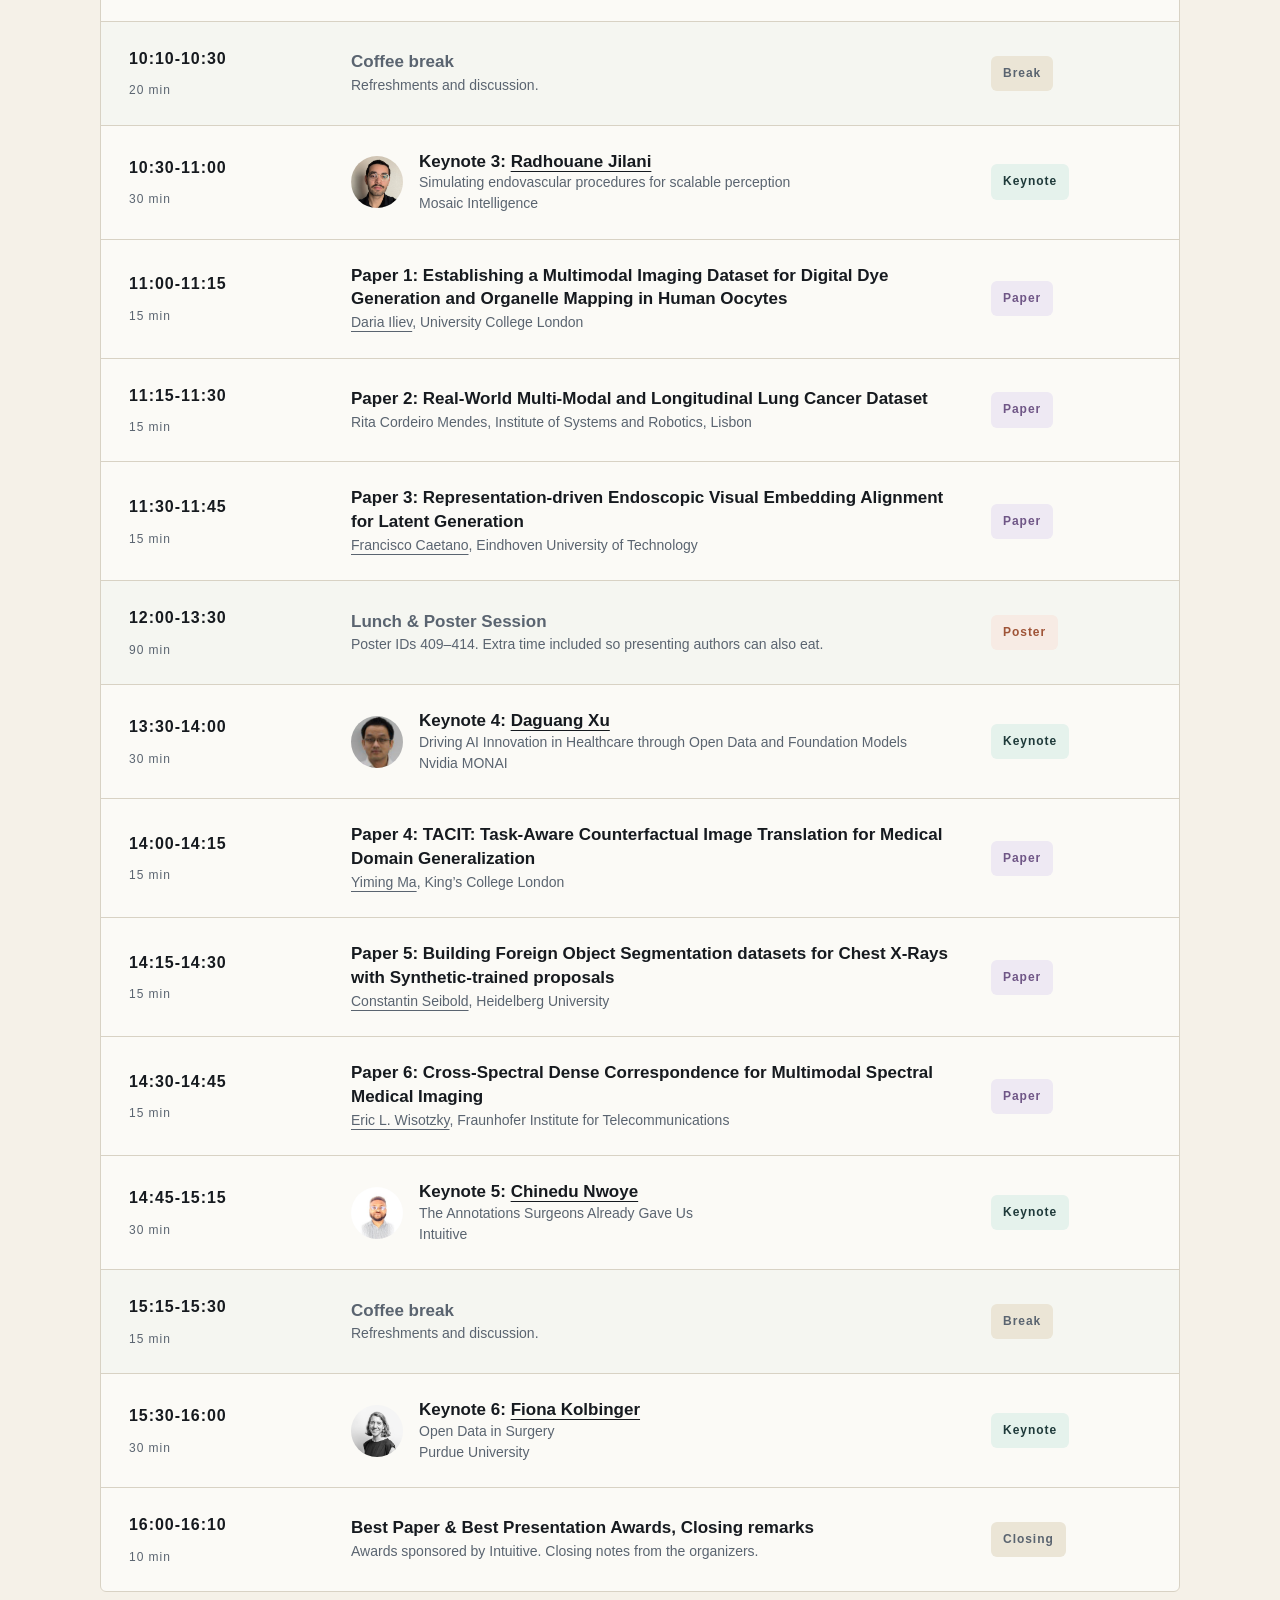
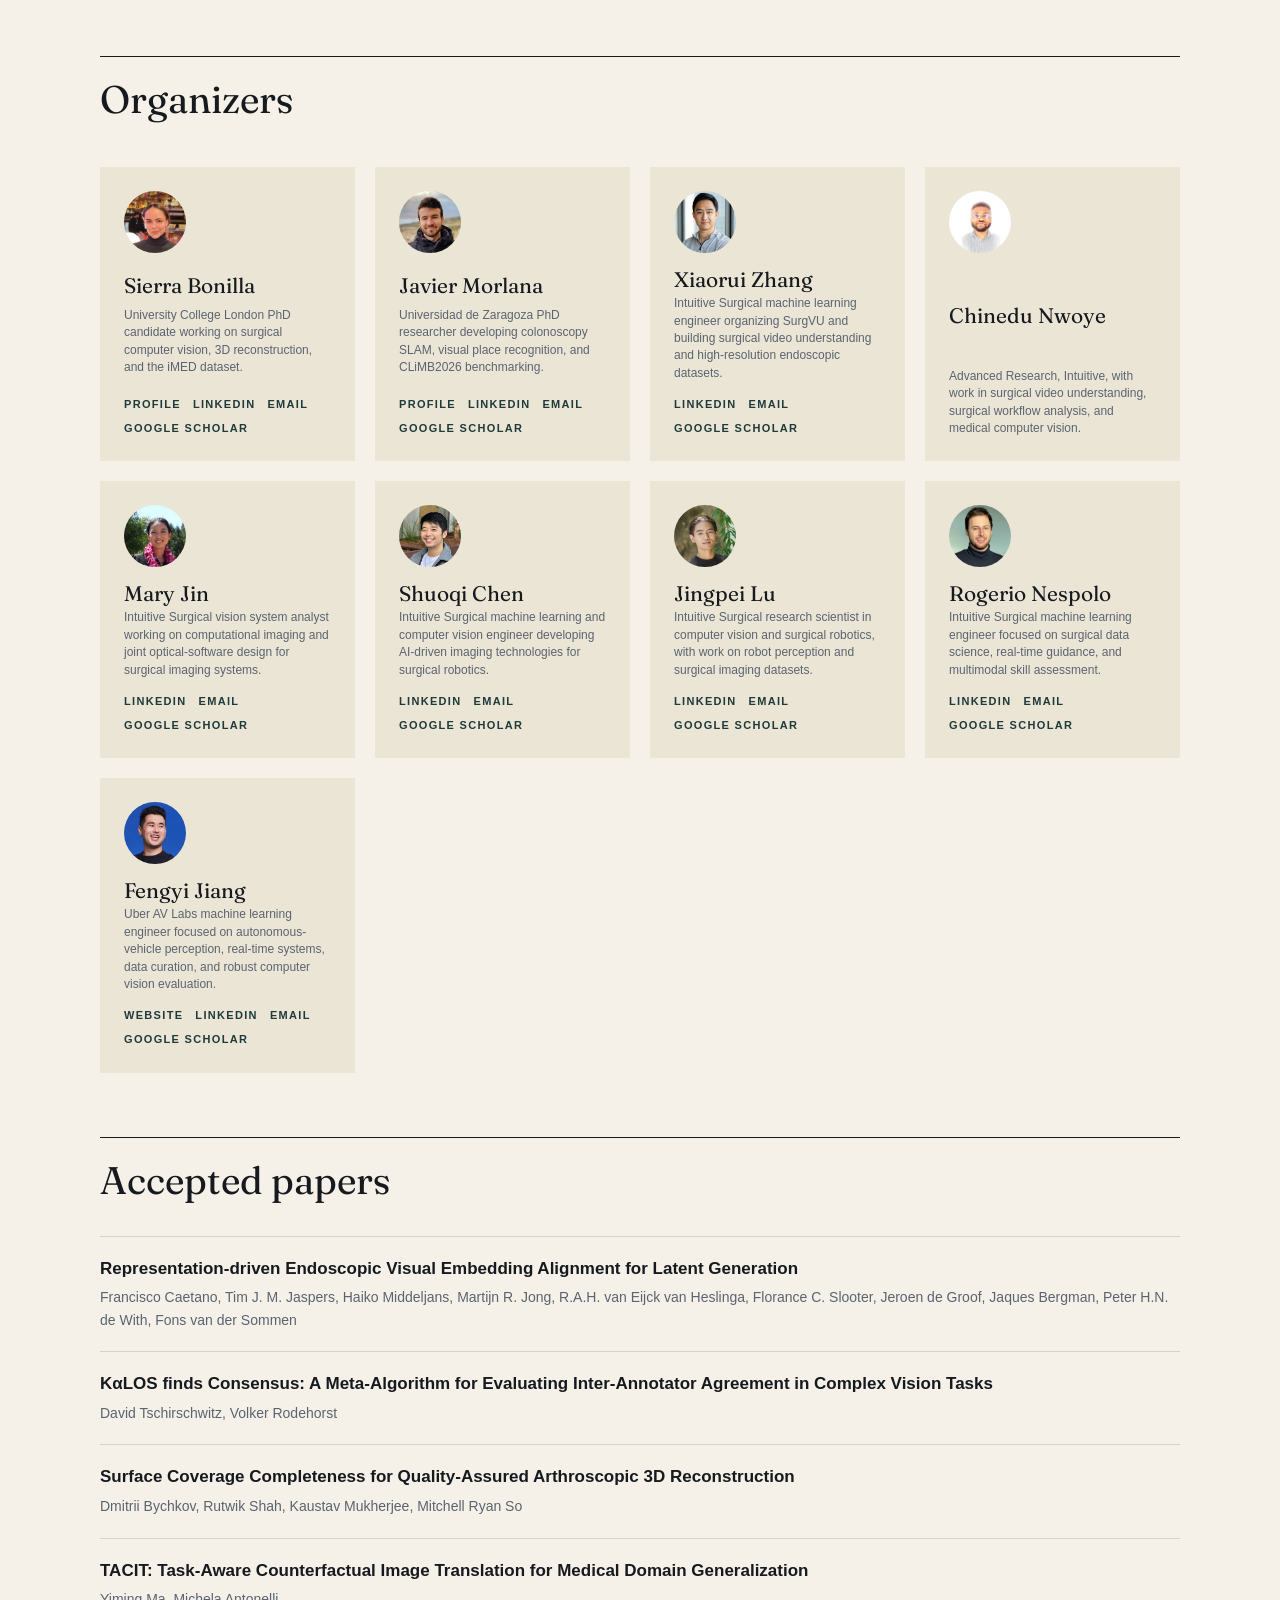
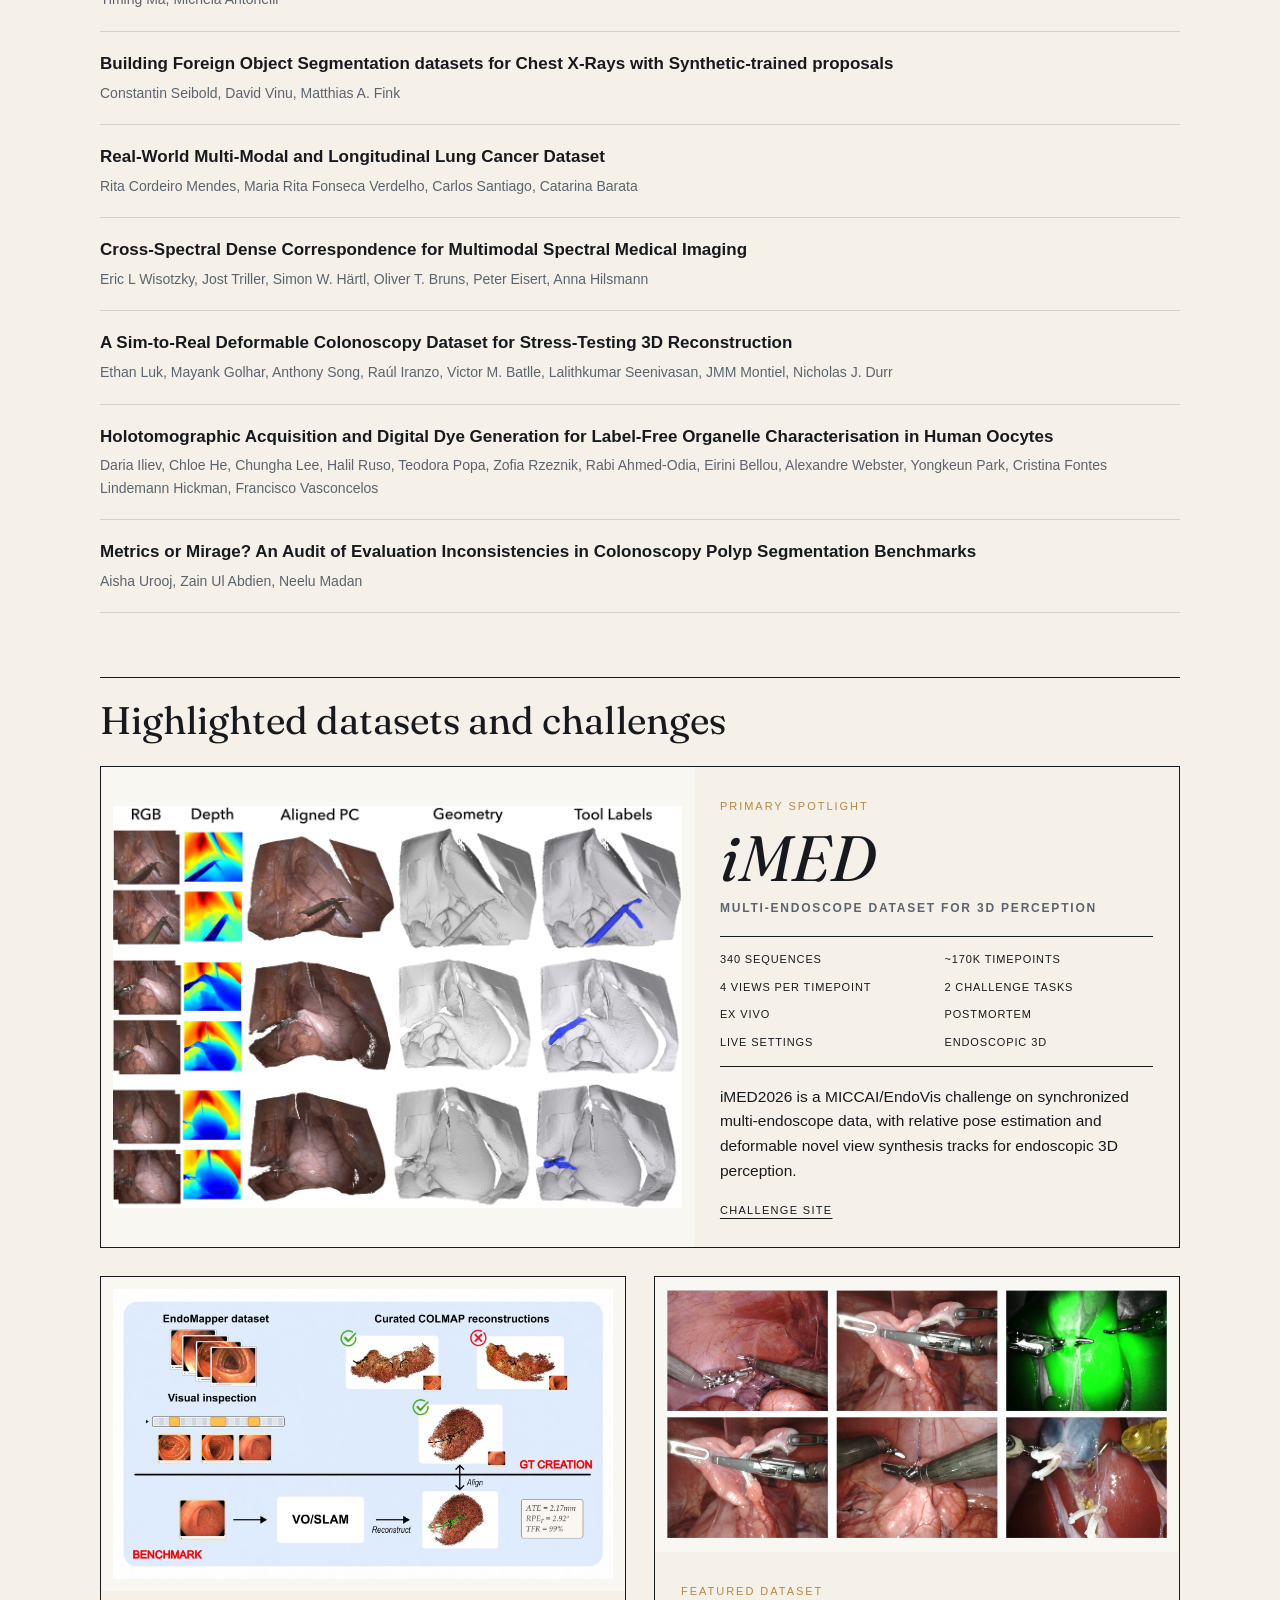
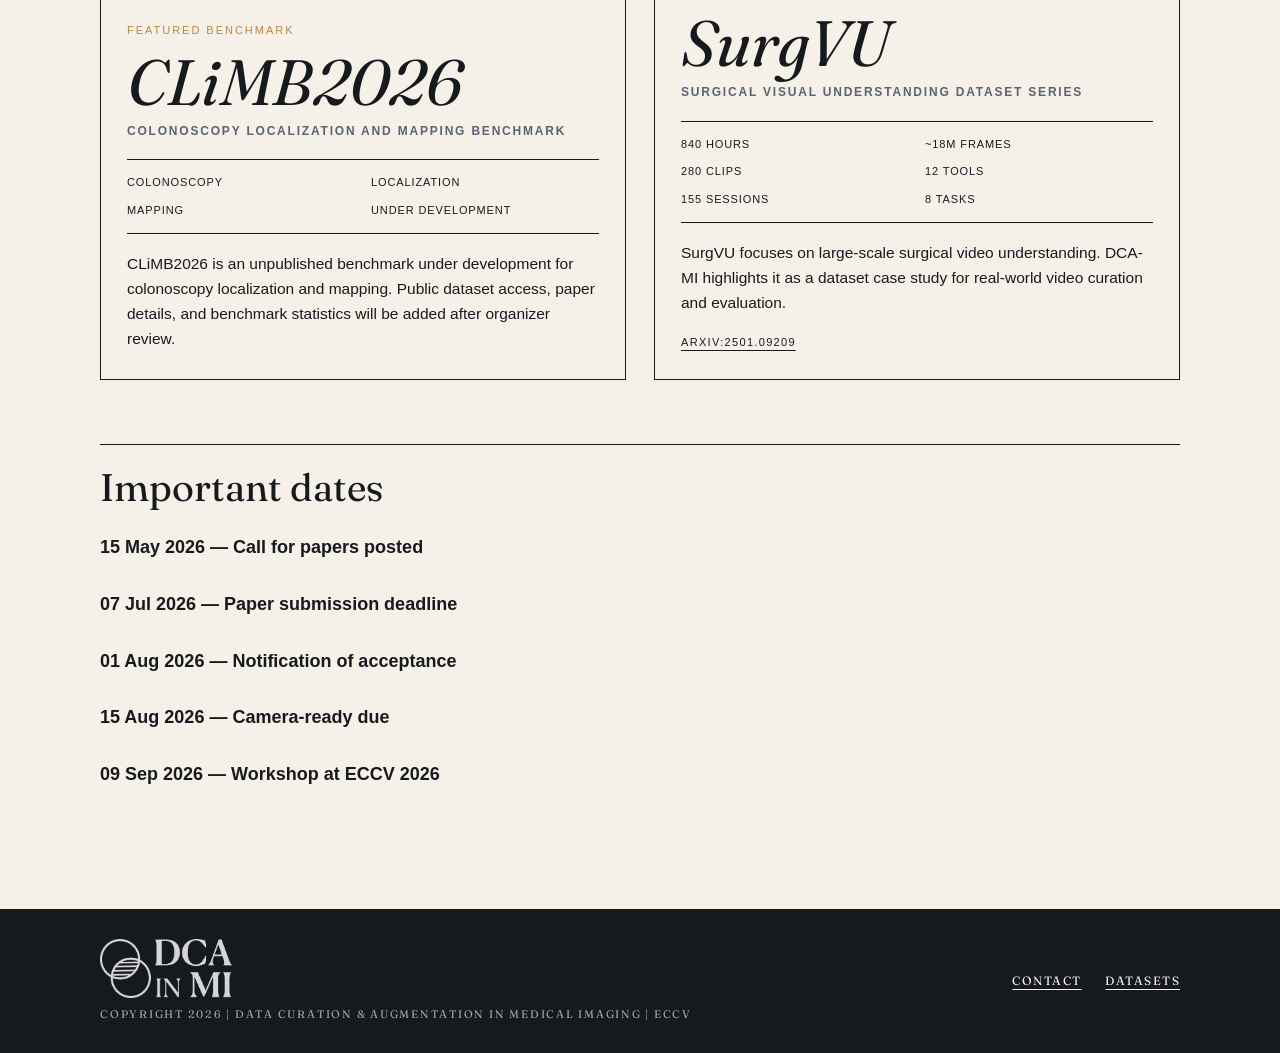
==== commit d3ccfd4e: "fionas talk" ====
--- a/index.html
+++ b/index.html
@@ -115,7 +115,7 @@
         <article><span>14:30-14:45<small>15 min</small></span><div><h3>Paper 6: Cross-Spectral Dense Correspondence for Multimodal Spectral Medical Imaging</h3><p><a href="https://www.linkedin.com/in/eric-wisotzky-467759403/" target="_blank" rel="noopener noreferrer">Eric L. Wisotzky</a>, Fraunhofer Institute for Telecommunications</p></div><em class="tag-oral">Paper</em></article>
         <article><span>14:45-15:15<small>30 min</small></span><div class="schedule-speaker"><a class="schedule-avatar" href="https://www.linkedin.com/in/chinedu-nwoye/" target="_blank" rel="noopener noreferrer" aria-label="Chinedu Nwoye on LinkedIn"><img src="assets/people/chinedu-nwoye.png" alt="Chinedu Nwoye"></a><div><h3>Keynote 5: <a href="https://www.linkedin.com/in/chinedu-nwoye/" target="_blank" rel="noopener noreferrer">Chinedu Nwoye</a></h3><p class="schedule-talk">The Annotations Surgeons Already Gave Us</p><p>Intuitive</p></div></div><em class="tag-keynote">Keynote</em></article>
         <article class="dim"><span>15:15-15:30<small>15 min</small></span><div><h3>Coffee break</h3><p>Refreshments and discussion.</p></div><em>Break</em></article>
-        <article><span>15:30-16:00<small>30 min</small></span><div class="schedule-speaker"><a class="schedule-avatar" href="https://www.linkedin.com/in/fiona-kolbinger-01b332244/" target="_blank" rel="noopener noreferrer" aria-label="Fiona Kolbinger on LinkedIn"><img src="assets/people/fiona-kolbinger.jpg" alt="Fiona Kolbinger"></a><div><h3>Keynote 6: <a href="https://www.linkedin.com/in/fiona-kolbinger-01b332244/" target="_blank" rel="noopener noreferrer">Fiona Kolbinger</a></h3><p>Purdue University</p></div></div><em class="tag-keynote">Keynote</em></article>
+        <article><span>15:30-16:00<small>30 min</small></span><div class="schedule-speaker"><a class="schedule-avatar" href="https://www.linkedin.com/in/fiona-kolbinger-01b332244/" target="_blank" rel="noopener noreferrer" aria-label="Fiona Kolbinger on LinkedIn"><img src="assets/people/fiona-kolbinger.jpg" alt="Fiona Kolbinger"></a><div><h3>Keynote 6: <a href="https://www.linkedin.com/in/fiona-kolbinger-01b332244/" target="_blank" rel="noopener noreferrer">Fiona Kolbinger</a></h3><p class="schedule-talk">Open Data in Surgery</p><p>Purdue University</p></div></div><em class="tag-keynote">Keynote</em></article>
         <article><span>16:00-16:10<small>10 min</small></span><div><h3>Best Paper &amp; Best Presentation Awards, Closing remarks</h3><p>Awards sponsored by Intuitive. Closing notes from the organizers.</p></div><em>Closing</em></article>
         </div>
       </section>
@@ -397,7 +397,7 @@
         <article><span>14:30-14:45<small>15 min</small></span><div><h3>Paper 6: Cross-Spectral Dense Correspondence for Multimodal Spectral Medical Imaging</h3><p><a href="https://www.linkedin.com/in/eric-wisotzky-467759403/" target="_blank" rel="noopener noreferrer">Eric L. Wisotzky</a>, Fraunhofer Institute for Telecommunications</p></div><em class="tag-oral">Paper</em></article>
         <article><span>14:45-15:15<small>30 min</small></span><div class="schedule-speaker"><a class="schedule-avatar" href="https://www.linkedin.com/in/chinedu-nwoye/" target="_blank" rel="noopener noreferrer" aria-label="Chinedu Nwoye on LinkedIn"><img src="assets/people/chinedu-nwoye.png" alt="Chinedu Nwoye"></a><div><h3>Keynote 5: <a href="https://www.linkedin.com/in/chinedu-nwoye/" target="_blank" rel="noopener noreferrer">Chinedu Nwoye</a></h3><p class="schedule-talk">The Annotations Surgeons Already Gave Us</p><p>Intuitive</p></div></div><em class="tag-keynote">Keynote</em></article>
         <article class="dim"><span>15:15-15:30<small>15 min</small></span><div><h3>Coffee break</h3><p>Refreshments and discussion.</p></div><em>Break</em></article>
-        <article><span>15:30-16:00<small>30 min</small></span><div class="schedule-speaker"><a class="schedule-avatar" href="https://www.linkedin.com/in/fiona-kolbinger-01b332244/" target="_blank" rel="noopener noreferrer" aria-label="Fiona Kolbinger on LinkedIn"><img src="assets/people/fiona-kolbinger.jpg" alt="Fiona Kolbinger"></a><div><h3>Keynote 6: <a href="https://www.linkedin.com/in/fiona-kolbinger-01b332244/" target="_blank" rel="noopener noreferrer">Fiona Kolbinger</a></h3><p>Purdue University</p></div></div><em class="tag-keynote">Keynote</em></article>
+        <article><span>15:30-16:00<small>30 min</small></span><div class="schedule-speaker"><a class="schedule-avatar" href="https://www.linkedin.com/in/fiona-kolbinger-01b332244/" target="_blank" rel="noopener noreferrer" aria-label="Fiona Kolbinger on LinkedIn"><img src="assets/people/fiona-kolbinger.jpg" alt="Fiona Kolbinger"></a><div><h3>Keynote 6: <a href="https://www.linkedin.com/in/fiona-kolbinger-01b332244/" target="_blank" rel="noopener noreferrer">Fiona Kolbinger</a></h3><p class="schedule-talk">Open Data in Surgery</p><p>Purdue University</p></div></div><em class="tag-keynote">Keynote</em></article>
         <article><span>16:00-16:10<small>10 min</small></span><div><h3>Best Paper &amp; Best Presentation Awards, Closing remarks</h3><p>Awards sponsored by Intuitive. Closing notes from the organizers.</p></div><em>Closing</em></article>
       </section>
     </section>
--- a/styles.css
+++ b/styles.css
@@ -442,6 +442,12 @@
   font-size: 15px;
   font-weight: 600;
   line-height: 1.5;
+}
+#page-program .section-div {
+  margin-bottom: 28px;
+}
+#page-program .venue-note {
+  margin-top: 0;
 }
 .theme-list {
   display: grid;
